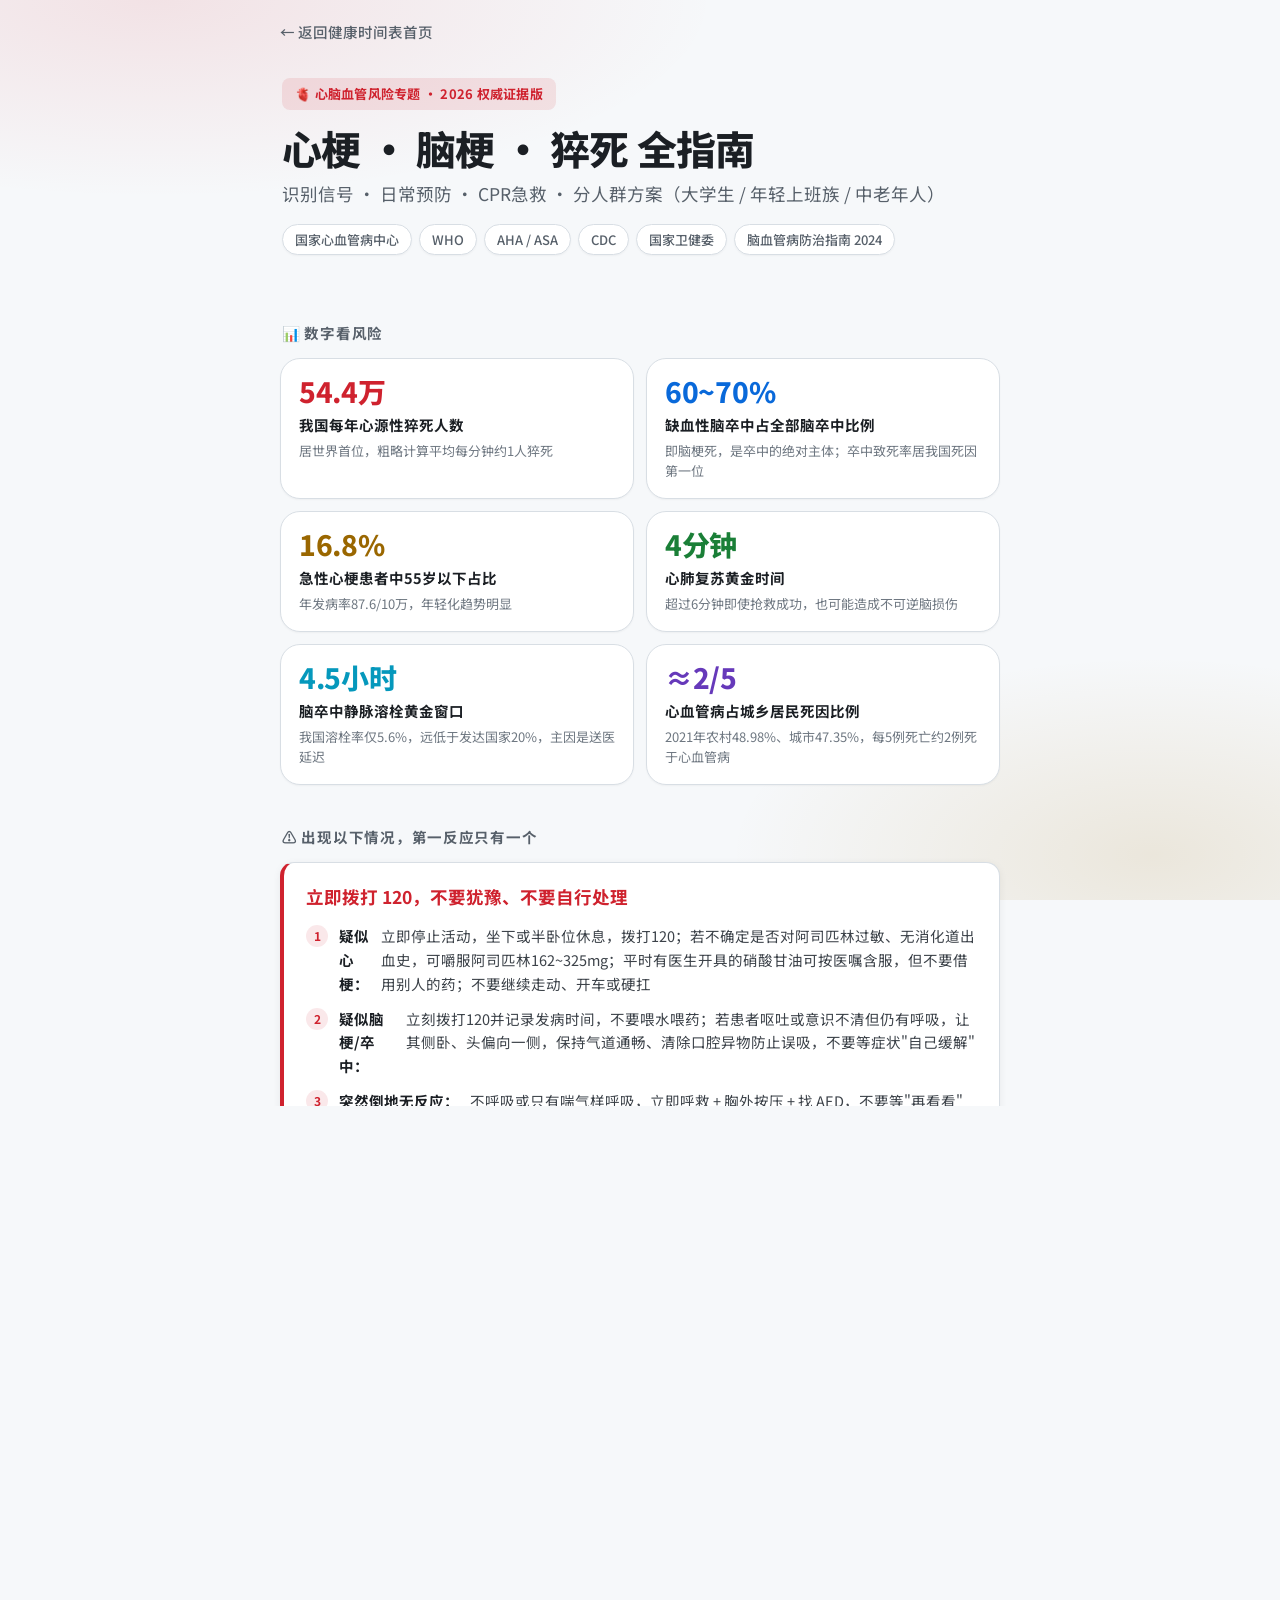
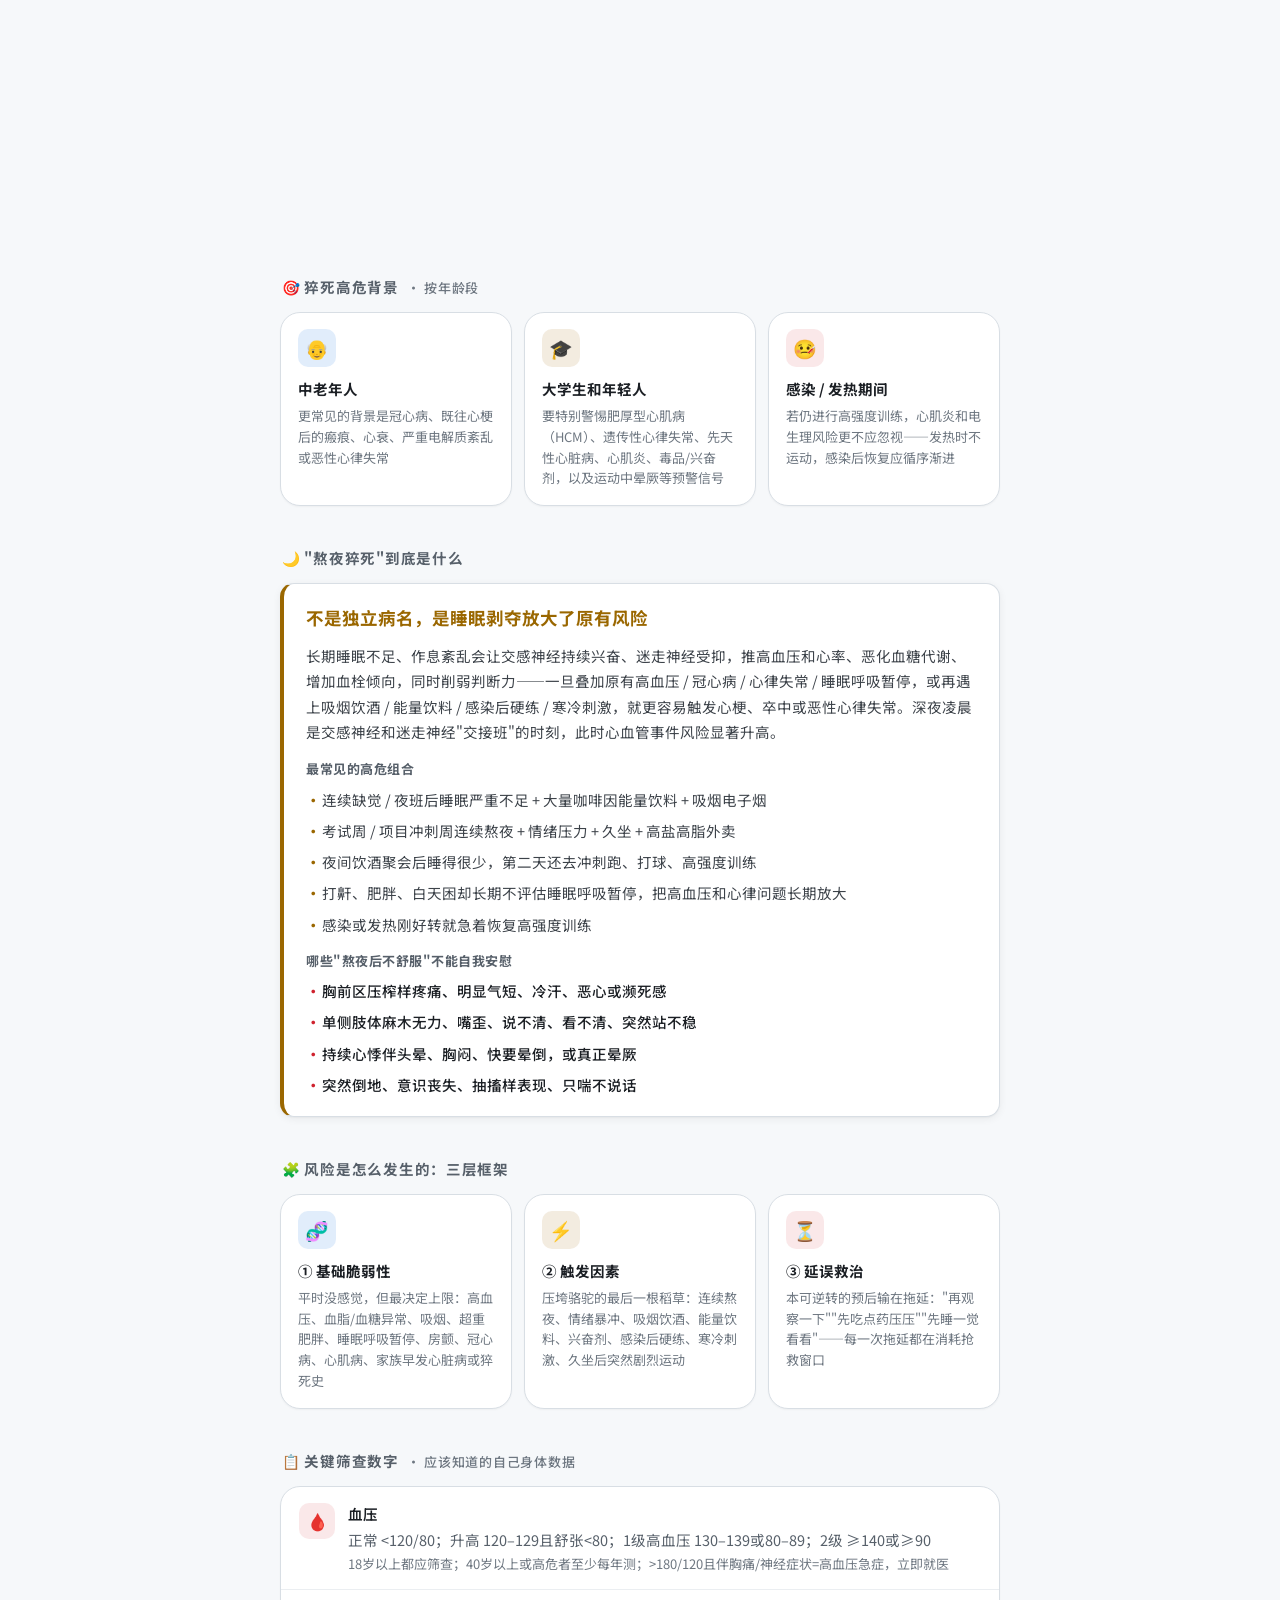
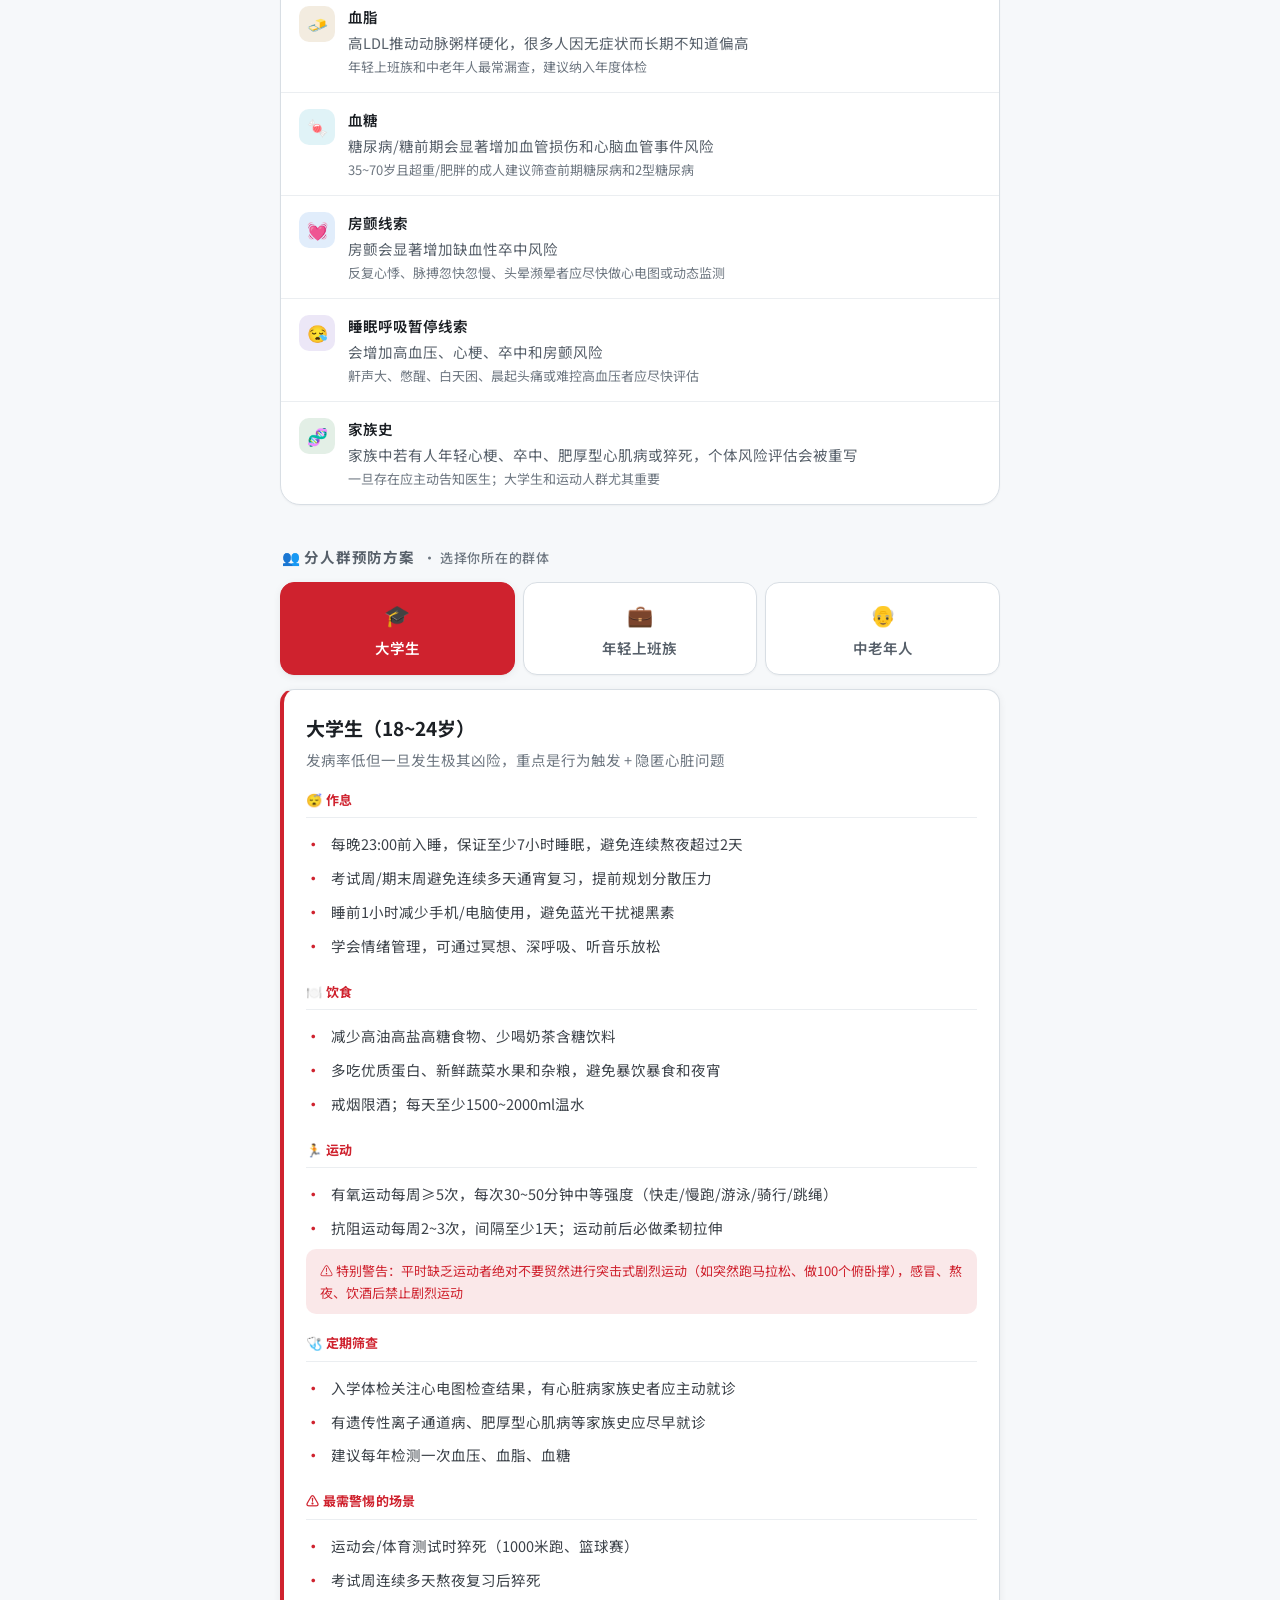
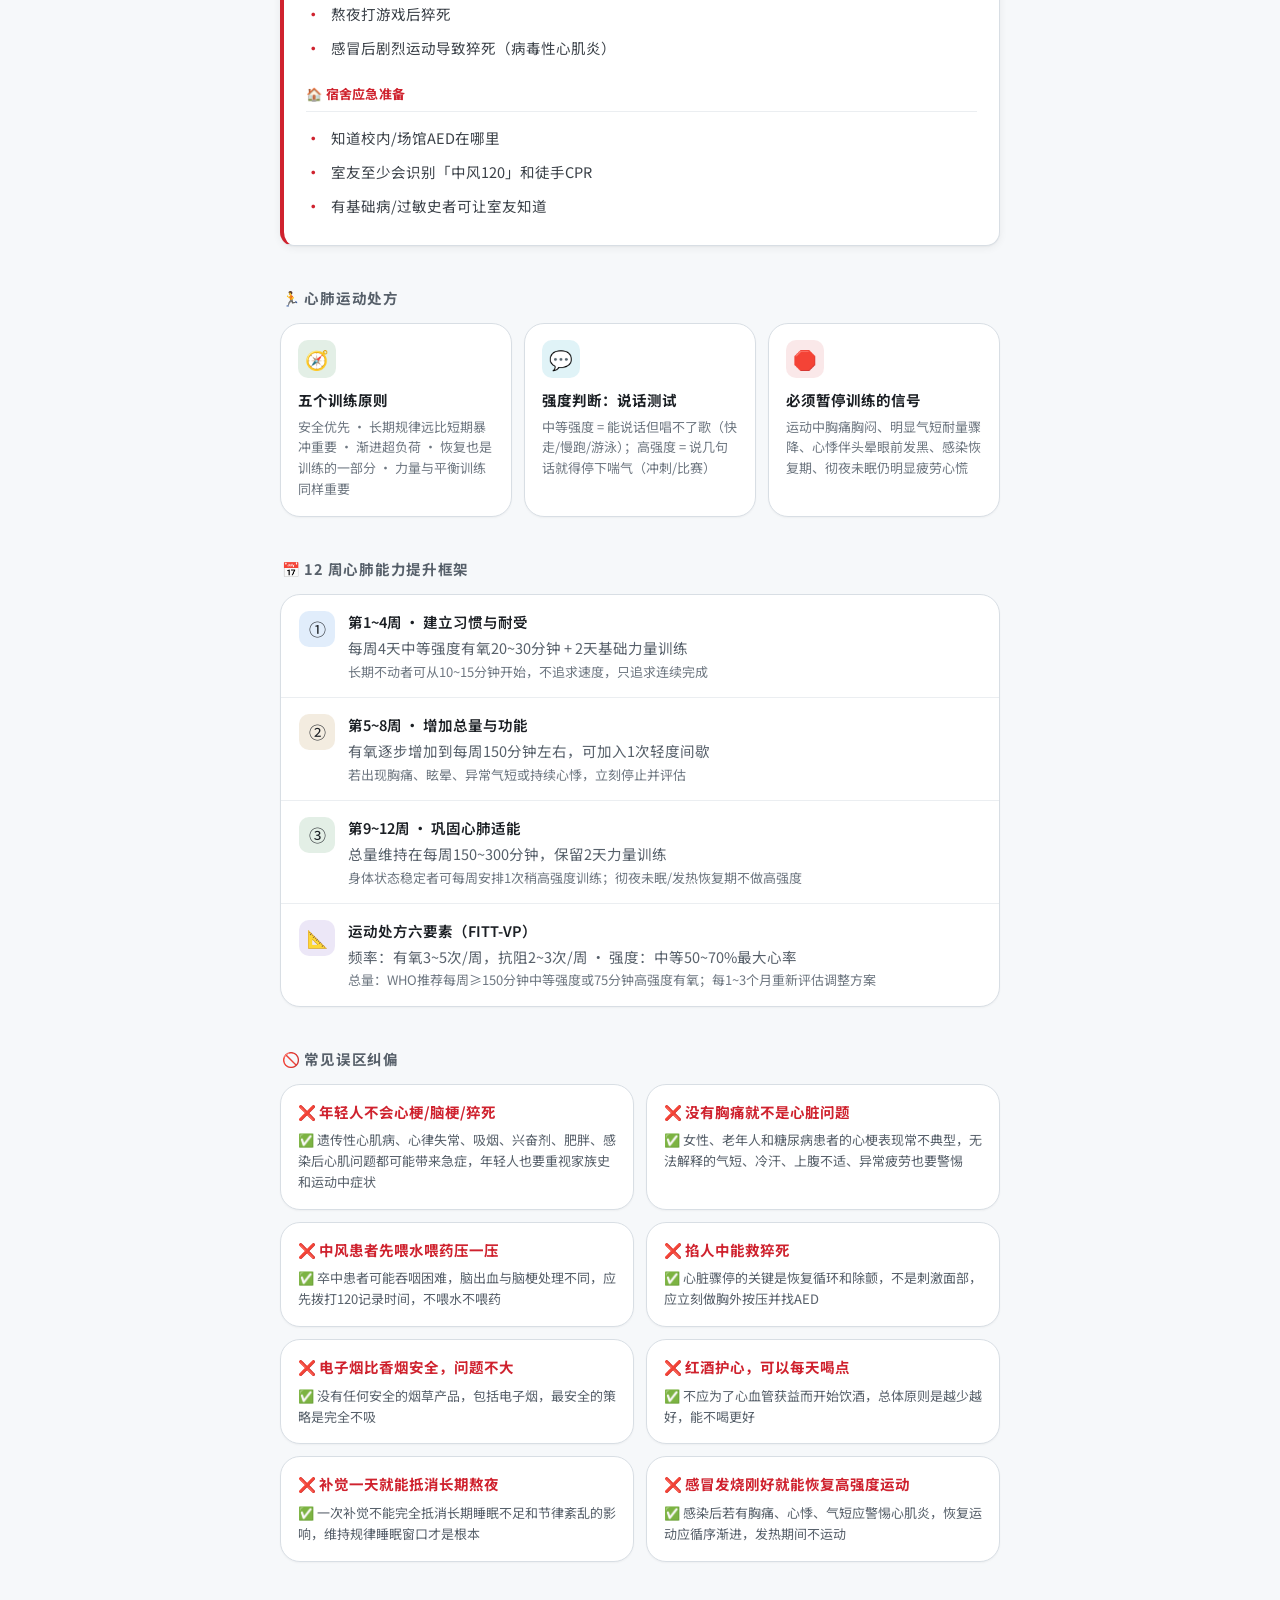
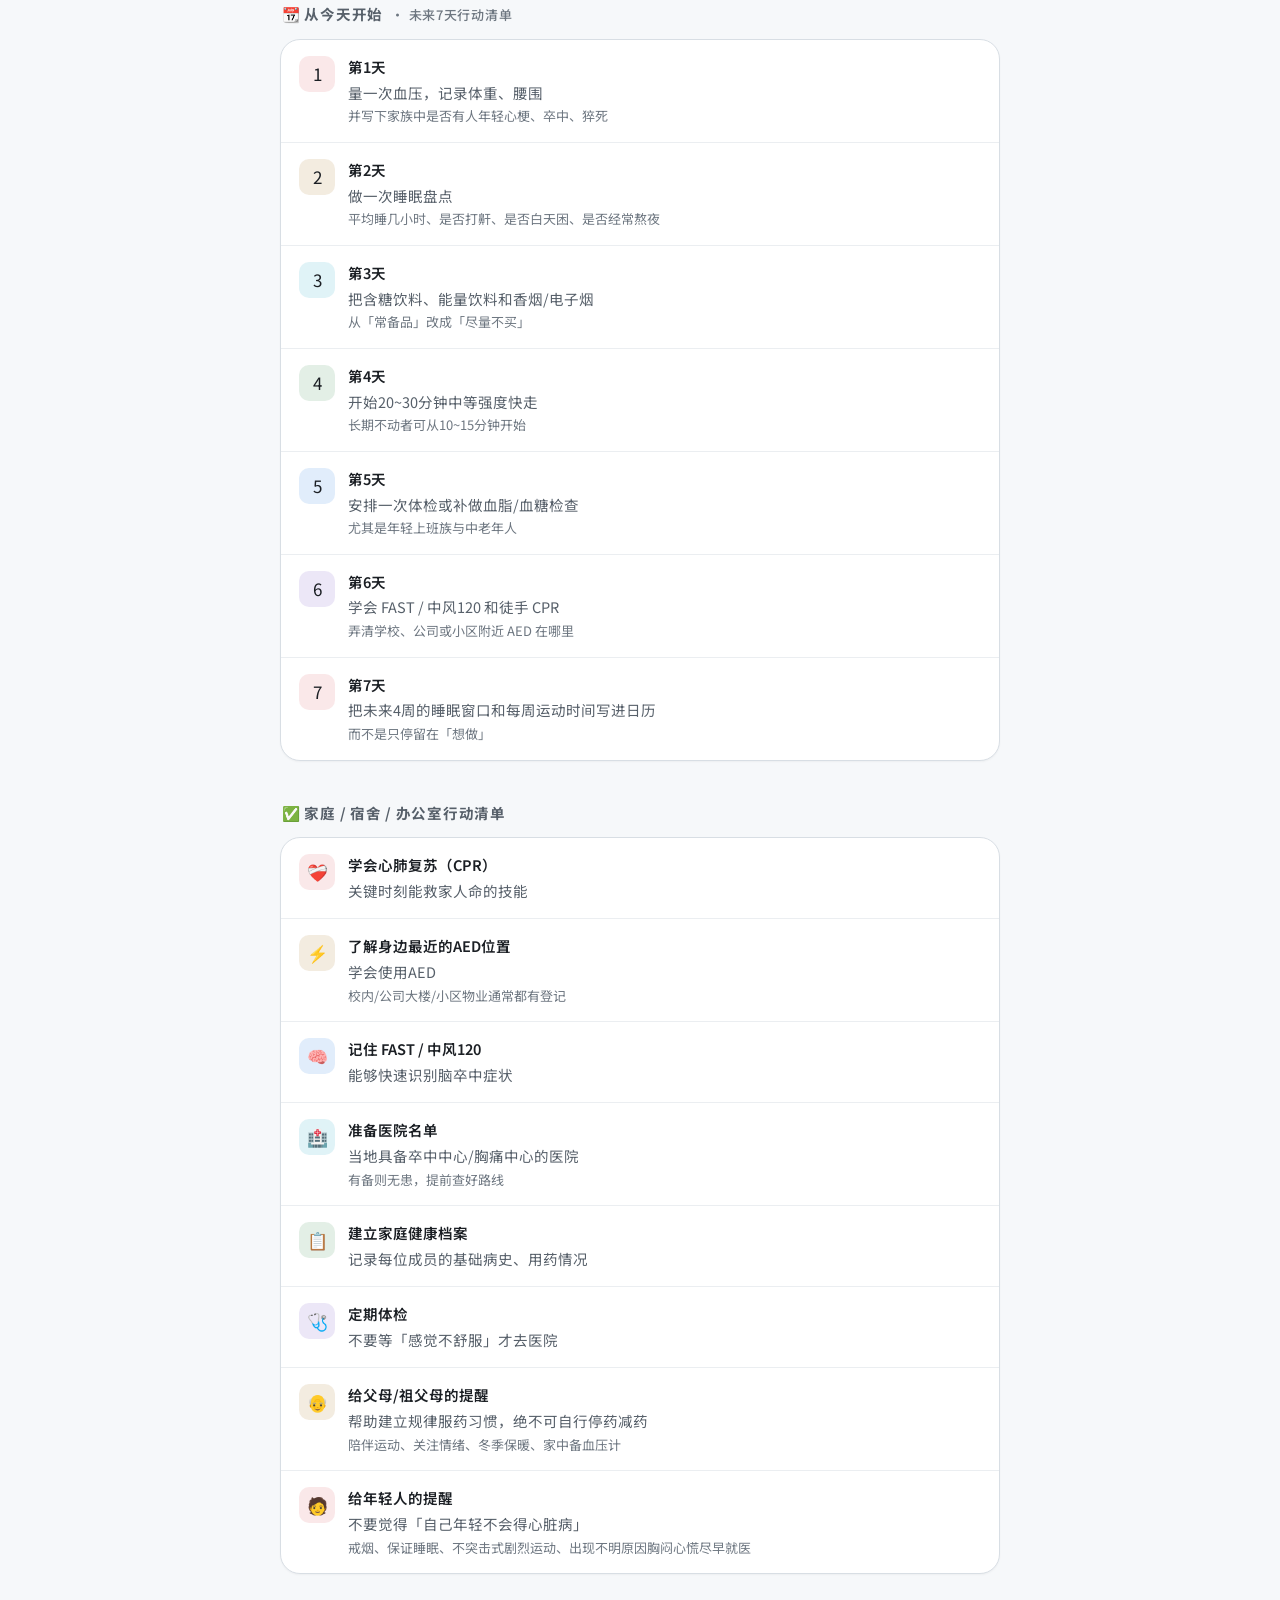
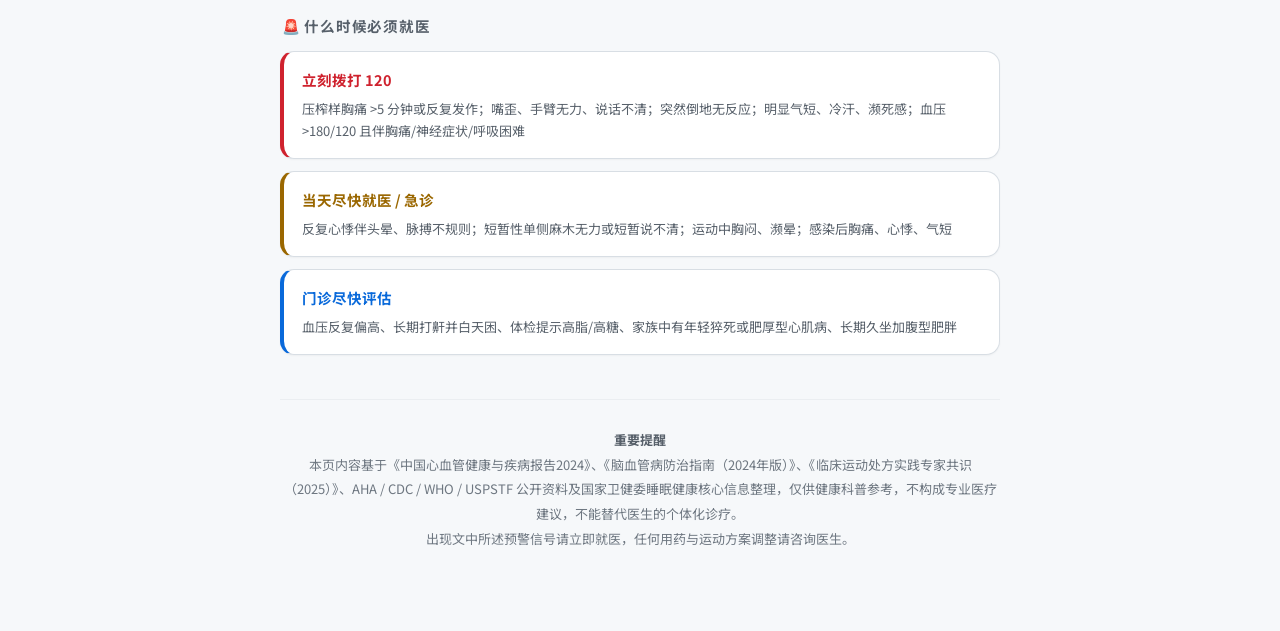
==== cardio.html @ b278c3c7 "新增心梗·脑梗·猝死急救专题页面 整合心血管急救调研报告内容：数字看风险、黄金法则卡（含用药操作细节）、 通用预警信号、FAST+BE卒中识别、CPR+AED流程、四类问题对照、熬夜猝死 专项解读、猝" ====
<!DOCTYPE html>
<html lang="zh-CN">
<head>
<meta charset="UTF-8">
<meta name="viewport" content="width=device-width, initial-scale=1.0, viewport-fit=cover">
<meta name="theme-color" content="#f6f8fa" media="(prefers-color-scheme: light)">
<meta name="theme-color" content="#0d1117" media="(prefers-color-scheme: dark)">
<title>心梗 · 脑梗 · 猝死急救 · 健康档案</title>
<link href="https://fonts.googleapis.com/css2?family=Noto+Sans+SC:wght@300;400;500;600;700;800&display=swap" rel="stylesheet">
<link rel="stylesheet" href="assets/style.css">
<style>
:root {
  --accent:      #cf222e;
  --accent-soft: rgba(207,34,46,.1);

  --blue:      #0969da; --blue-soft:   rgba(9,105,218,.12);
  --green:     #1a7f37; --green-soft:  rgba(26,127,55,.12);
  --orange:    #9a6700; --orange-soft: rgba(154,103,0,.12);
  --red:       #cf222e; --red-soft:    rgba(207,34,46,.1);
  --teal:      #0598bc; --teal-soft:   rgba(5,152,188,.12);
  --indigo:    #6639ba; --indigo-soft: rgba(102,57,186,.12);
}
@media (prefers-color-scheme: dark) {
  :root {
    --accent:      #f85149;
    --accent-soft: rgba(248,81,73,.13);

    --blue:      #4493f8; --blue-soft:   rgba(68,147,248,.15);
    --green:     #3fb950; --green-soft:  rgba(63,185,80,.15);
    --orange:    #d29922; --orange-soft: rgba(210,153,34,.15);
    --red:       #f85149; --red-soft:    rgba(248,81,73,.13);
    --teal:      #39c5cf; --teal-soft:   rgba(57,197,207,.15);
    --indigo:    #a371f7; --indigo-soft: rgba(163,113,247,.15);
  }
}

body::before {
  content: '';
  position: fixed; inset: 0; z-index: -1;
  background:
    radial-gradient(ellipse 80% 40% at 12% 0%, var(--accent-soft) 0%, transparent 55%),
    radial-gradient(ellipse 60% 40% at 90% 95%, var(--orange-soft) 0%, transparent 55%),
    var(--bg);
}

.pills { display: flex; flex-wrap: wrap; gap: 7px; margin-top: 16px; }
.pill {
  background: var(--card); border: 1px solid var(--border);
  border-radius: 20px; padding: 4px 12px;
  font-size: var(--text-xs); color: var(--text-3); font-weight: 500;
  box-shadow: var(--shadow-1);
}

/* STAT GRID */
.statgrid { display: grid; grid-template-columns: 1fr 1fr; gap: 12px; }
@media (max-width: 480px) { .statgrid { grid-template-columns: 1fr; } }
.statcard {
  background: var(--card); border: 1px solid var(--border);
  border-radius: var(--radius-lg); box-shadow: var(--shadow-1); padding: 17px 18px;
  transition: box-shadow .18s ease, transform .18s ease;
}
@media (hover: hover) and (pointer: fine) {
  .statcard:hover { box-shadow: var(--shadow-2); transform: translateY(-1px); }
}
.stat-num { font-size: var(--text-2xl); font-weight: 800; letter-spacing: -0.01em; line-height: 1.1; }
.stat-label { font-size: var(--text-sm); font-weight: 700; color: var(--text-1); margin-top: 6px; }
.stat-note { font-size: var(--text-xs); color: var(--text-4); margin-top: 4px; line-height: 1.55; }

/* RULES (emergency, always visible) */
.rulecard {
  background: var(--card); border: 1px solid var(--border); border-left: 4px solid var(--red);
  border-radius: var(--radius-md); box-shadow: var(--shadow-2); padding: 20px 22px;
}
.rulecard-h { font-size: var(--text-md); font-weight: 700; color: var(--red); margin-bottom: 12px; }
.rulelist { display: flex; flex-direction: column; gap: 11px; }
.ruleitem { display: flex; gap: 11px; font-size: var(--text-sm); color: var(--text-2); line-height: 1.65; }
.ruleitem .num {
  flex-shrink: 0; width: 22px; height: 22px; border-radius: 50%;
  background: var(--red-soft); color: var(--red); font-weight: 700; font-size: 12px;
  display: flex; align-items: center; justify-content: center; margin-top: 1px;
}
.ruleitem strong { color: var(--text-1); }

/* FAST GRID */
.fastgrid { display: grid; grid-template-columns: 1fr 1fr; gap: 12px; }
@media (max-width: 480px) { .fastgrid { grid-template-columns: 1fr; } }
.fastcard {
  background: var(--card); border: 1px solid var(--border);
  border-radius: var(--radius-lg); box-shadow: var(--shadow-1); padding: 16px 17px;
  display: flex; gap: 13px; align-items: flex-start;
  transition: box-shadow .18s ease, transform .18s ease;
}
@media (hover: hover) and (pointer: fine) {
  .fastcard:hover { box-shadow: var(--shadow-2); transform: translateY(-1px); }
}
.fast-letter {
  flex-shrink: 0; width: 42px; height: 42px; border-radius: var(--radius-sm);
  display: flex; align-items: center; justify-content: center;
  font-size: 20px; font-weight: 800; color: #fff;
}
.fast-t { font-size: var(--text-sm); font-weight: 700; color: var(--text-1); margin-bottom: 3px; }
.fast-b { font-size: var(--text-xs); color: var(--text-4); line-height: 1.55; }
.fast-ext {
  margin-top: 10px; background: var(--blue-soft); border-radius: var(--radius-sm);
  padding: 11px 14px; font-size: var(--text-xs); color: var(--text-3); line-height: 1.7;
}
.fast-ext strong { color: var(--blue); }

/* TIMELINE-STYLE ACCORDION (reused for CPR steps) */
.tl { display: flex; flex-direction: column; gap: 10px; }
.tcard {
  background: var(--card); border: 1px solid var(--border);
  border-radius: var(--radius-lg); box-shadow: var(--shadow-1);
  overflow: hidden;
  transition: box-shadow .2s ease;
}
.tcard.open { box-shadow: var(--shadow-2); }
.thead {
  display: flex; align-items: center; gap: 13px;
  padding: 16px 18px; cursor: pointer; user-select: none;
  transition: background .15s ease;
  touch-action: manipulation;
}
@media (hover: hover) and (pointer: fine) {
  .thead:hover { background: var(--border-soft); }
}
.thead:active { background: var(--border-soft); }
.ticon {
  width: 44px; height: 44px; border-radius: var(--radius-sm); flex-shrink: 0;
  display: flex; align-items: center; justify-content: center; font-size: 22px;
}
.tmid { flex: 1; min-width: 0; }
.ttime { font-size: var(--text-xs); color: var(--text-4); font-weight: 600; margin-bottom: 2px; }
.tlabel { font-size: var(--text-md); font-weight: 700; line-height: 1.3; color: var(--text-1); }
.tchev {
  color: var(--text-4); font-size: 12px; flex-shrink: 0;
  transition: transform .25s cubic-bezier(.4,0,.2,1);
}
.tcard.open .tchev { transform: rotate(180deg); }
.tbody { display: none; border-top: 1px solid var(--border-soft); }
.tcard.open .tbody { display: block; }
.trows { padding: 14px 18px; }
.trow-line { display: flex; gap: 10px; font-size: var(--text-sm); color: var(--text-2); line-height: 1.65; padding: 6px 0; }
.trow-line::before { content: "•"; color: var(--accent); font-weight: 700; flex-shrink: 0; }
.ebox {
  margin: 4px 18px 16px;
  background: var(--red-soft); border: 1px solid var(--red-soft);
  border-radius: var(--radius-sm); padding: 12px 15px;
  font-size: var(--text-xs); color: var(--text-3); line-height: 1.7;
}
.ebox strong { color: var(--red); font-weight: 700; }

/* COMPARE GRID (4 conditions) */
.pgrid { display: grid; grid-template-columns: 1fr 1fr; gap: 12px; }
@media (max-width: 480px) { .pgrid { grid-template-columns: 1fr; } }
.ppcrd {
  background: var(--card); border: 1px solid var(--border);
  border-radius: var(--radius-lg); box-shadow: var(--shadow-1); padding: 16px 17px;
  transition: box-shadow .18s ease, transform .18s ease;
}
@media (hover: hover) and (pointer: fine) {
  .ppcrd:hover { box-shadow: var(--shadow-2); transform: translateY(-1px); }
}
.ppcrd-ico { font-size: 24px; margin-bottom: 6px; }
.ppcrd-t { font-size: var(--text-sm); font-weight: 700; margin-bottom: 8px; color: var(--text-1); }
.ppcrd-row { font-size: var(--text-xs); color: var(--text-3); line-height: 1.6; margin-bottom: 6px; }
.ppcrd-row:last-child { margin-bottom: 0; }
.ppcrd-row b { color: var(--text-2); font-weight: 700; }

/* HIGHLIGHT BOX (熬夜猝死) */
.hlbox {
  background: var(--card); border: 1px solid var(--border); border-left: 4px solid var(--orange);
  border-radius: var(--radius-md); box-shadow: var(--shadow-2); padding: 20px 22px;
}
.hlbox-h { font-size: var(--text-md); font-weight: 700; color: var(--orange); margin-bottom: 10px; }
.hlbox-b { font-size: var(--text-sm); color: var(--text-2); line-height: 1.75; margin-bottom: 14px; }
.hlsub { font-size: var(--text-xs); font-weight: 700; color: var(--text-3); text-transform: uppercase; letter-spacing: .04em; margin: 14px 0 8px; }
.hllist { display: flex; flex-direction: column; gap: 8px; }
.hlitem { font-size: var(--text-sm); color: var(--text-2); line-height: 1.6; padding-left: 16px; position: relative; }
.hlitem::before { content: "•"; position: absolute; left: 0; color: var(--orange); font-weight: 700; }
.hlitem.warn::before { color: var(--red); }
.hlitem.warn { color: var(--text-1); font-weight: 500; }

/* RISK LAYERS (3 cards) */
.grid3 { display: grid; grid-template-columns: 1fr 1fr 1fr; gap: 12px; }
@media (max-width: 760px) { .grid3 { grid-template-columns: 1fr; } }
.pcard {
  background: var(--card); border: 1px solid var(--border);
  border-radius: var(--radius-lg); box-shadow: var(--shadow-1);
  padding: 16px 17px;
  transition: box-shadow .18s ease, transform .18s ease;
}
@media (hover: hover) and (pointer: fine) {
  .pcard:hover { box-shadow: var(--shadow-2); transform: translateY(-1px); }
}
.picon {
  width: 38px; height: 38px; border-radius: var(--radius-sm); flex-shrink: 0;
  display: flex; align-items: center; justify-content: center; font-size: 19px; margin-bottom: 10px;
}
.ptitle { font-size: var(--text-sm); font-weight: 700; margin-bottom: 5px; color: var(--text-1); }
.pdesc  { font-size: var(--text-xs); color: var(--text-4); line-height: 1.6; }

/* IOS LIST (checklist / screening rows) */
.ioslist {
  background: var(--card); border: 1px solid var(--border);
  border-radius: var(--radius-lg); box-shadow: var(--shadow-1); overflow: hidden;
}
.iosrow {
  display: flex; align-items: flex-start; gap: 13px;
  padding: 15px 18px; border-bottom: 1px solid var(--border-soft);
  transition: background .15s ease;
}
@media (hover: hover) and (pointer: fine) {
  .iosrow:hover { background: var(--border-soft); }
}
.iosrow:last-child { border-bottom: none; }
.iosrow-icon {
  width: 36px; height: 36px; border-radius: var(--radius-sm); flex-shrink: 0;
  display: flex; align-items: center; justify-content: center; font-size: 17px; margin-top: 1px;
}
.iosrow-t { font-size: var(--text-sm); font-weight: 600; margin-bottom: 2px; color: var(--text-1); }
.iosrow-v { font-size: var(--text-sm); color: var(--text-3); }
.iosrow-n { font-size: var(--text-xs); color: var(--text-4); margin-top: 2px; line-height: 1.55; }

/* POPULATION TABS */
.ptabs { display: grid; grid-template-columns: 1fr 1fr 1fr; gap: 8px; }
@media (max-width: 480px) { .ptabs { grid-template-columns: 1fr; } }
.ptab {
  text-align: center; padding: 14px 6px; border-radius: var(--radius-md);
  font-size: var(--text-sm); font-weight: 600; background: var(--card);
  border: 1px solid var(--border); color: var(--text-3);
  cursor: pointer; user-select: none; transition: all .18s cubic-bezier(.16,1,.3,1);
  box-shadow: var(--shadow-1); touch-action: manipulation; min-height: 44px;
}
@media (hover: hover) and (pointer: fine) {
  .ptab:hover { border-color: var(--accent); transform: translateY(-1px); box-shadow: var(--shadow-2); }
  .ptab.on:hover { transform: none; }
}
.ptab:active { transform: scale(.96); }
.ptab .pico { display: block; font-size: 21px; margin-bottom: 5px; }
.ptab.on { background: var(--accent); color: #fff; border-color: var(--accent); box-shadow: var(--shadow-2); }

.pcontent {
  background: var(--card); border: 1px solid var(--border); border-left: 4px solid var(--accent);
  border-radius: var(--radius-md); box-shadow: var(--shadow-2); padding: 22px 22px; margin-top: 14px;
}
.pc-title { font-size: var(--text-lg); font-weight: 700; color: var(--text-1); margin-bottom: 4px; }
.pc-sub { font-size: var(--text-sm); color: var(--text-4); margin-bottom: 18px; line-height: 1.6; }
.pc-block { margin-bottom: 18px; }
.pc-block:last-child { margin-bottom: 0; }
.pc-block-h {
  font-size: var(--text-xs); font-weight: 700; color: var(--accent);
  margin-bottom: 9px; padding-bottom: 7px; border-bottom: 1px solid var(--border-soft);
  letter-spacing: .02em; display: flex; align-items: center; gap: 6px;
}
.pc-row { display: flex; gap: 10px; font-size: var(--text-sm); color: var(--text-2); line-height: 1.65; padding: 5px 0; }
.pc-row::before { content: "•"; color: var(--accent); font-weight: 700; flex-shrink: 0; }
.pc-warn {
  margin-top: 4px; background: var(--red-soft); border-radius: var(--radius-sm); padding: 11px 14px;
  font-size: var(--text-xs); color: var(--red); line-height: 1.65;
}

/* MYTH GRID */
.tgrid { display: grid; grid-template-columns: 1fr 1fr; gap: 12px; }
@media (max-width: 480px) { .tgrid { grid-template-columns: 1fr; } }
.mythcard {
  background: var(--card); border: 1px solid var(--border);
  border-radius: var(--radius-lg); box-shadow: var(--shadow-1);
  padding: 16px 17px;
  transition: box-shadow .18s ease, transform .18s ease;
}
@media (hover: hover) and (pointer: fine) {
  .mythcard:hover { box-shadow: var(--shadow-2); transform: translateY(-1px); }
}
.myth-x { display: flex; gap: 8px; font-size: var(--text-sm); font-weight: 700; color: var(--red); line-height: 1.5; margin-bottom: 8px; }
.myth-o { display: flex; gap: 8px; font-size: var(--text-xs); color: var(--text-3); line-height: 1.6; }

/* RED FLAG (通用预警信号) */
.rfcard {
  background: var(--card); border: 1px solid var(--border); border-left: 4px solid var(--red);
  border-radius: var(--radius-md); box-shadow: var(--shadow-2); padding: 20px 22px;
}
.rflist { display: flex; flex-direction: column; gap: 9px; margin-bottom: 14px; }
.rfitem { font-size: var(--text-sm); color: var(--text-2); line-height: 1.6; padding-left: 18px; position: relative; }
.rfitem::before { content: "•"; position: absolute; left: 0; color: var(--red); font-weight: 700; font-size: 18px; line-height: 1.2; }
.rfcta { font-size: var(--text-sm); font-weight: 700; color: var(--red); }

/* URGENCY LEVELS */
.urgstack { display: flex; flex-direction: column; gap: 12px; }
.urgcard {
  background: var(--card); border: 1px solid var(--border); border-left: 4px solid var(--u-color, var(--red));
  border-radius: var(--radius-md); box-shadow: var(--shadow-1); padding: 16px 18px;
}
.urg-h { font-size: var(--text-sm); font-weight: 700; color: var(--u-color, var(--red)); margin-bottom: 6px; }
.urg-b { font-size: var(--text-xs); color: var(--text-3); line-height: 1.7; }
</style>
</head>
<body>
<div class="wrap">

  <a class="backnav" href="index.html">← 返回健康时间表首页</a>

  <header class="fadeup" style="animation-delay:.02s">
    <div class="eyebrow">🫀 心脑血管风险专题 · 2026 权威证据版</div>
    <h1>心梗 · 脑梗 · 猝死 全指南</h1>
    <p class="header-sub">识别信号 · 日常预防 · CPR急救 · 分人群方案（大学生 / 年轻上班族 / 中老年人）</p>
    <div class="pills">
      <span class="pill">国家心血管病中心</span>
      <span class="pill">WHO</span>
      <span class="pill">AHA / ASA</span>
      <span class="pill">CDC</span>
      <span class="pill">国家卫健委</span>
      <span class="pill">脑血管病防治指南 2024</span>
    </div>
  </header>

  <div class="slabel fadeup" style="animation-delay:.04s">📊 数字看风险</div>
  <div class="statgrid fadeup" id="stats" style="animation-delay:.06s"></div>

  <div class="slabel fadeup" style="animation-delay:.08s">⚠️ 出现以下情况，第一反应只有一个</div>
  <div class="rulecard fadeup" style="animation-delay:.10s">
    <div class="rulecard-h">立即拨打 120，不要犹豫、不要自行处理</div>
    <div class="rulelist">
      <div class="ruleitem"><span class="num">1</span><strong>疑似心梗：</strong>立即停止活动，坐下或半卧位休息，拨打120；若不确定是否对阿司匹林过敏、无消化道出血史，可嚼服阿司匹林162~325mg；平时有医生开具的硝酸甘油可按医嘱含服，但不要借用别人的药；不要继续走动、开车或硬扛</div>
      <div class="ruleitem"><span class="num">2</span><strong>疑似脑梗/卒中：</strong>立刻拨打120并记录发病时间，不要喂水喂药；若患者呕吐或意识不清但仍有呼吸，让其侧卧、头偏向一侧，保持气道通畅、清除口腔异物防止误吸，不要等症状"自己缓解"</div>
      <div class="ruleitem"><span class="num">3</span><strong>突然倒地无反应：</strong>不呼吸或只有喘气样呼吸，立即呼救 + 胸外按压 + 找 AED，不要等"再看看"</div>
      <div class="ruleitem"><span class="num">4</span><strong>黄金时间：</strong>心肺复苏黄金 4 分钟；脑卒中静脉溶栓黄金 4.5 小时——每延误 1 分钟，抢救成功率和预后都在下降</div>
      <div class="ruleitem"><span class="num">5</span><strong>绝对别做：</strong>掐人中、硬灌水喂药、拍打患者、找硬币刮痧放血、自己开车硬扛去医院</div>
    </div>
  </div>

  <div class="slabel fadeup" style="animation-delay:.11s">🚩 身体发出的预警信号 <em>· 不限于熬夜后</em></div>
  <div class="rfcard fadeup" style="animation-delay:.115s">
    <div class="rflist">
      <div class="rfitem">曾有不明原因的晕厥，尤其在活动中或应激时出现</div>
      <div class="rfitem">胸痛、胸闷、胸部不适，尤其是活动、劳累、用力时出现</div>
      <div class="rfitem">呼吸急促或窒息感，尤其与活动相关</div>
      <div class="rfitem">心悸，可能伴随出汗、头晕、恶心</div>
      <div class="rfitem">不典型的心绞痛：腹痛、牙痛、左肩部痛等</div>
      <div class="rfitem">不明原因的恶心呕吐</div>
    </div>
    <div class="rfcta">→ 出现上述任何一种症状，请立即就医，不要抱有侥幸心理</div>
  </div>

  <div class="slabel fadeup" style="animation-delay:.12s">🧠 FAST + BE 原则 <em>· 快速识别脑卒中</em></div>
  <div class="fastgrid fadeup" style="animation-delay:.14s" id="fastgrid"></div>

  <div class="slabel fadeup" style="animation-delay:.16s">❤️‍🩹 心肺复苏（CPR）+ AED 标准流程 <em>· 点击展开</em></div>
  <div class="tl fadeup" id="cprSteps" style="animation-delay:.18s"></div>

  <div class="slabel fadeup" style="animation-delay:.20s">🔍 心梗 · 脑梗 · 猝死 · 熬夜猝死 一页对照</div>
  <div class="pgrid fadeup" id="compareGrid" style="animation-delay:.22s"></div>

  <div class="slabel fadeup" style="animation-delay:.23s">🎯 猝死高危背景 <em>· 按年龄段</em></div>
  <div class="grid3 fadeup" style="animation-delay:.235s">
    <div class="pcard">
      <div class="picon" style="background:var(--blue-soft)">👴</div>
      <div class="ptitle">中老年人</div>
      <div class="pdesc">更常见的背景是冠心病、既往心梗后的瘢痕、心衰、严重电解质紊乱或恶性心律失常</div>
    </div>
    <div class="pcard">
      <div class="picon" style="background:var(--orange-soft)">🎓</div>
      <div class="ptitle">大学生和年轻人</div>
      <div class="pdesc">要特别警惕肥厚型心肌病（HCM）、遗传性心律失常、先天性心脏病、心肌炎、毒品/兴奋剂，以及运动中晕厥等预警信号</div>
    </div>
    <div class="pcard">
      <div class="picon" style="background:var(--red-soft)">🤒</div>
      <div class="ptitle">感染 / 发热期间</div>
      <div class="pdesc">若仍进行高强度训练，心肌炎和电生理风险更不应忽视——发热时不运动，感染后恢复应循序渐进</div>
    </div>
  </div>

  <div class="slabel fadeup" style="animation-delay:.24s">🌙 "熬夜猝死"到底是什么</div>
  <div class="hlbox fadeup" style="animation-delay:.26s">
    <div class="hlbox-h">不是独立病名，是睡眠剥夺放大了原有风险</div>
    <div class="hlbox-b">长期睡眠不足、作息紊乱会让交感神经持续兴奋、迷走神经受抑，推高血压和心率、恶化血糖代谢、增加血栓倾向，同时削弱判断力——一旦叠加原有高血压 / 冠心病 / 心律失常 / 睡眠呼吸暂停，或再遇上吸烟饮酒 / 能量饮料 / 感染后硬练 / 寒冷刺激，就更容易触发心梗、卒中或恶性心律失常。深夜凌晨是交感神经和迷走神经"交接班"的时刻，此时心血管事件风险显著升高。</div>
    <div class="hlsub">最常见的高危组合</div>
    <div class="hllist">
      <div class="hlitem">连续缺觉 / 夜班后睡眠严重不足 + 大量咖啡因能量饮料 + 吸烟电子烟</div>
      <div class="hlitem">考试周 / 项目冲刺周连续熬夜 + 情绪压力 + 久坐 + 高盐高脂外卖</div>
      <div class="hlitem">夜间饮酒聚会后睡得很少，第二天还去冲刺跑、打球、高强度训练</div>
      <div class="hlitem">打鼾、肥胖、白天困却长期不评估睡眠呼吸暂停，把高血压和心律问题长期放大</div>
      <div class="hlitem">感染或发热刚好转就急着恢复高强度训练</div>
    </div>
    <div class="hlsub">哪些"熬夜后不舒服"不能自我安慰</div>
    <div class="hllist">
      <div class="hlitem warn">胸前区压榨样疼痛、明显气短、冷汗、恶心或濒死感</div>
      <div class="hlitem warn">单侧肢体麻木无力、嘴歪、说不清、看不清、突然站不稳</div>
      <div class="hlitem warn">持续心悸伴头晕、胸闷、快要晕倒，或真正晕厥</div>
      <div class="hlitem warn">突然倒地、意识丧失、抽搐样表现、只喘不说话</div>
    </div>
  </div>

  <div class="slabel fadeup" style="animation-delay:.28s">🧩 风险是怎么发生的：三层框架</div>
  <div class="grid3 fadeup" style="animation-delay:.30s">
    <div class="pcard">
      <div class="picon" style="background:var(--blue-soft)">🧬</div>
      <div class="ptitle">① 基础脆弱性</div>
      <div class="pdesc">平时没感觉，但最决定上限：高血压、血脂/血糖异常、吸烟、超重肥胖、睡眠呼吸暂停、房颤、冠心病、心肌病、家族早发心脏病或猝死史</div>
    </div>
    <div class="pcard">
      <div class="picon" style="background:var(--orange-soft)">⚡</div>
      <div class="ptitle">② 触发因素</div>
      <div class="pdesc">压垮骆驼的最后一根稻草：连续熬夜、情绪暴冲、吸烟饮酒、能量饮料、兴奋剂、感染后硬练、寒冷刺激、久坐后突然剧烈运动</div>
    </div>
    <div class="pcard">
      <div class="picon" style="background:var(--red-soft)">⏳</div>
      <div class="ptitle">③ 延误救治</div>
      <div class="pdesc">本可逆转的预后输在拖延："再观察一下""先吃点药压压""先睡一觉看看"——每一次拖延都在消耗抢救窗口</div>
    </div>
  </div>

  <div class="slabel fadeup" style="animation-delay:.32s">📋 关键筛查数字 <em>· 应该知道的自己身体数据</em></div>
  <div class="ioslist fadeup" id="screenList" style="animation-delay:.34s"></div>

  <div class="slabel fadeup" style="animation-delay:.36s">👥 分人群预防方案 <em>· 选择你所在的群体</em></div>
  <div class="ptabs fadeup" id="ptabs" style="animation-delay:.38s"></div>
  <div class="pcontent fadeup" id="pcontent" style="animation-delay:.40s"></div>

  <div class="slabel fadeup" style="animation-delay:.42s">🏃 心肺运动处方</div>
  <div class="grid3 fadeup" style="animation-delay:.44s">
    <div class="pcard">
      <div class="picon" style="background:var(--green-soft)">🧭</div>
      <div class="ptitle">五个训练原则</div>
      <div class="pdesc">安全优先 · 长期规律远比短期暴冲重要 · 渐进超负荷 · 恢复也是训练的一部分 · 力量与平衡训练同样重要</div>
    </div>
    <div class="pcard">
      <div class="picon" style="background:var(--teal-soft)">💬</div>
      <div class="ptitle">强度判断：说话测试</div>
      <div class="pdesc">中等强度 = 能说话但唱不了歌（快走/慢跑/游泳）；高强度 = 说几句话就得停下喘气（冲刺/比赛）</div>
    </div>
    <div class="pcard">
      <div class="picon" style="background:var(--red-soft)">🛑</div>
      <div class="ptitle">必须暂停训练的信号</div>
      <div class="pdesc">运动中胸痛胸闷、明显气短耐量骤降、心悸伴头晕眼前发黑、感染恢复期、彻夜未眠仍明显疲劳心慌</div>
    </div>
  </div>

  <div class="slabel fadeup" style="animation-delay:.46s">📅 12 周心肺能力提升框架</div>
  <div class="ioslist fadeup" id="weekPlan" style="animation-delay:.48s"></div>

  <div class="slabel fadeup" style="animation-delay:.50s">🚫 常见误区纠偏</div>
  <div class="tgrid fadeup" id="mythGrid" style="animation-delay:.52s"></div>

  <div class="slabel fadeup" style="animation-delay:.53s">📆 从今天开始 <em>· 未来7天行动清单</em></div>
  <div class="ioslist fadeup" id="week7" style="animation-delay:.535s"></div>

  <div class="slabel fadeup" style="animation-delay:.54s">✅ 家庭 / 宿舍 / 办公室行动清单</div>
  <div class="ioslist fadeup" id="actionList" style="animation-delay:.56s"></div>

  <div class="slabel fadeup" style="animation-delay:.58s">🚨 什么时候必须就医</div>
  <div class="urgstack fadeup" style="animation-delay:.60s">
    <div class="urgcard" style="--u-color:var(--red)">
      <div class="urg-h">立刻拨打 120</div>
      <div class="urg-b">压榨样胸痛 &gt;5 分钟或反复发作；嘴歪、手臂无力、说话不清；突然倒地无反应；明显气短、冷汗、濒死感；血压 &gt;180/120 且伴胸痛/神经症状/呼吸困难</div>
    </div>
    <div class="urgcard" style="--u-color:var(--orange)">
      <div class="urg-h">当天尽快就医 / 急诊</div>
      <div class="urg-b">反复心悸伴头晕、脉搏不规则；短暂性单侧麻木无力或短暂说不清；运动中胸闷、濒晕；感染后胸痛、心悸、气短</div>
    </div>
    <div class="urgcard" style="--u-color:var(--blue)">
      <div class="urg-h">门诊尽快评估</div>
      <div class="urg-b">血压反复偏高、长期打鼾并白天困、体检提示高脂/高糖、家族中有年轻猝死或肥厚型心肌病、长期久坐加腹型肥胖</div>
    </div>
  </div>

  <footer class="fadeup" style="animation-delay:.62s">
    <strong>重要提醒</strong><br>
    本页内容基于《中国心血管健康与疾病报告2024》、《脑血管病防治指南（2024年版）》、《临床运动处方实践专家共识（2025）》、AHA / CDC / WHO / USPSTF 公开资料及国家卫健委睡眠健康核心信息整理，仅供健康科普参考，不构成专业医疗建议，不能替代医生的个体化诊疗。<br>
    出现文中所述预警信号请立即就医，任何用药与运动方案调整请咨询医生。
  </footer>

</div>
<script src="assets/cardio.js"></script>
</body>
</html>
---- assets/style.css ----
/* ============================================================
   共享设计系统基础
   参考 GitHub Primer 的色彩可访问性规范 + Linear/Vercel 的排版节奏
   两个页面（index.html / ulcer.html）共用这份 token + 基础组件，
   各页面自己的 <style> 只覆盖 accent 色和独有的组件。
   ============================================================ */

*, *::before, *::after { box-sizing: border-box; margin: 0; padding: 0; -webkit-tap-highlight-color: transparent; }
html { -webkit-text-size-adjust: 100%; scroll-behavior: smooth; }
img, svg { display: block; max-width: 100%; }
a { color: inherit; }

:root {
  /* 间距阶梯（4px 基准） */
  --sp-1: 4px;  --sp-2: 8px;  --sp-3: 12px; --sp-4: 16px;
  --sp-5: 20px; --sp-6: 24px; --sp-7: 32px; --sp-8: 40px;

  /* 圆角阶梯 */
  --radius-sm: 10px; --radius-md: 14px; --radius-lg: 20px; --radius-xl: 26px;

  /* 字号阶梯 */
  --text-xs:  13px;
  --text-sm:  14.5px;
  --text-base: 16px;
  --text-md:  17.5px;
  --text-lg:  19px;
  --text-xl:  23px;
  --text-2xl: 28px;
  --text-3xl: clamp(30px, 7vw, 40px);

  --font: 'Noto Sans SC', -apple-system, 'PingFang SC', 'Segoe UI', sans-serif;

  /* 阴影（浅色） */
  --shadow-1: 0 1px 2px rgba(0,0,0,.04);
  --shadow-2: 0 2px 8px rgba(0,0,0,.06), 0 1px 2px rgba(0,0,0,.04);
  --shadow-3: 0 12px 28px rgba(0,0,0,.09), 0 2px 6px rgba(0,0,0,.05);

  /* 中性色（浅色，对比度参照 WCAG AA） */
  --bg:          #f6f8fa;
  --card:        #ffffff;
  --border:      #d8dee4;
  --border-soft: #ebeef1;
  --text-1: #1b1f24;   /* 标题，对比度 ~15:1 */
  --text-2: #3c4249;   /* 正文，对比度 ~10:1 */
  --text-3: #57606a;   /* 次要文本，对比度 ~6:1 */
  --text-4: #6e7781;   /* 辅助/说明文字，对比度 ~4.6:1，仅用于非关键信息 */
}

@media (prefers-color-scheme: dark) {
  :root {
    --bg:          #0d1117;
    --card:        #161b22;
    --border:      #30363d;
    --border-soft: #21262d;
    --text-1: #e6edf3;
    --text-2: #c9d1d9;
    --text-3: #9198a1;
    --text-4: #6e7681;

    --shadow-1: 0 1px 2px rgba(0,0,0,.35);
    --shadow-2: 0 2px 8px rgba(0,0,0,.45), 0 1px 2px rgba(0,0,0,.3);
    --shadow-3: 0 16px 32px rgba(0,0,0,.55), 0 2px 8px rgba(0,0,0,.4);
  }
}

body {
  font-family: var(--font);
  background: var(--bg);
  color: var(--text-1);
  min-height: 100vh;
  font-size: var(--text-base);
  line-height: 1.65;
  -webkit-font-smoothing: antialiased;
  transition: background .2s ease, color .2s ease;
}

.wrap {
  max-width: 720px; margin: 0 auto;
  padding: 0 max(20px, env(safe-area-inset-right)) calc(72px + env(safe-area-inset-bottom)) max(20px, env(safe-area-inset-left));
}
@media (min-width: 860px) { .wrap { max-width: 760px; } }

.backnav {
  display: inline-flex; align-items: center; gap: 6px;
  padding: 10px 4px; margin: 12px -4px 0;
  font-size: var(--text-sm); line-height: 1.4; color: var(--text-3); font-weight: 500;
  text-decoration: none; transition: color .15s ease, transform .15s ease;
  touch-action: manipulation;
}
@media (hover: hover) and (pointer: fine) {
  .backnav:hover { color: var(--accent); transform: translateX(-2px); }
}
.backnav:active { color: var(--accent); opacity: .7; }

header { padding: 26px 2px 26px; }
.eyebrow {
  display: inline-flex; align-items: center; gap: 7px;
  background: var(--accent-soft); border-radius: 8px;
  padding: 5px 13px; margin-bottom: 15px;
  font-size: var(--text-xs); font-weight: 700; color: var(--accent);
  letter-spacing: .02em;
}
h1 {
  font-size: var(--text-3xl); font-weight: 800;
  color: var(--text-1); letter-spacing: -0.02em; line-height: 1.15;
  margin-bottom: 9px;
}
.header-sub { font-size: var(--text-md); color: var(--text-3); line-height: 1.6; }

.slabel {
  font-size: var(--text-sm); font-weight: 700; color: var(--text-3);
  text-transform: uppercase; letter-spacing: .05em;
  margin: 40px 2px 13px; display: flex; align-items: baseline; gap: 8px;
}
.slabel em { font-style: normal; font-weight: 500; text-transform: none; font-size: var(--text-xs); color: var(--text-4); }

footer {
  border-top: 1px solid var(--border-soft); margin-top: 44px;
  padding: 28px 2px 8px;
  text-align: center; font-size: var(--text-xs); color: var(--text-4); line-height: 1.9;
}
footer strong { color: var(--text-3); }

@keyframes fadeUp { from { opacity: 0; transform: translateY(10px); } to { opacity: 1; transform: translateY(0); } }
.fadeup { animation: fadeUp .45s cubic-bezier(.16,1,.3,1) both; }

@media (prefers-reduced-motion: reduce) {
  html { scroll-behavior: auto; }
  .fadeup { animation: none; }
}
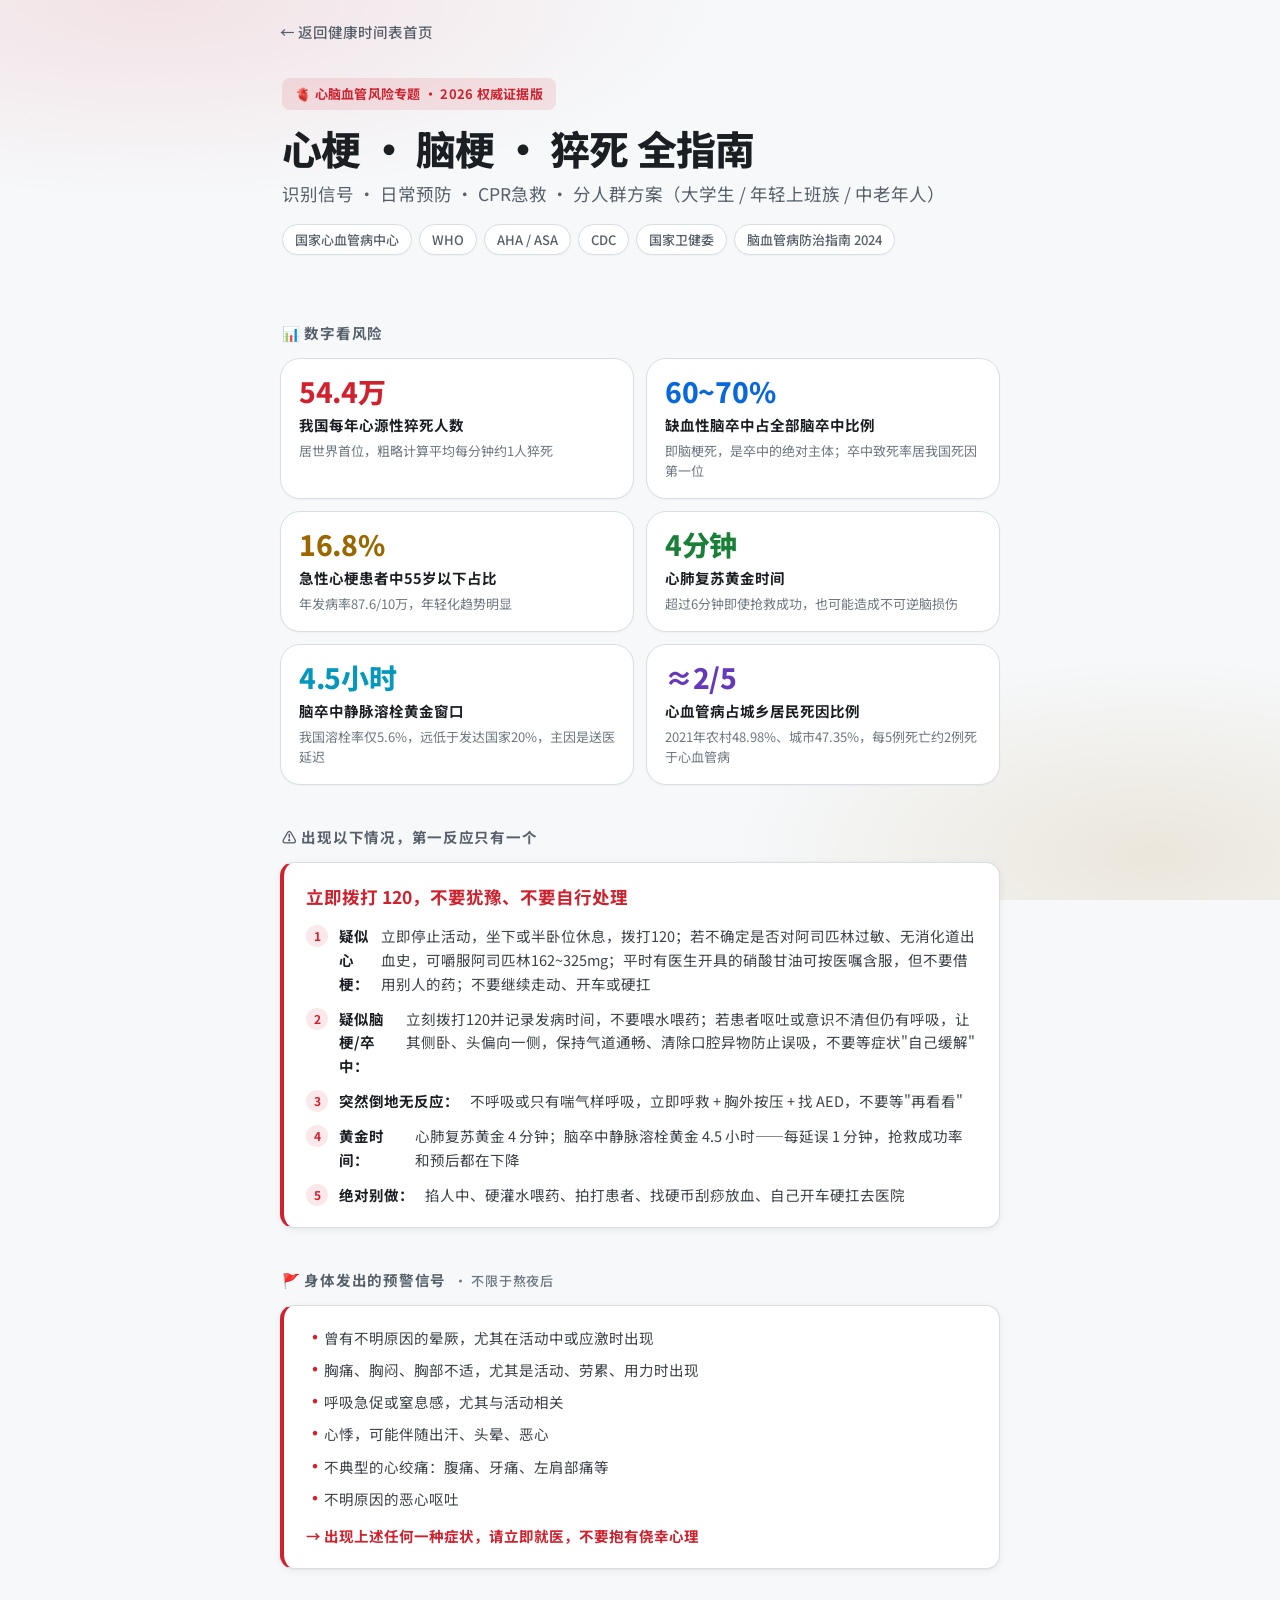
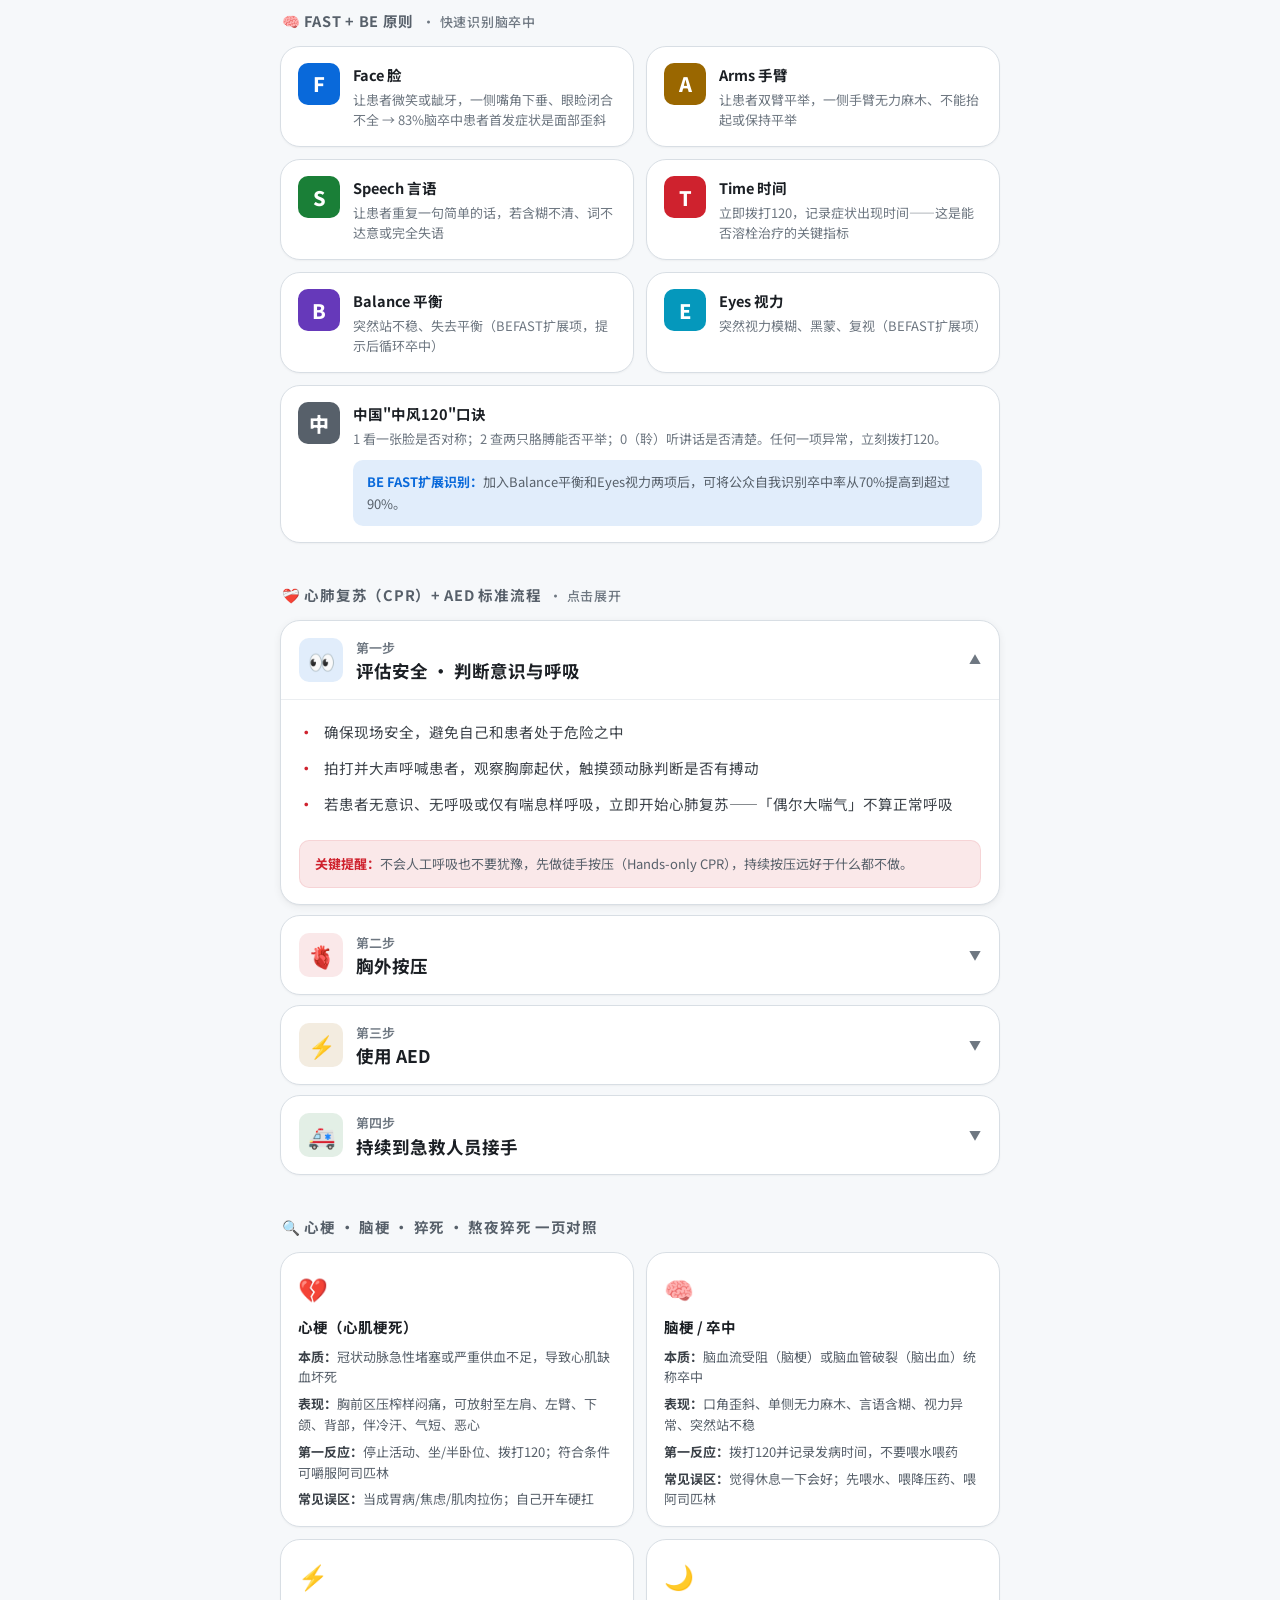
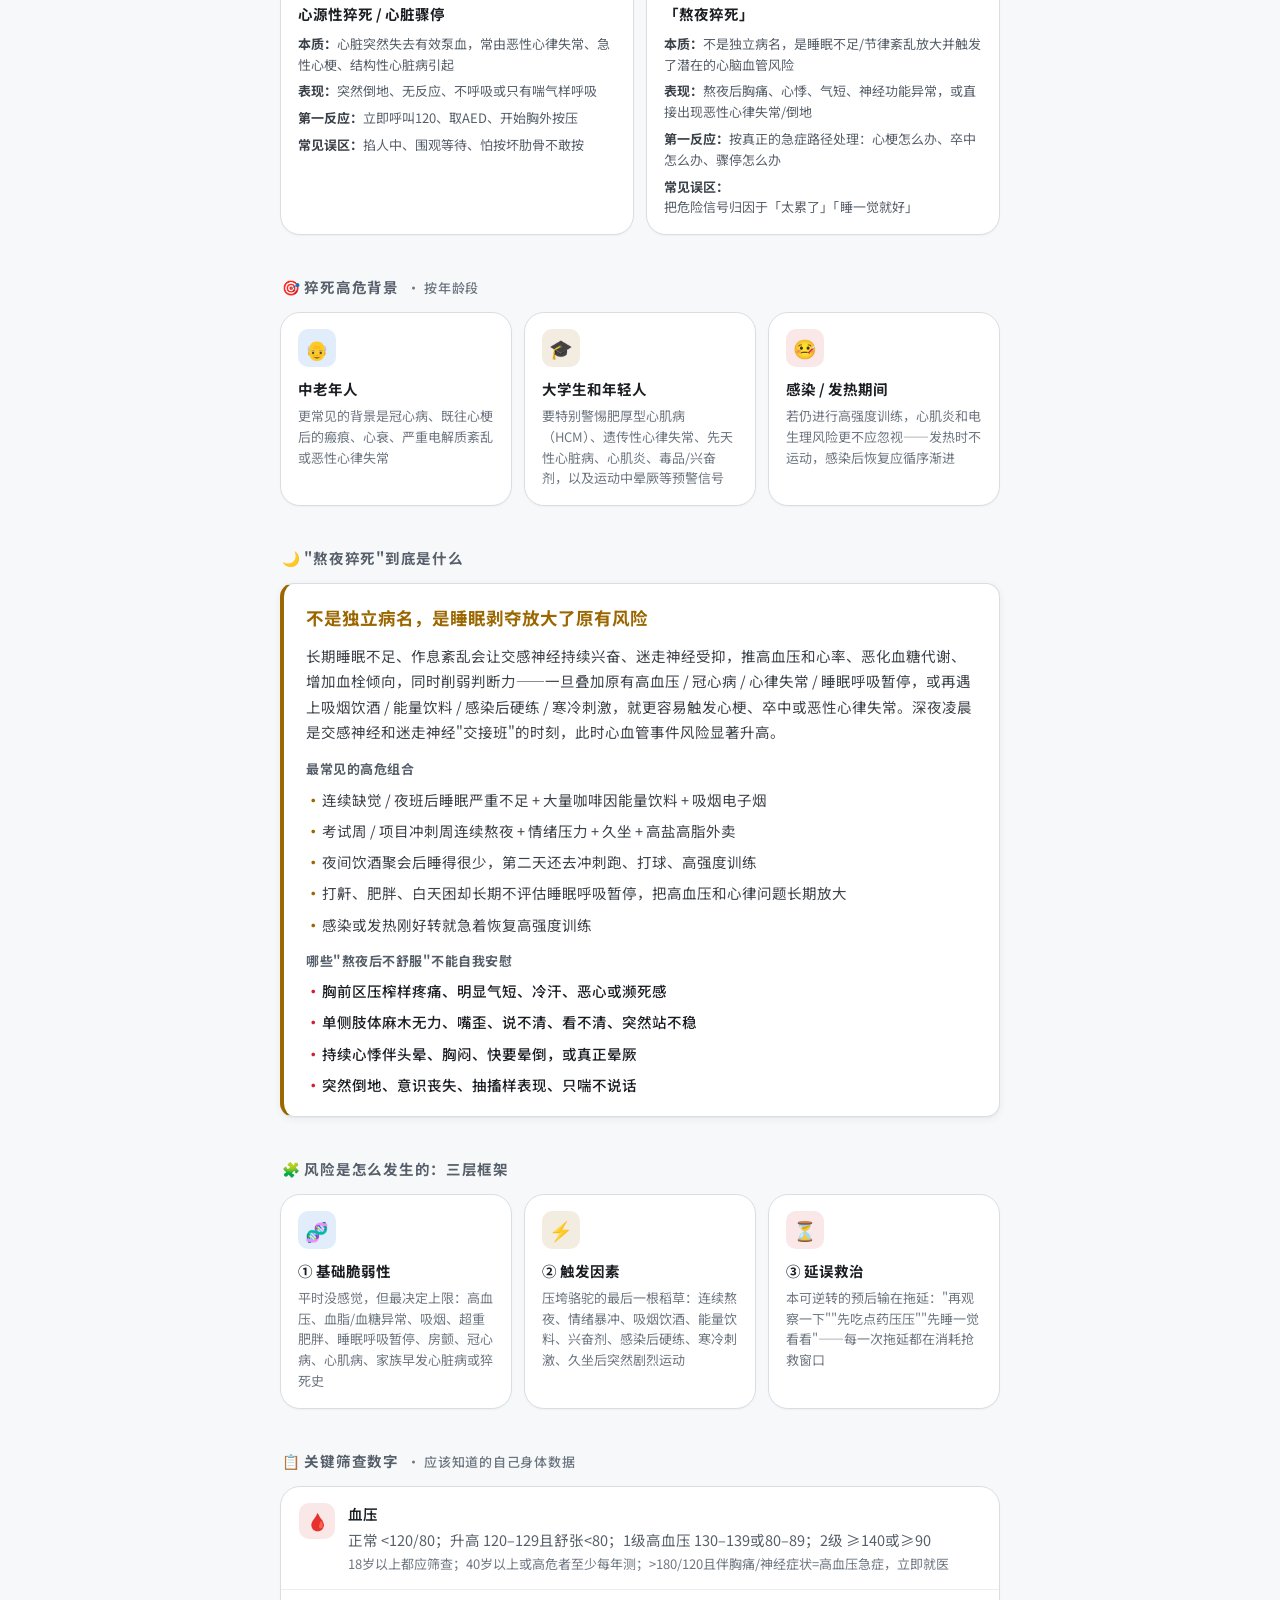
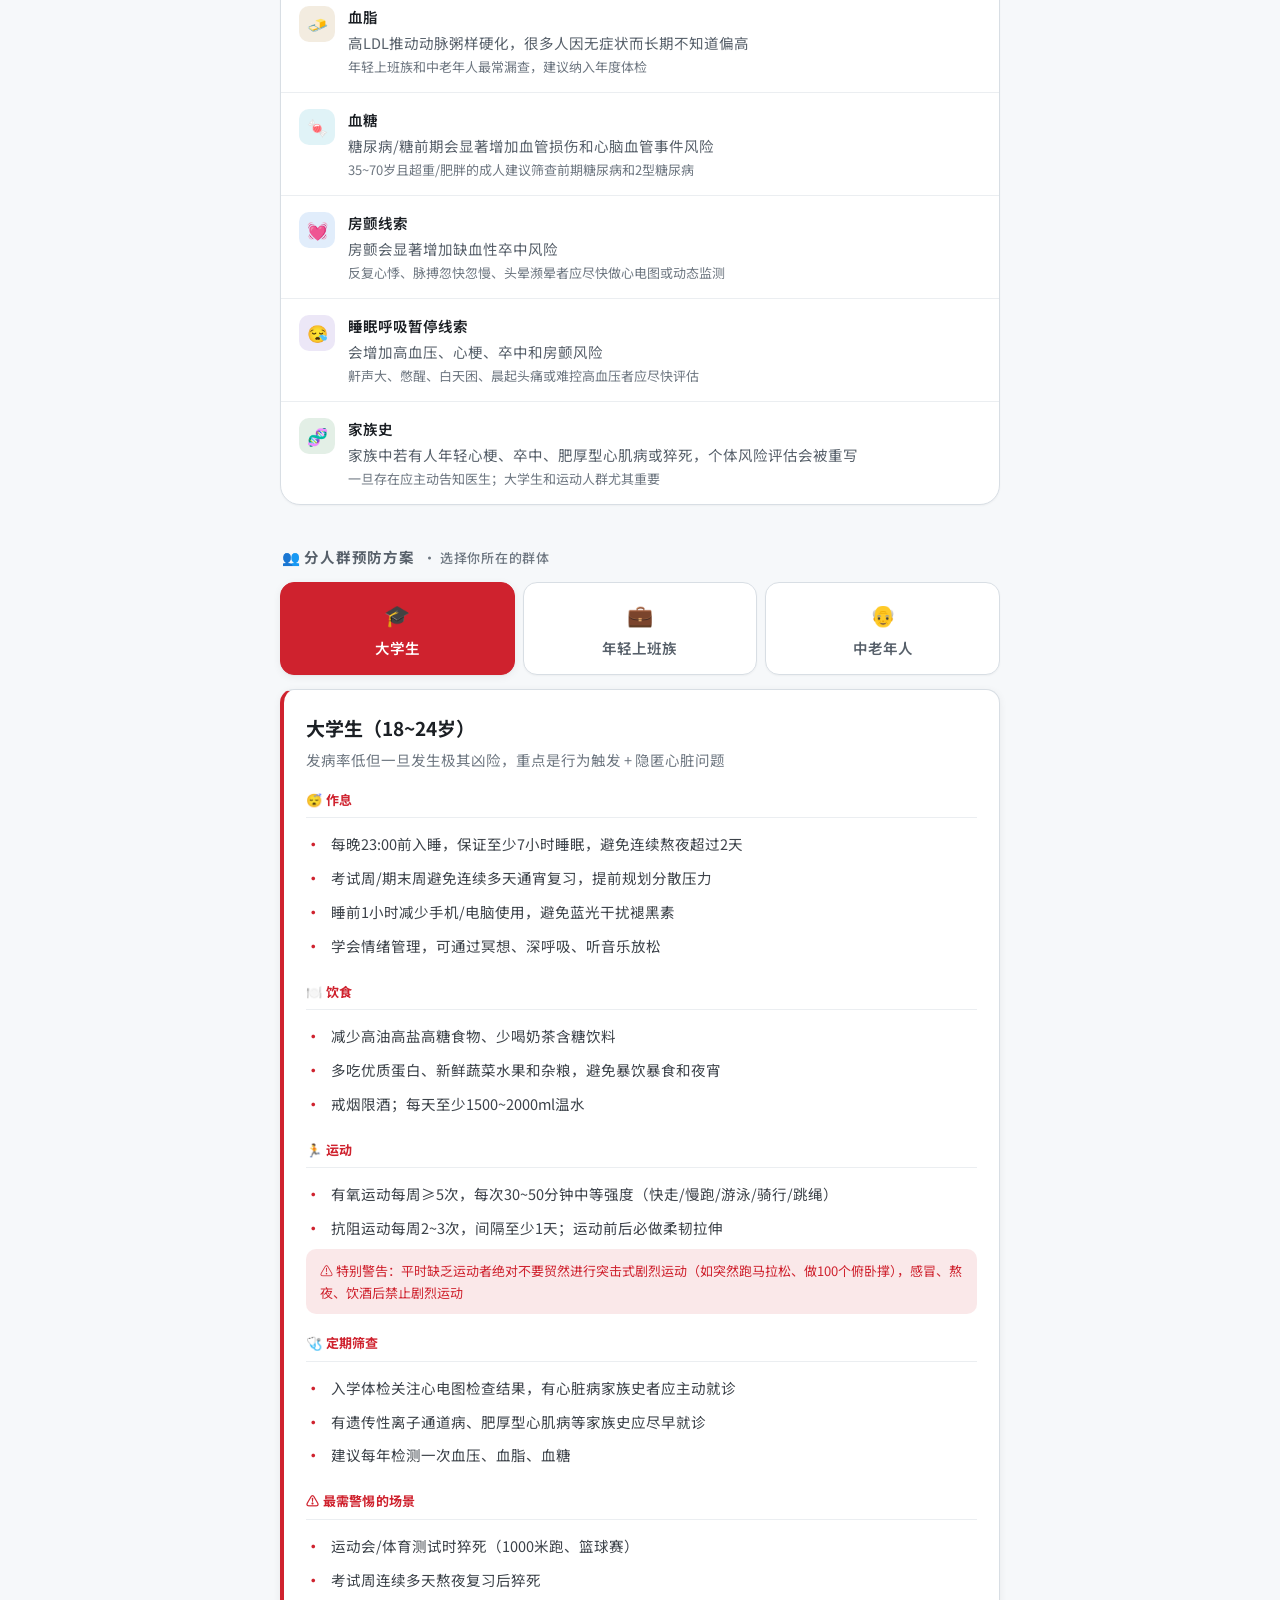
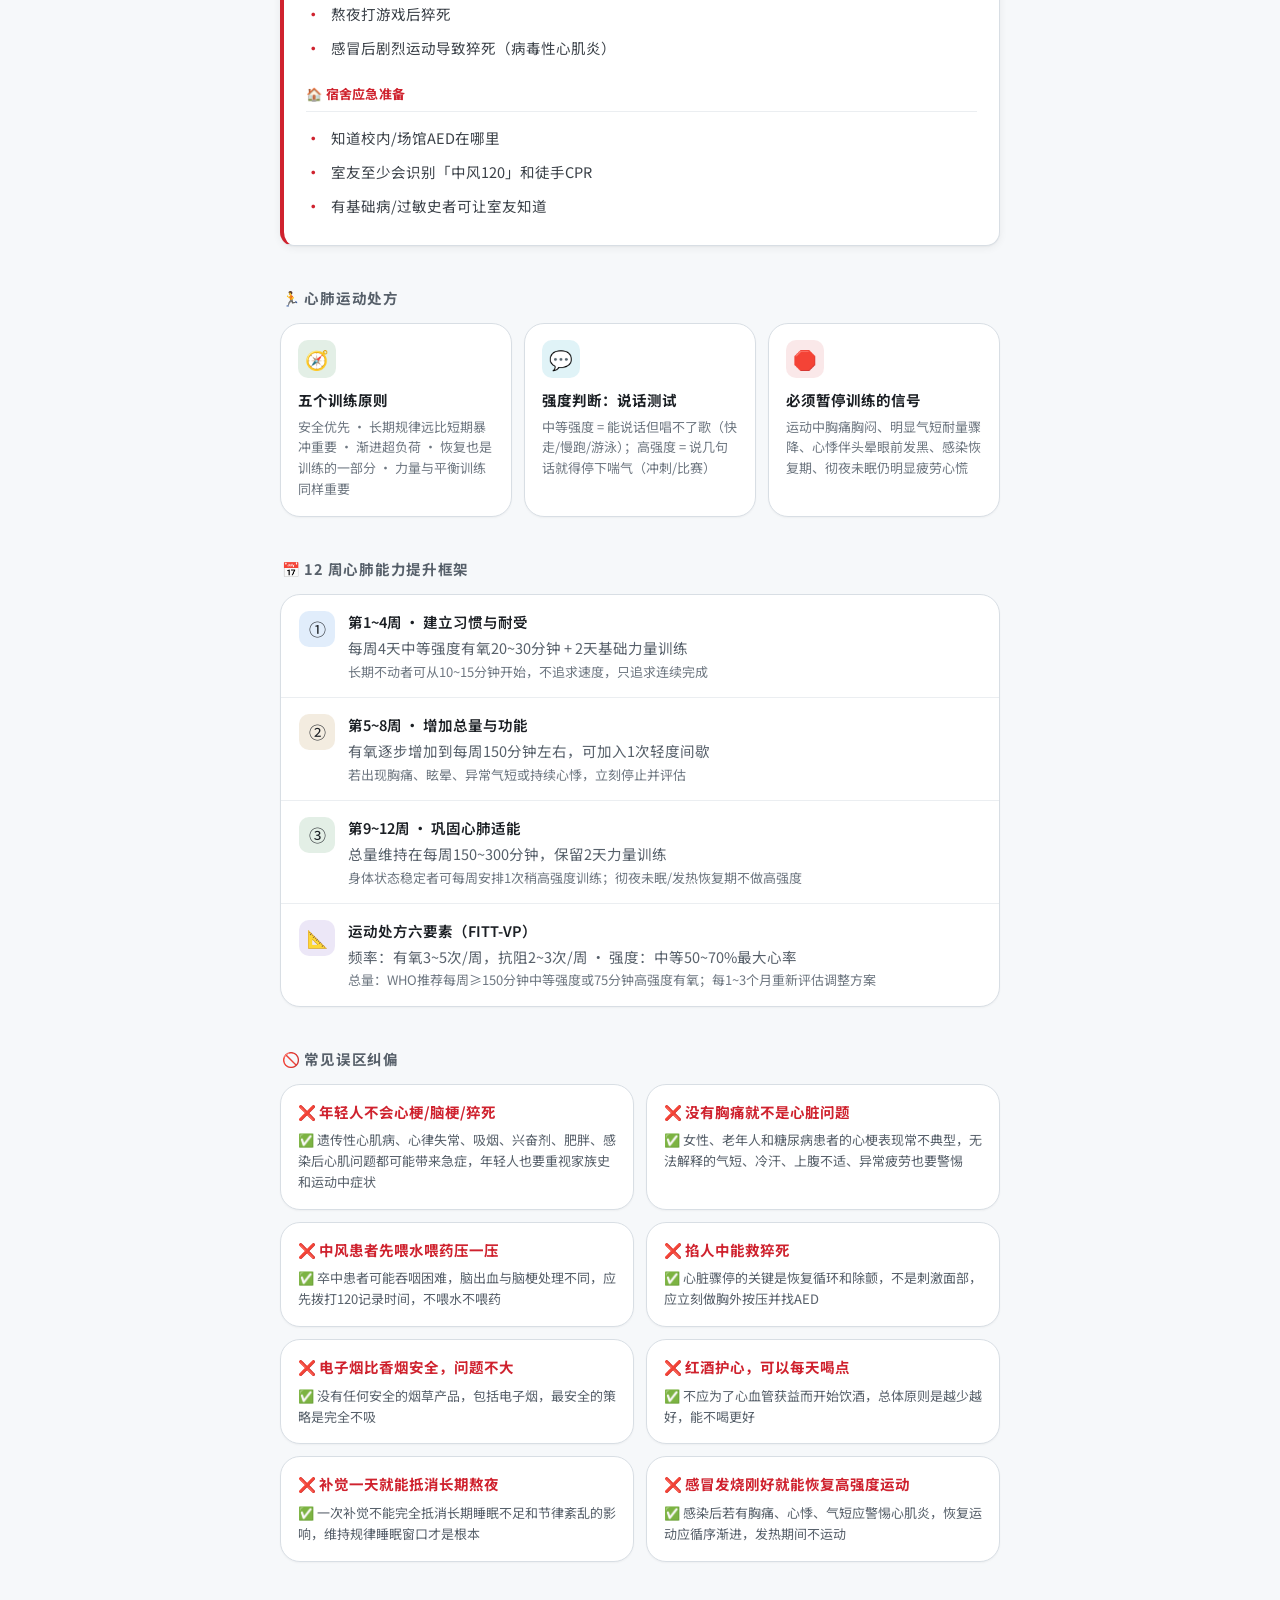
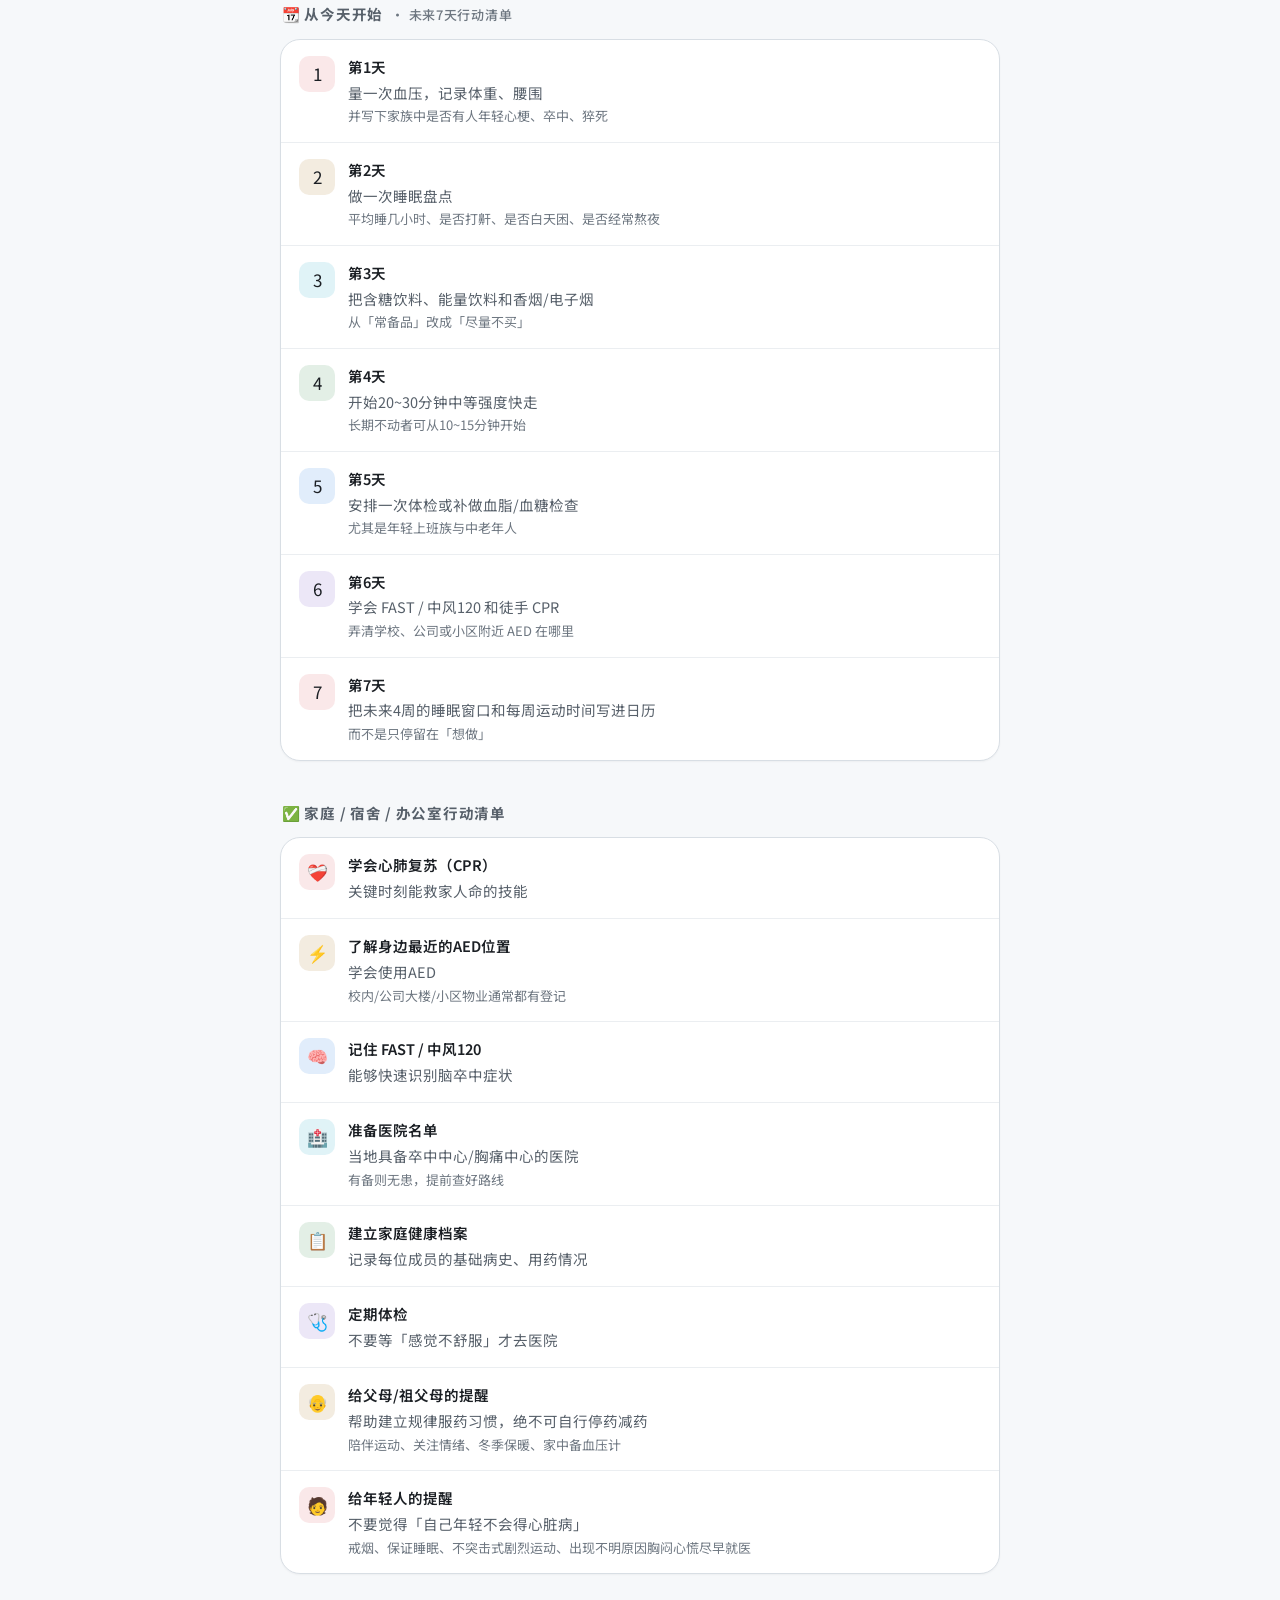
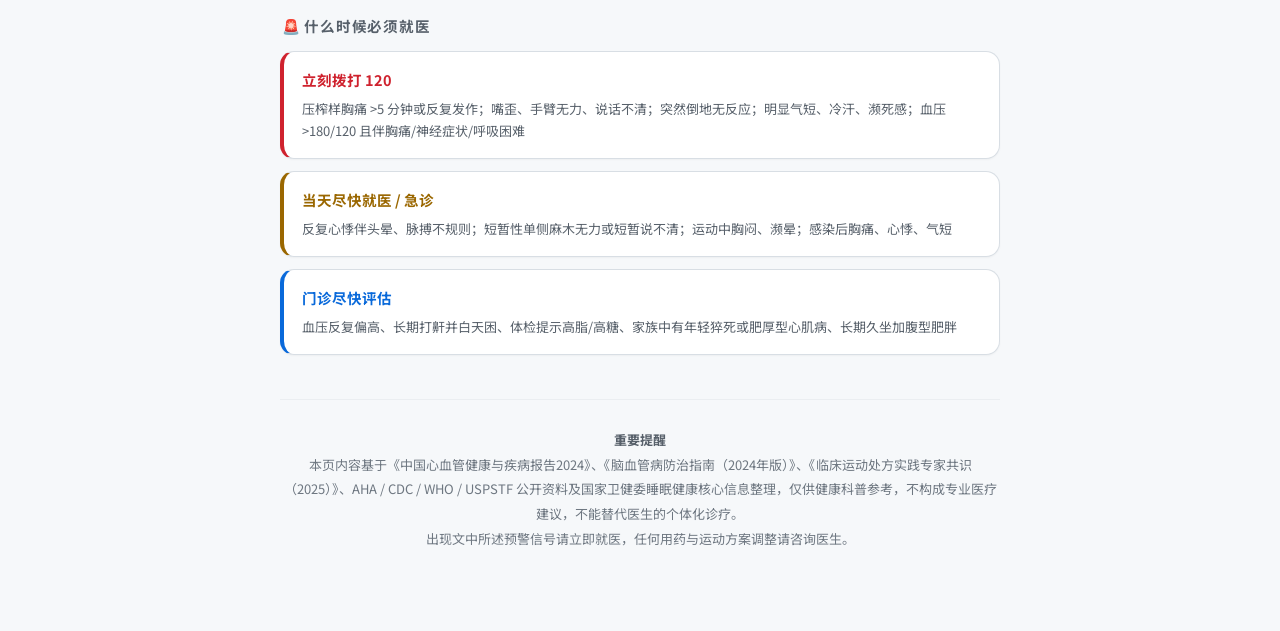
==== commit 748f0322: "三个页面加下拉刷新 - 新增 assets/pull-to-refresh.js：手势内核（纯算术，可脱离浏览器单测）+ DOM 装配，   参数沿用已在多个项目收敛的配方（死区 16 / 阻尼 0." ====
--- a/cardio.html
+++ b/cardio.html
@@ -472,5 +472,6 @@
 
 </div>
 <script src="assets/cardio.js"></script>
+<script src="assets/pull-to-refresh.js"></script>
 </body>
 </html>
--- a/assets/style.css
+++ b/assets/style.css
@@ -7,6 +7,8 @@
 
 *, *::before, *::after { box-sizing: border-box; margin: 0; padding: 0; -webkit-tap-highlight-color: transparent; }
 html { -webkit-text-size-adjust: 100%; scroll-behavior: smooth; }
+/* 关掉浏览器自带的下拉刷新，改由 assets/pull-to-refresh.js 接管，否则两套会同时触发 */
+html, body { overscroll-behavior-y: contain; }
 img, svg { display: block; max-width: 100%; }
 a { color: inherit; }
 
@@ -128,3 +130,40 @@
   html { scroll-behavior: auto; }
   .fadeup { animation: none; }
 }
+
+/* ============================================================
+   下拉刷新（节点由 assets/pull-to-refresh.js 生成）
+   颜色跟随各页的 --accent：首页蓝、溃疡页绿、急救页红
+   ============================================================ */
+#ptr-indicator {
+  position: fixed;
+  top: calc(-44px + env(safe-area-inset-top, 0px));
+  left: 50%; margin-left: -18px;
+  width: 36px; height: 36px; border-radius: 50%;
+  background: var(--card); border: 1px solid var(--border);
+  box-shadow: 0 4px 14px rgba(0,0,0,.18);
+  display: flex; align-items: center; justify-content: center;
+  color: var(--accent); opacity: 0; pointer-events: none; z-index: 350;
+}
+/* 跟手过程中必须关掉过渡，只在松手回弹时开，否则整个手势拖泥带水 */
+#ptr-indicator.ptr-animate { transition: transform .25s ease, opacity .25s ease; }
+#ptr-indicator svg { width: 20px; height: 20px; }
+#ptr-indicator .ptr-arrow { transition: transform .2s ease; }
+#ptr-indicator.ptr-ready .ptr-arrow { transform: rotate(180deg); }
+#ptr-indicator .ptr-spinner { display: none; }
+#ptr-indicator.ptr-loading .ptr-arrow { display: none; }
+#ptr-indicator.ptr-loading .ptr-spinner { display: block; animation: ptr-spin .8s linear infinite; }
+@keyframes ptr-spin { to { transform: rotate(360deg); } }
+
+#ptr-tip {
+  position: fixed; left: 50%; bottom: calc(24px + env(safe-area-inset-bottom, 0px));
+  transform: translateX(-50%) translateY(20px);
+  width: max-content; max-width: min(420px, calc(100vw - 2rem));
+  background: var(--text-1); color: var(--card);
+  border-radius: var(--radius-md); padding: .85rem 1.1rem;
+  font-size: var(--text-sm); line-height: 1.5; box-shadow: var(--shadow-3);
+  z-index: 400; opacity: 0; pointer-events: none;
+  transition: opacity .25s, transform .25s;
+}
+#ptr-tip[hidden] { display: none; }
+#ptr-tip.show { opacity: 1; transform: translateX(-50%) translateY(0); }
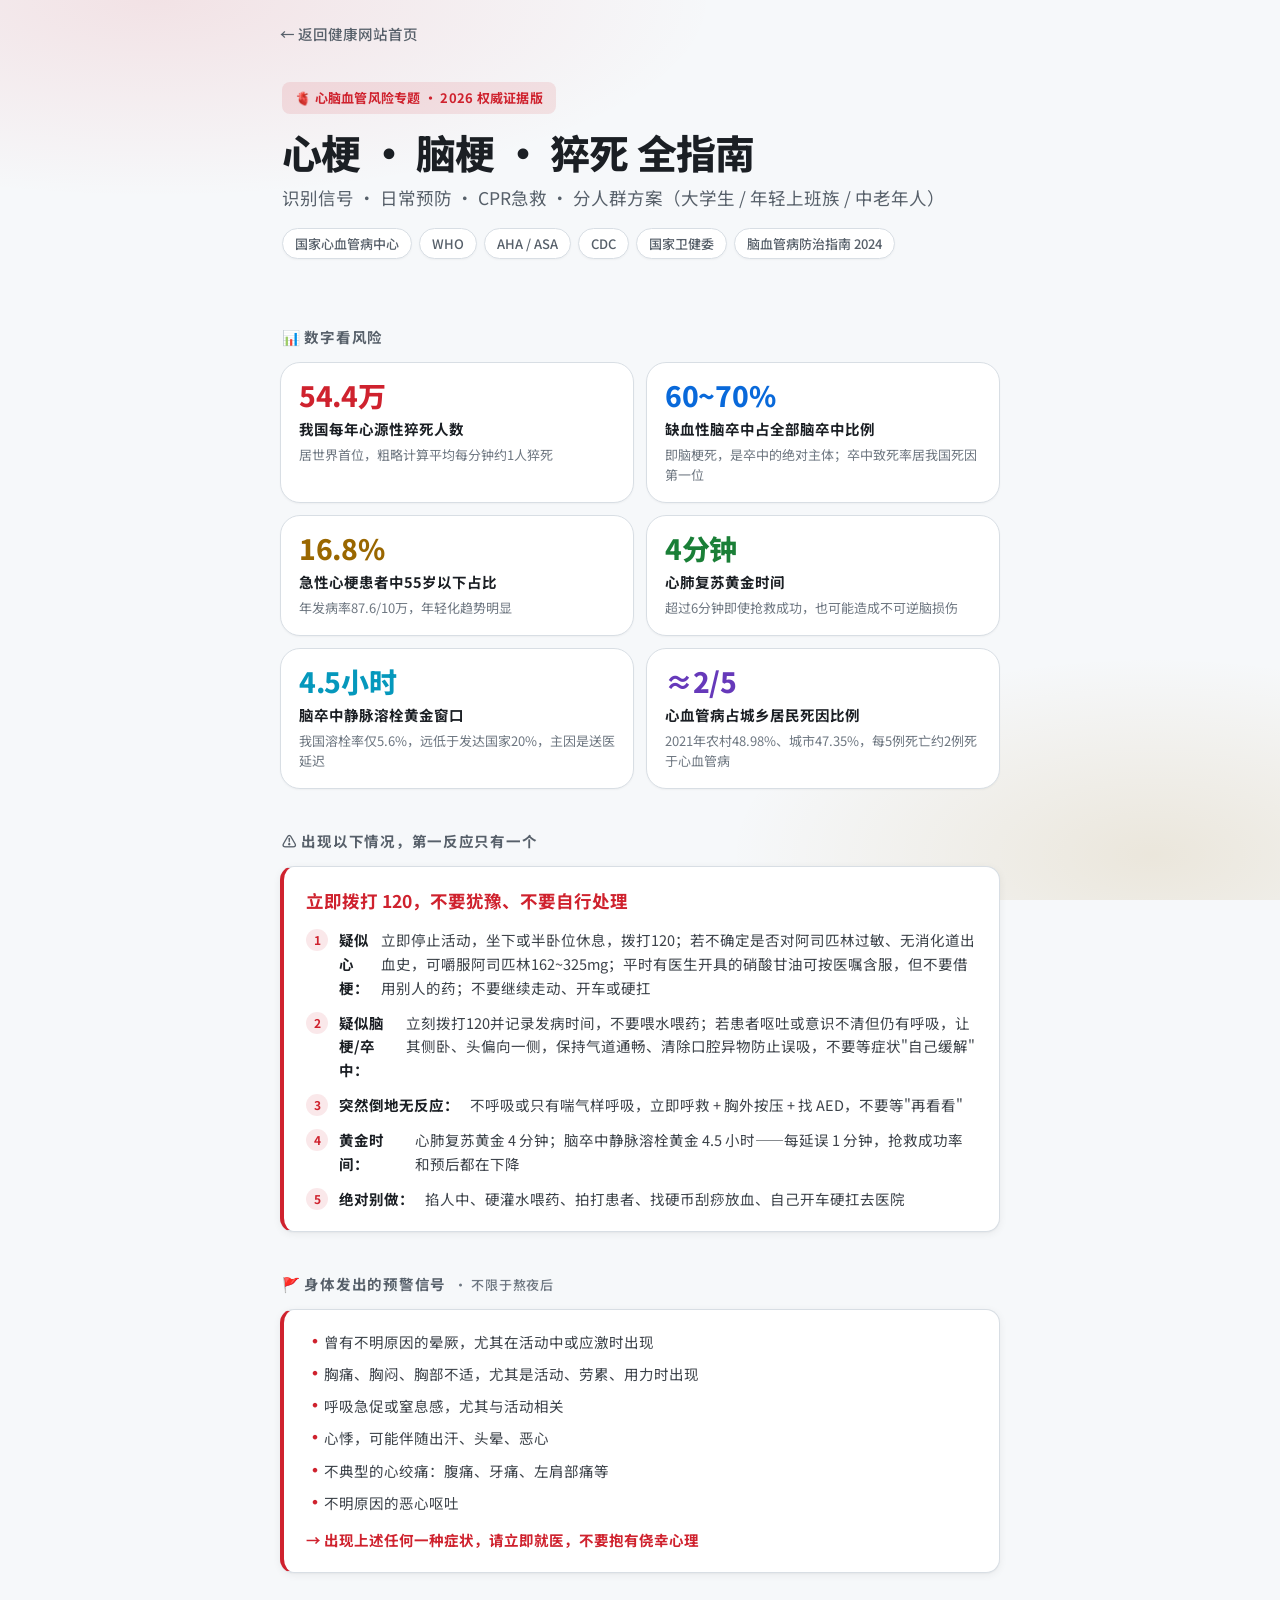
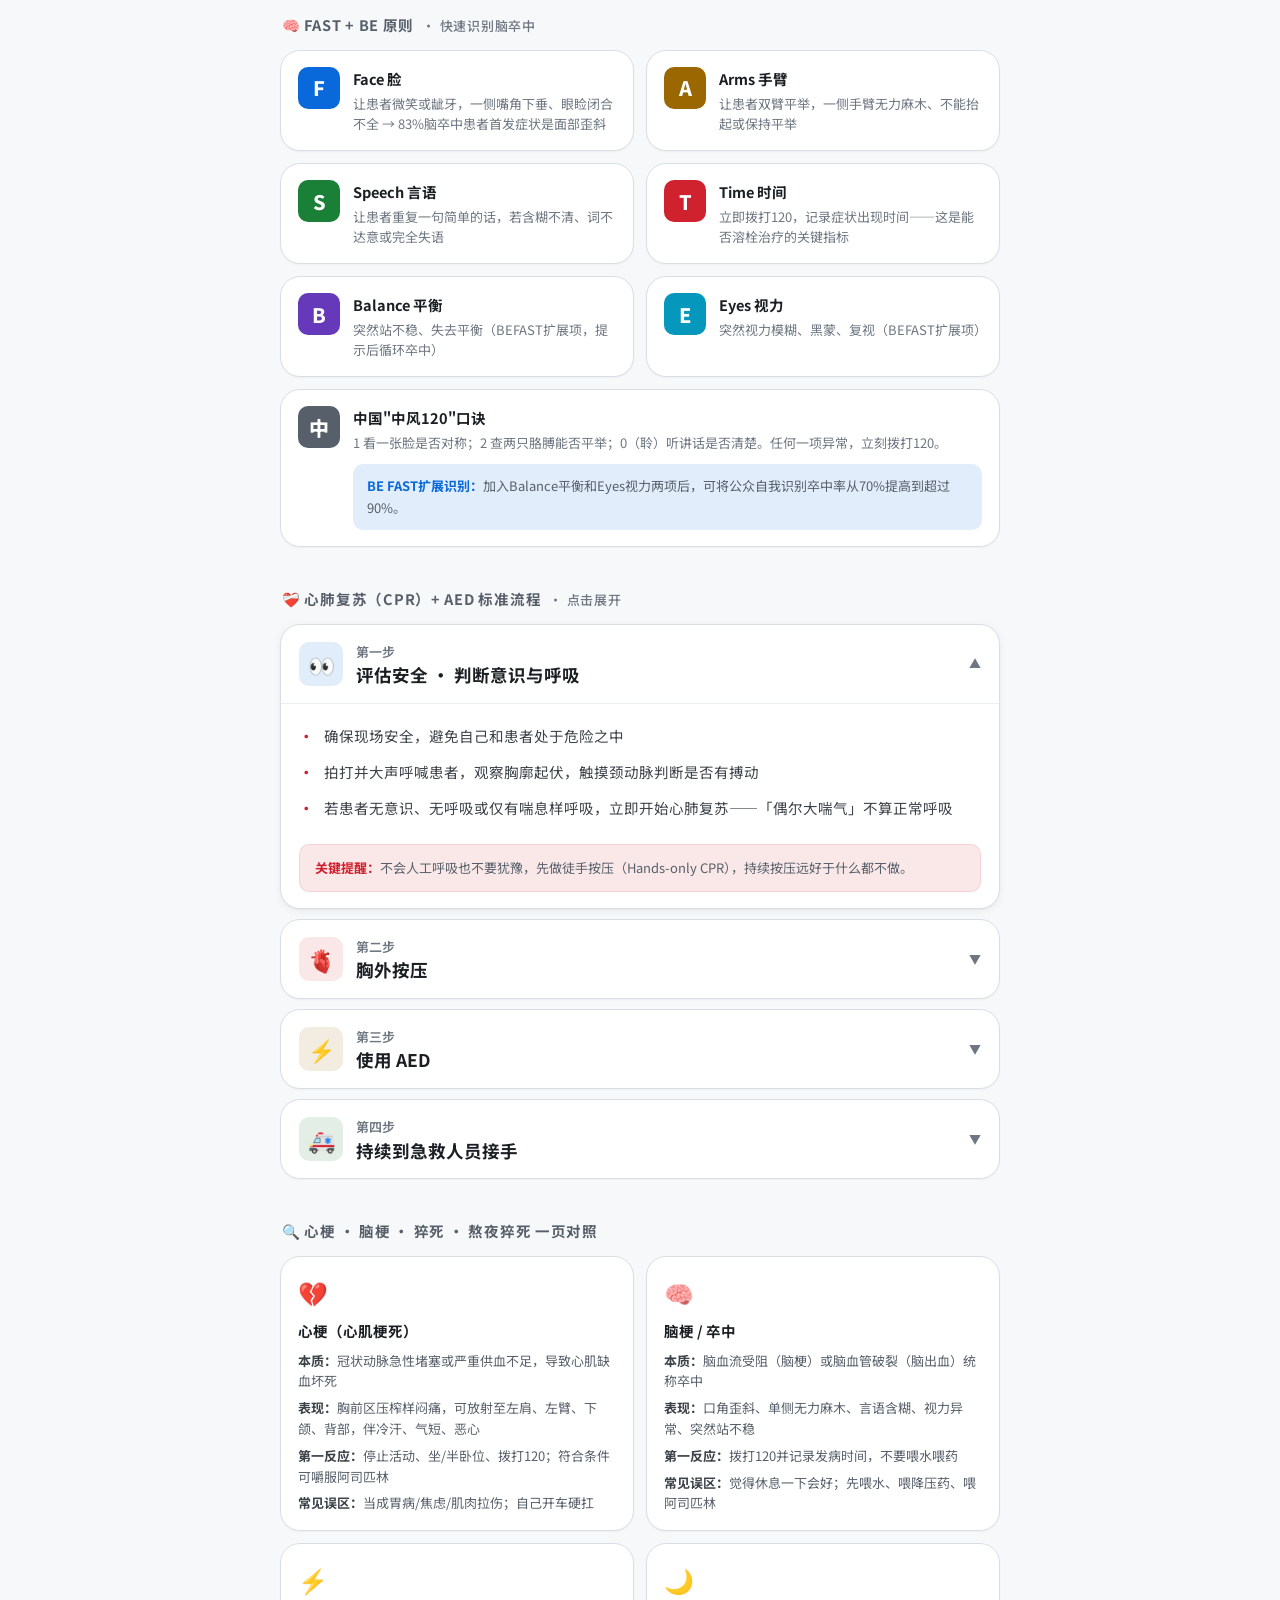
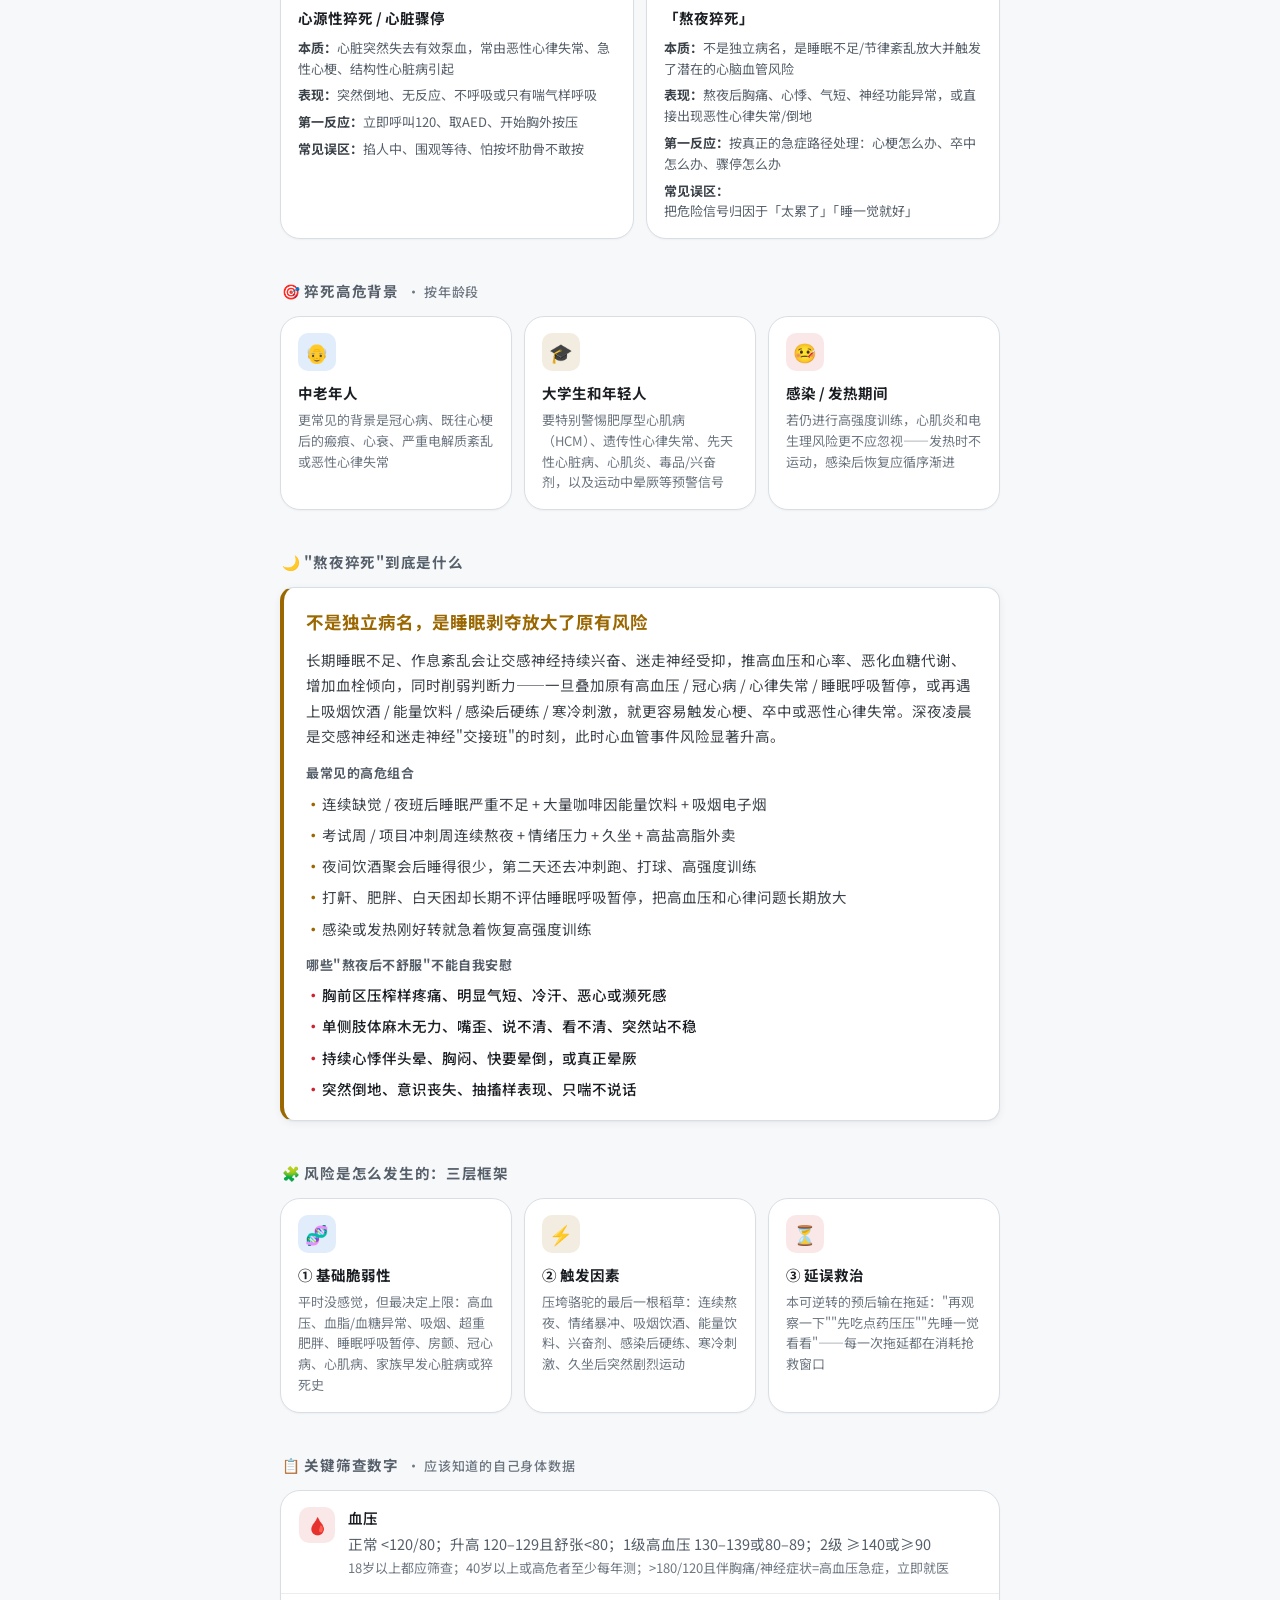
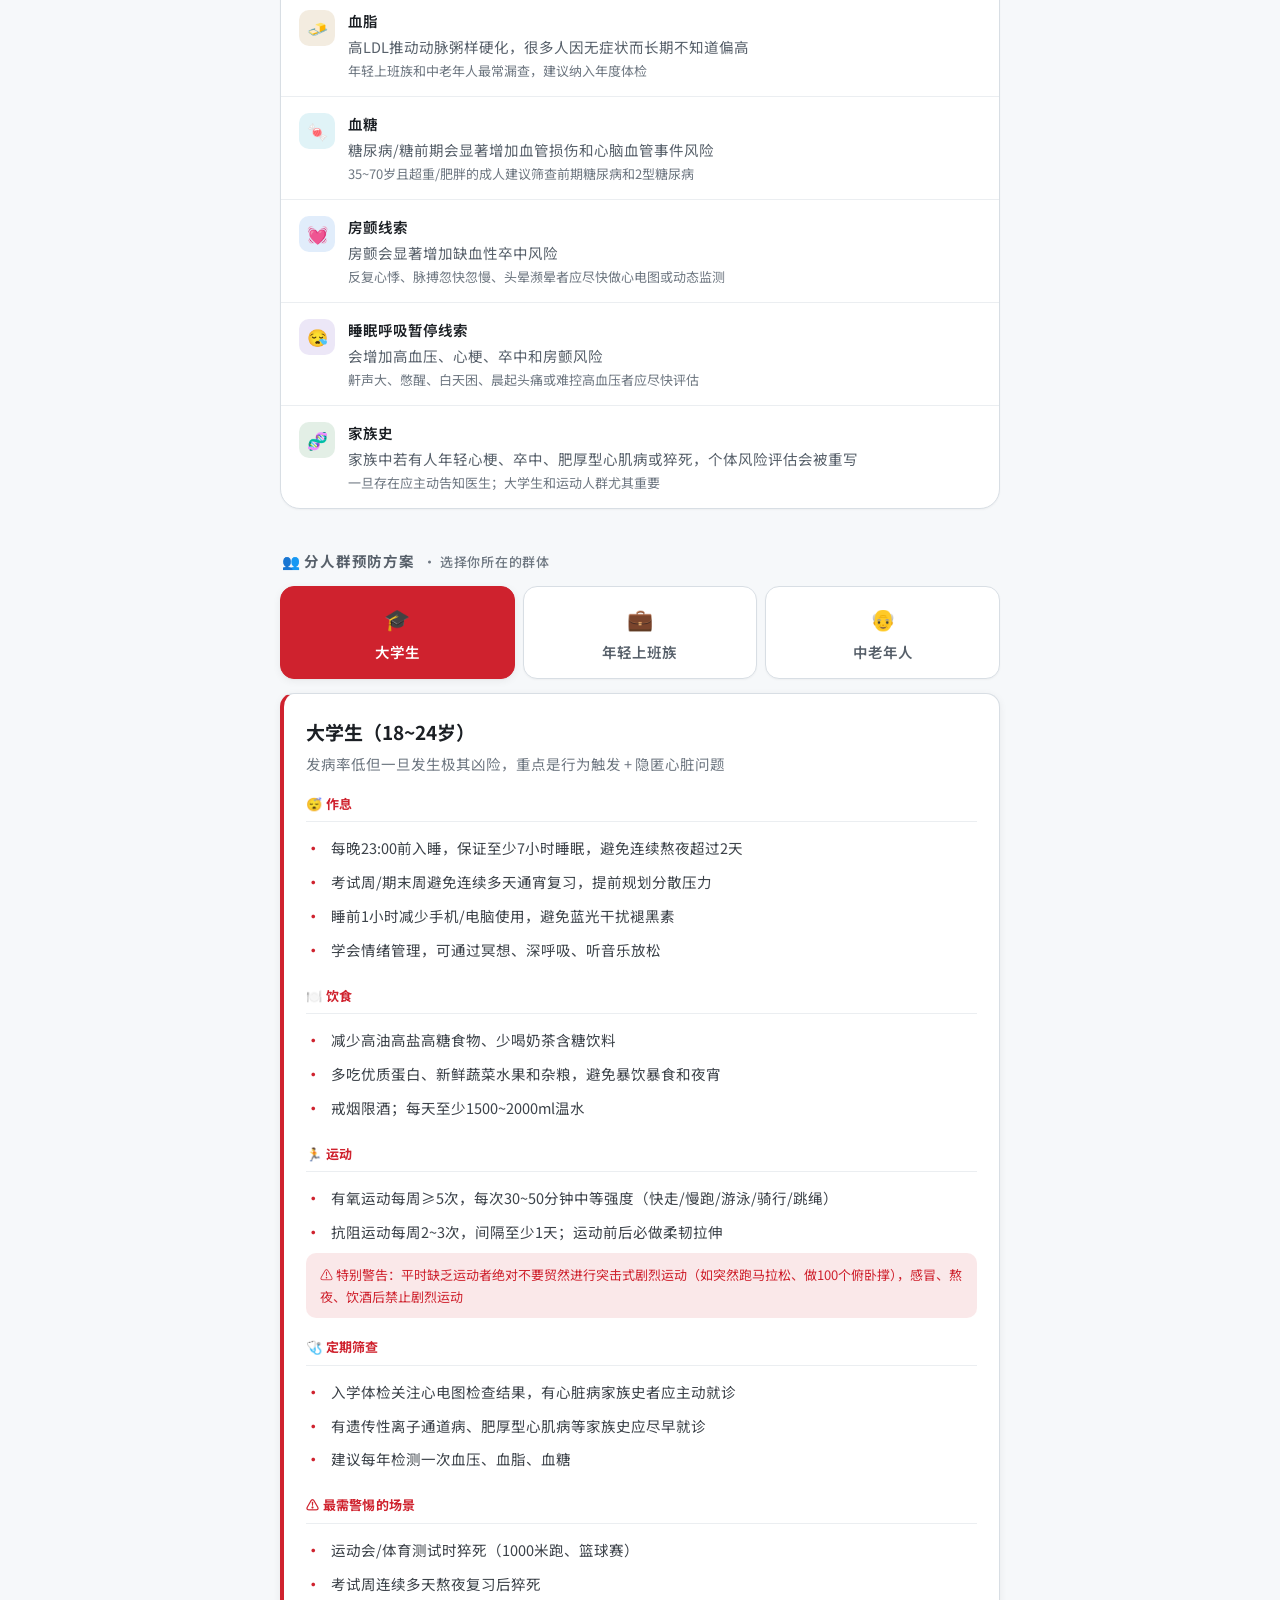
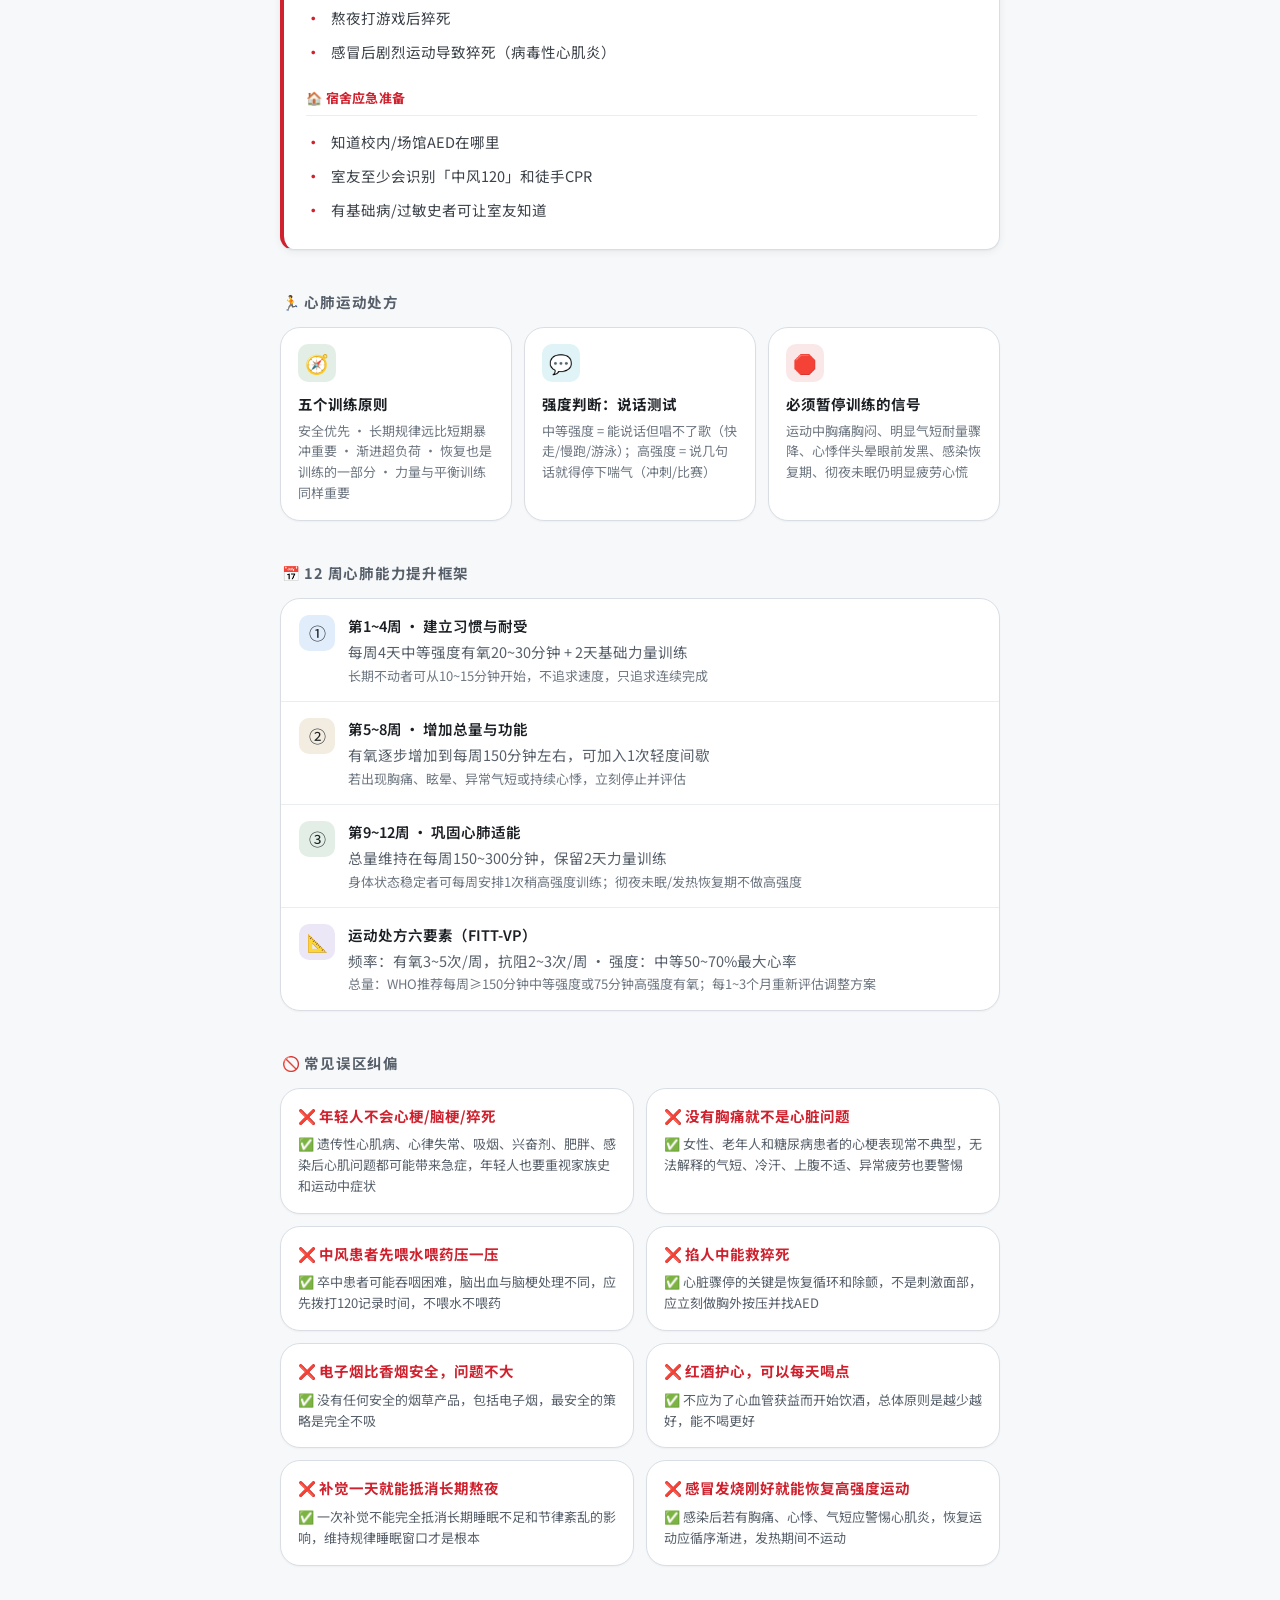
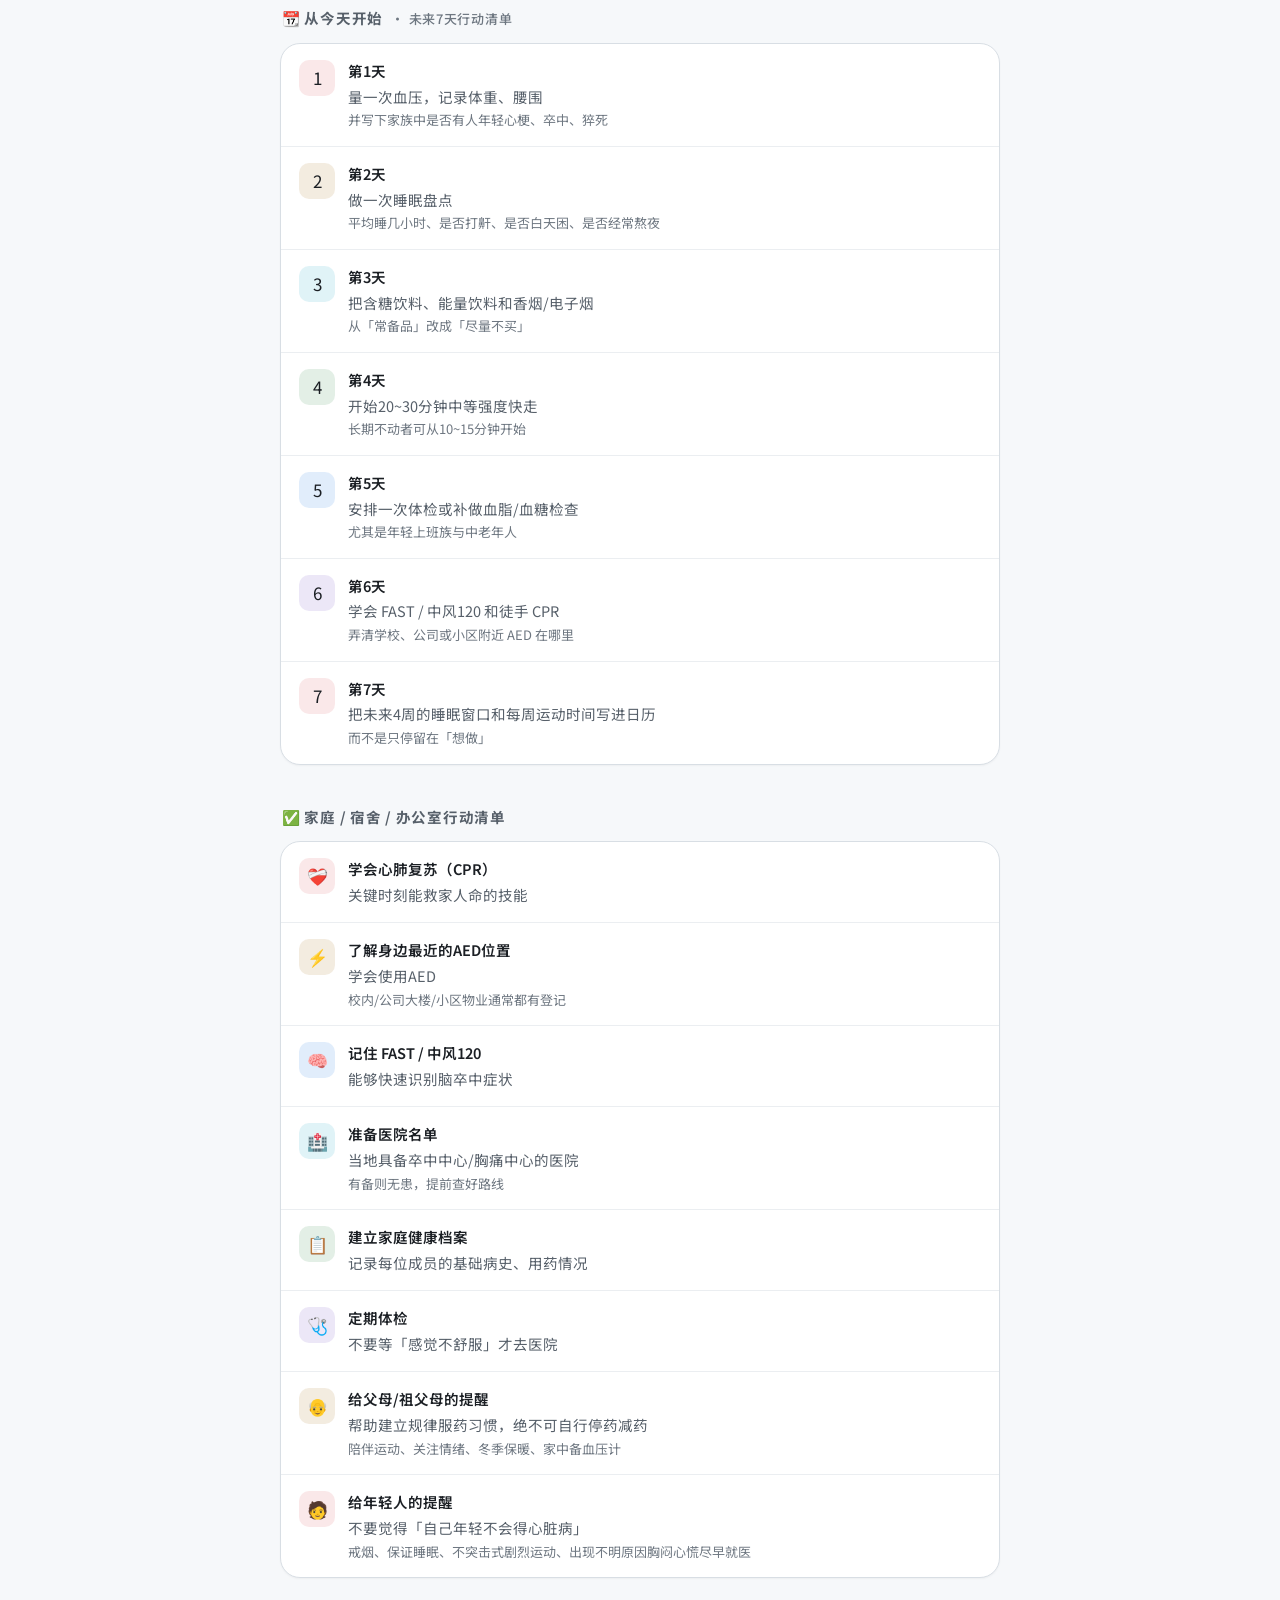
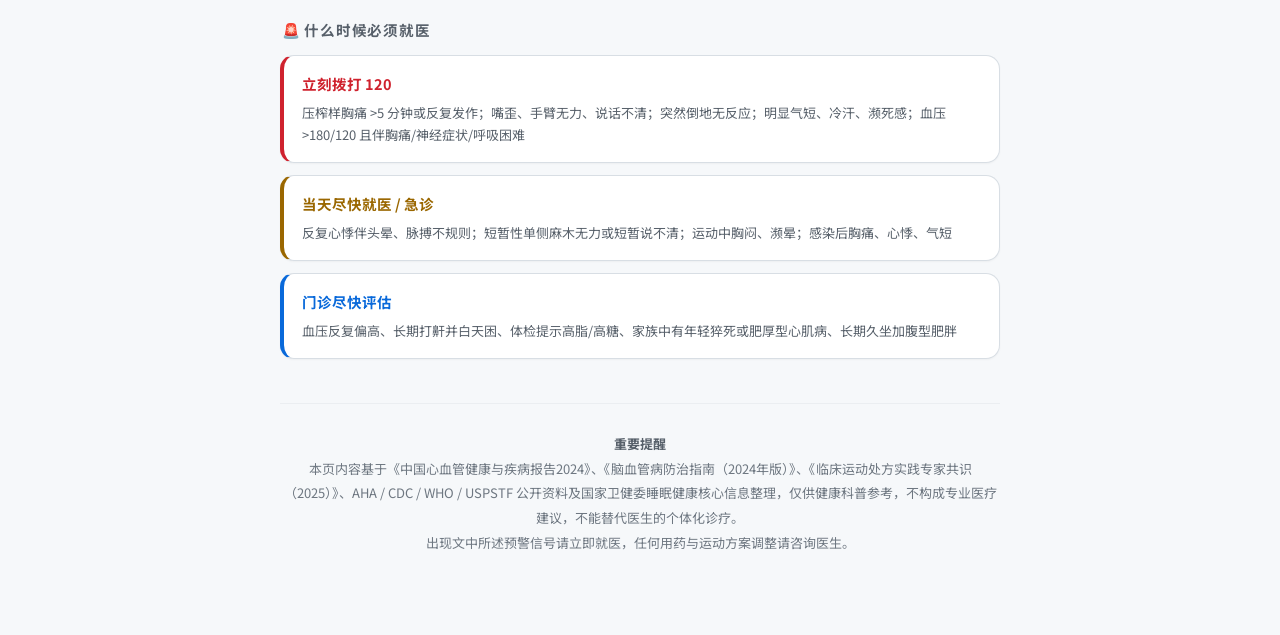
==== commit 2f110137: "新增护肤模块，站点更名为「健康网站」 - 新增 skincare.html：全程铁律 6 条 + 早/晚流程切换（localStorage 记住，   首次进入按当前时间给默认值）+ 产品清单 7 件" ====
--- a/cardio.html
+++ b/cardio.html
@@ -5,7 +5,7 @@
 <meta name="viewport" content="width=device-width, initial-scale=1.0, viewport-fit=cover">
 <meta name="theme-color" content="#f6f8fa" media="(prefers-color-scheme: light)">
 <meta name="theme-color" content="#0d1117" media="(prefers-color-scheme: dark)">
-<title>心梗 · 脑梗 · 猝死急救 · 健康档案</title>
+<title>心梗 · 脑梗 · 猝死急救 · 健康网站</title>
 <link href="https://fonts.googleapis.com/css2?family=Noto+Sans+SC:wght@300;400;500;600;700;800&display=swap" rel="stylesheet">
 <link rel="stylesheet" href="assets/style.css">
 <style>
@@ -298,7 +298,7 @@
 <body>
 <div class="wrap">
 
-  <a class="backnav" href="index.html">← 返回健康时间表首页</a>
+  <a class="backnav" href="index.html">← 返回健康网站首页</a>
 
   <header class="fadeup" style="animation-delay:.02s">
     <div class="eyebrow">🫀 心脑血管风险专题 · 2026 权威证据版</div>
--- a/assets/style.css
+++ b/assets/style.css
@@ -84,7 +84,8 @@
 
 .backnav {
   display: inline-flex; align-items: center; gap: 6px;
-  padding: 10px 4px; margin: 12px -4px 0;
+  /* 上下 12px：20.3px 行高 + 24px = 44.3px，压到 10px 时只有 40.3px，低于 44px 触摸热区下限 */
+  padding: 12px 4px; margin: 12px -4px 0;
   font-size: var(--text-sm); line-height: 1.4; color: var(--text-3); font-weight: 500;
   text-decoration: none; transition: color .15s ease, transform .15s ease;
   touch-action: manipulation;
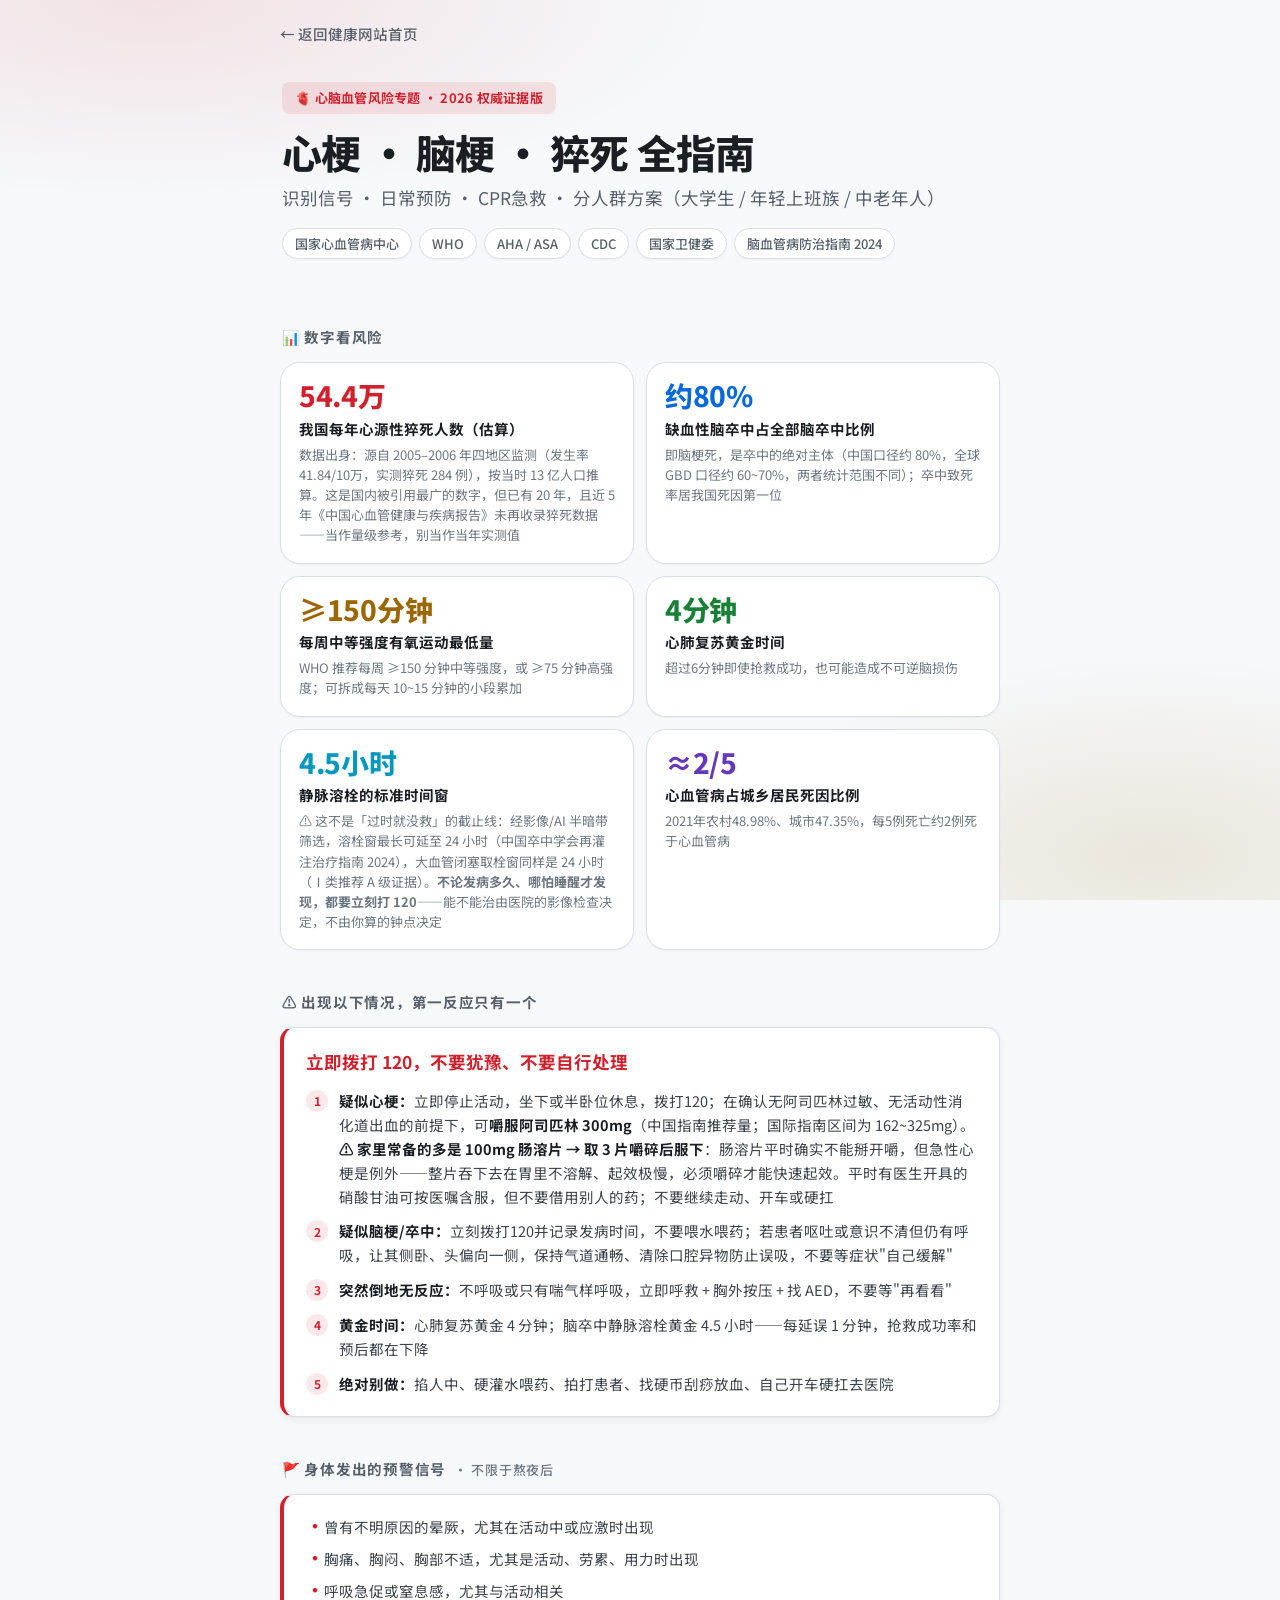
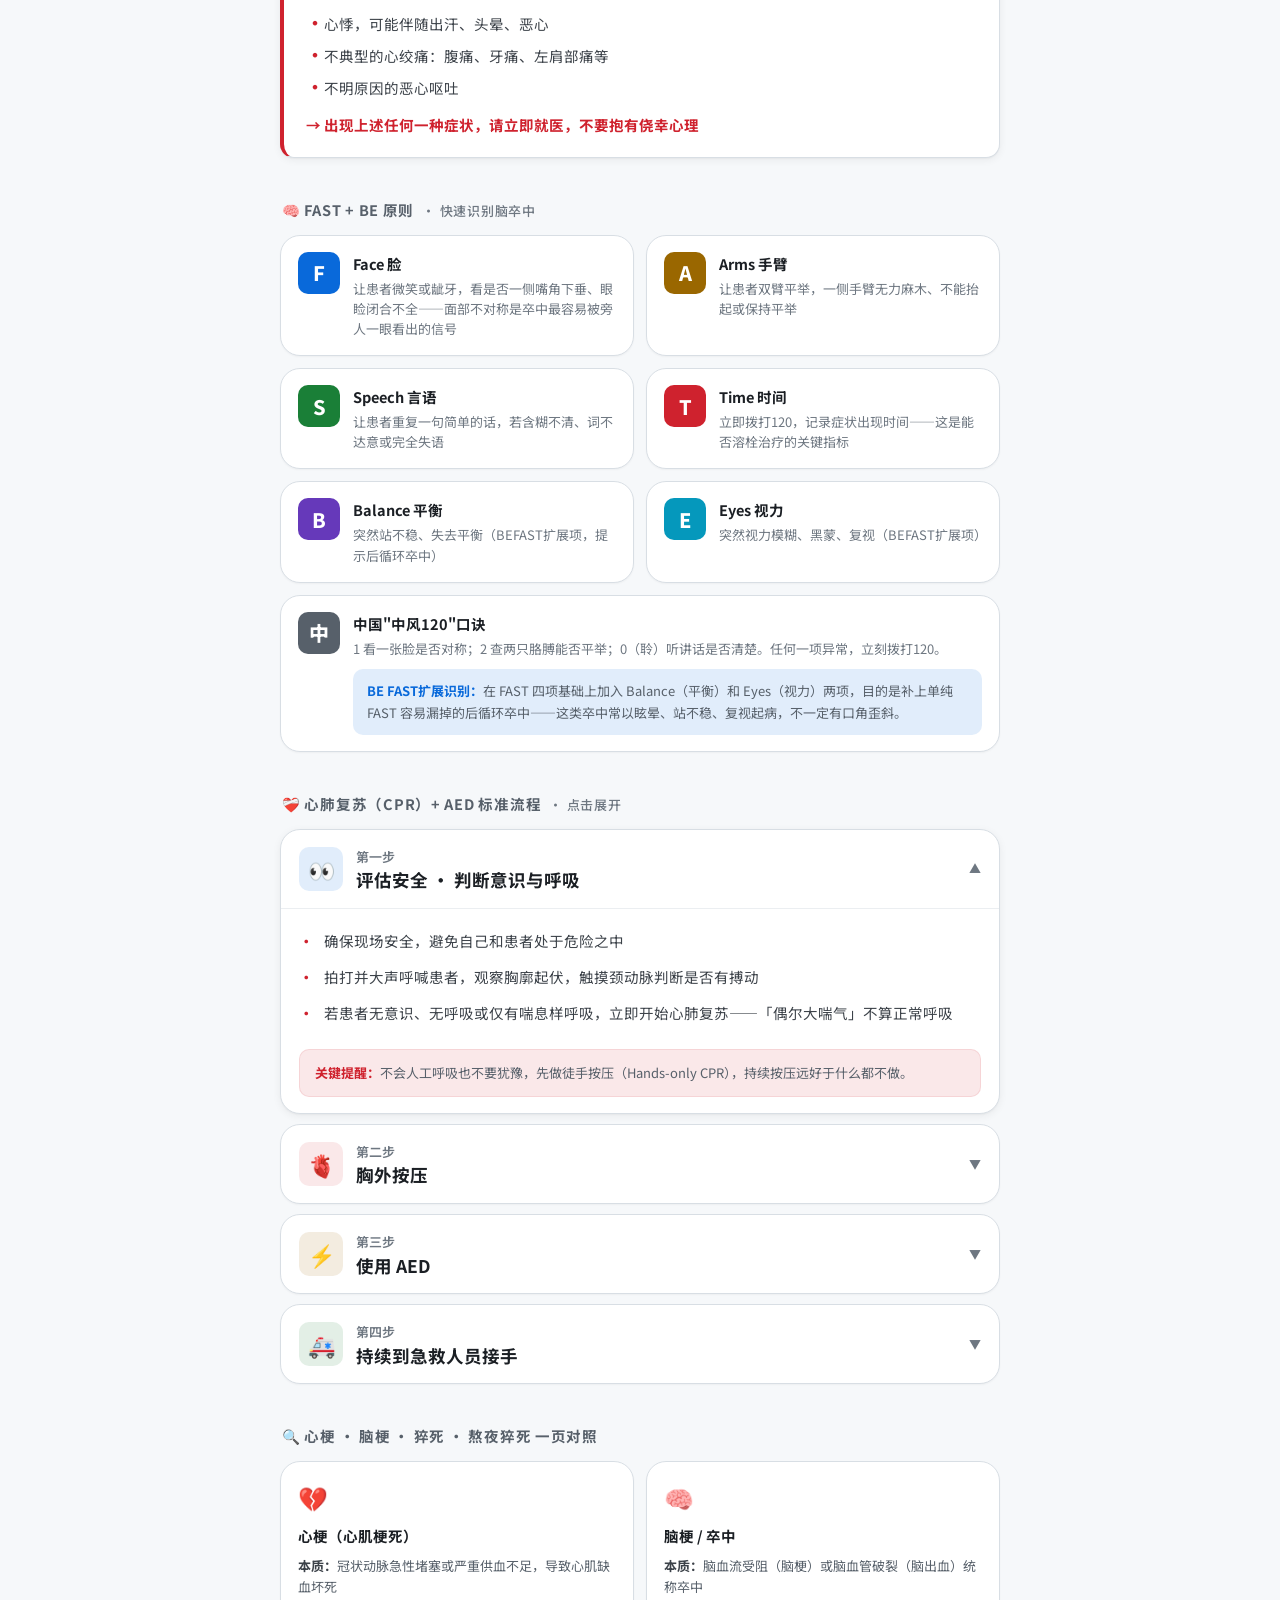
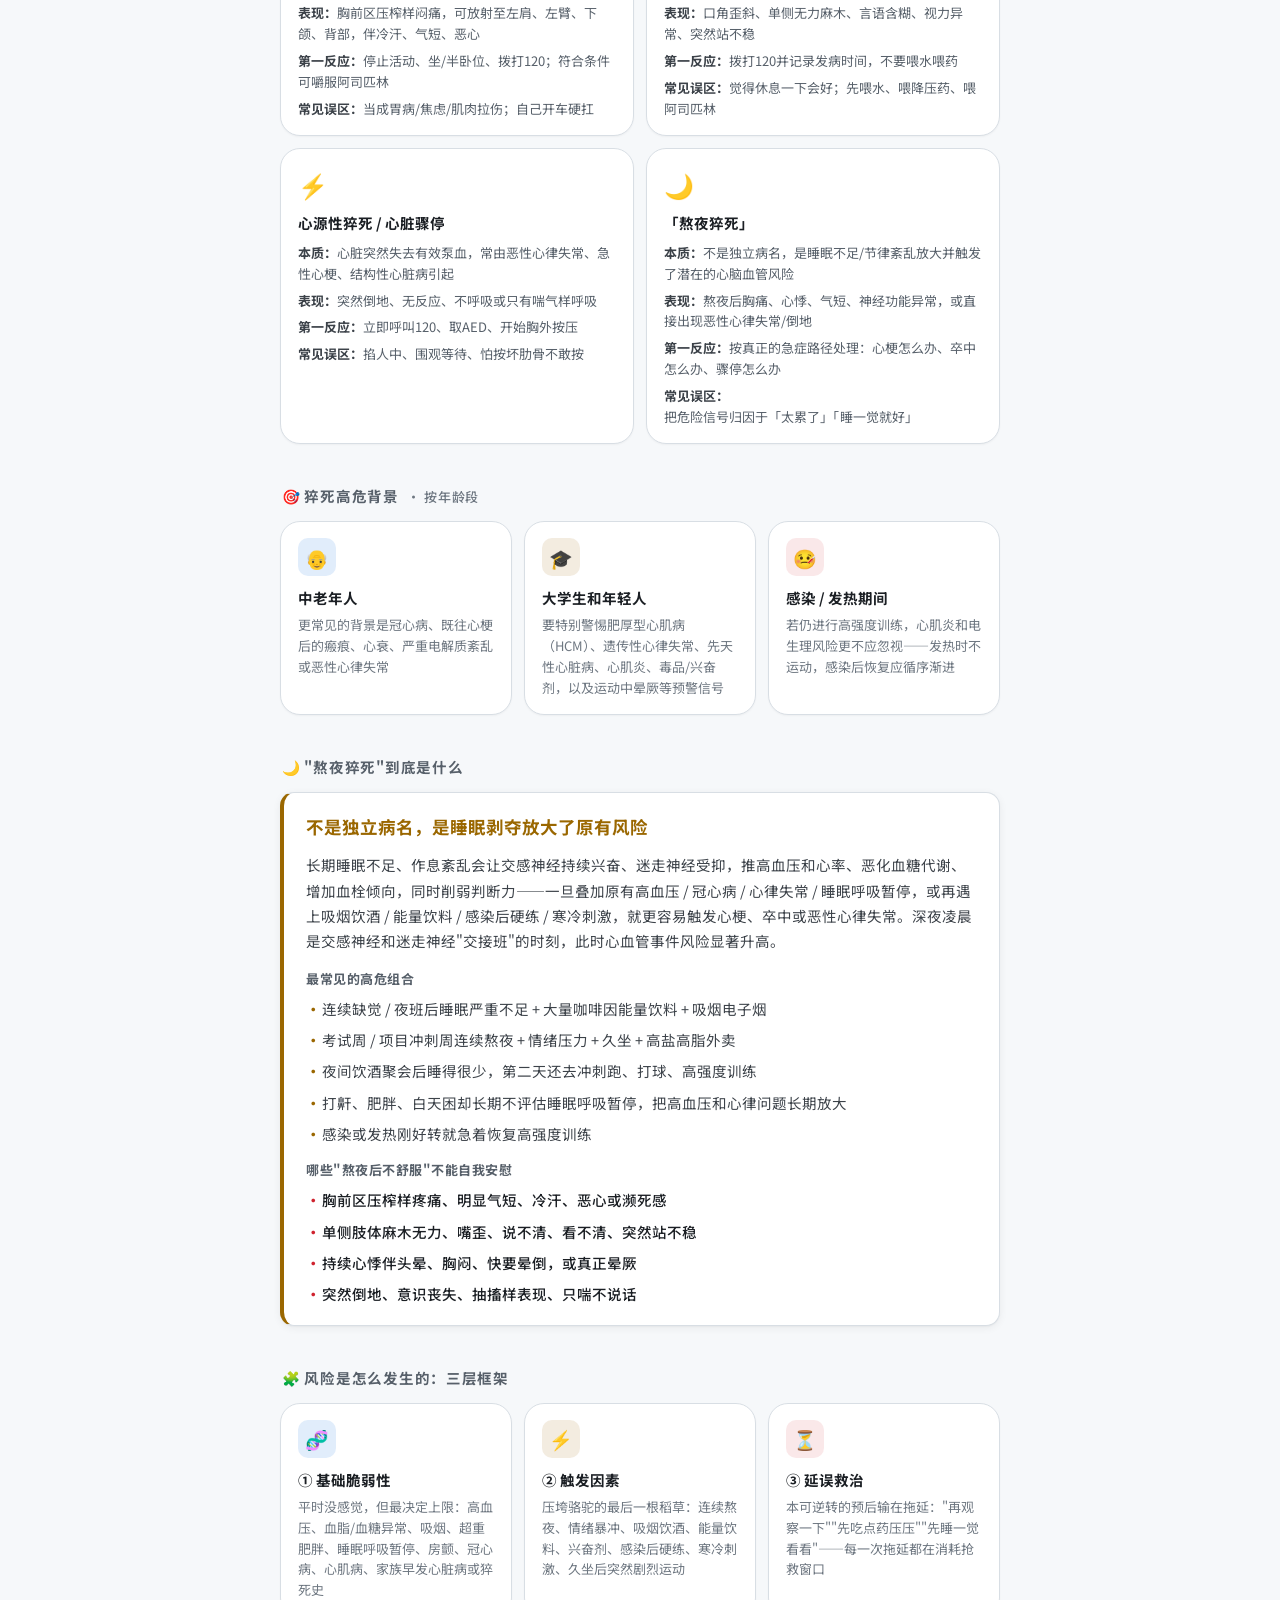
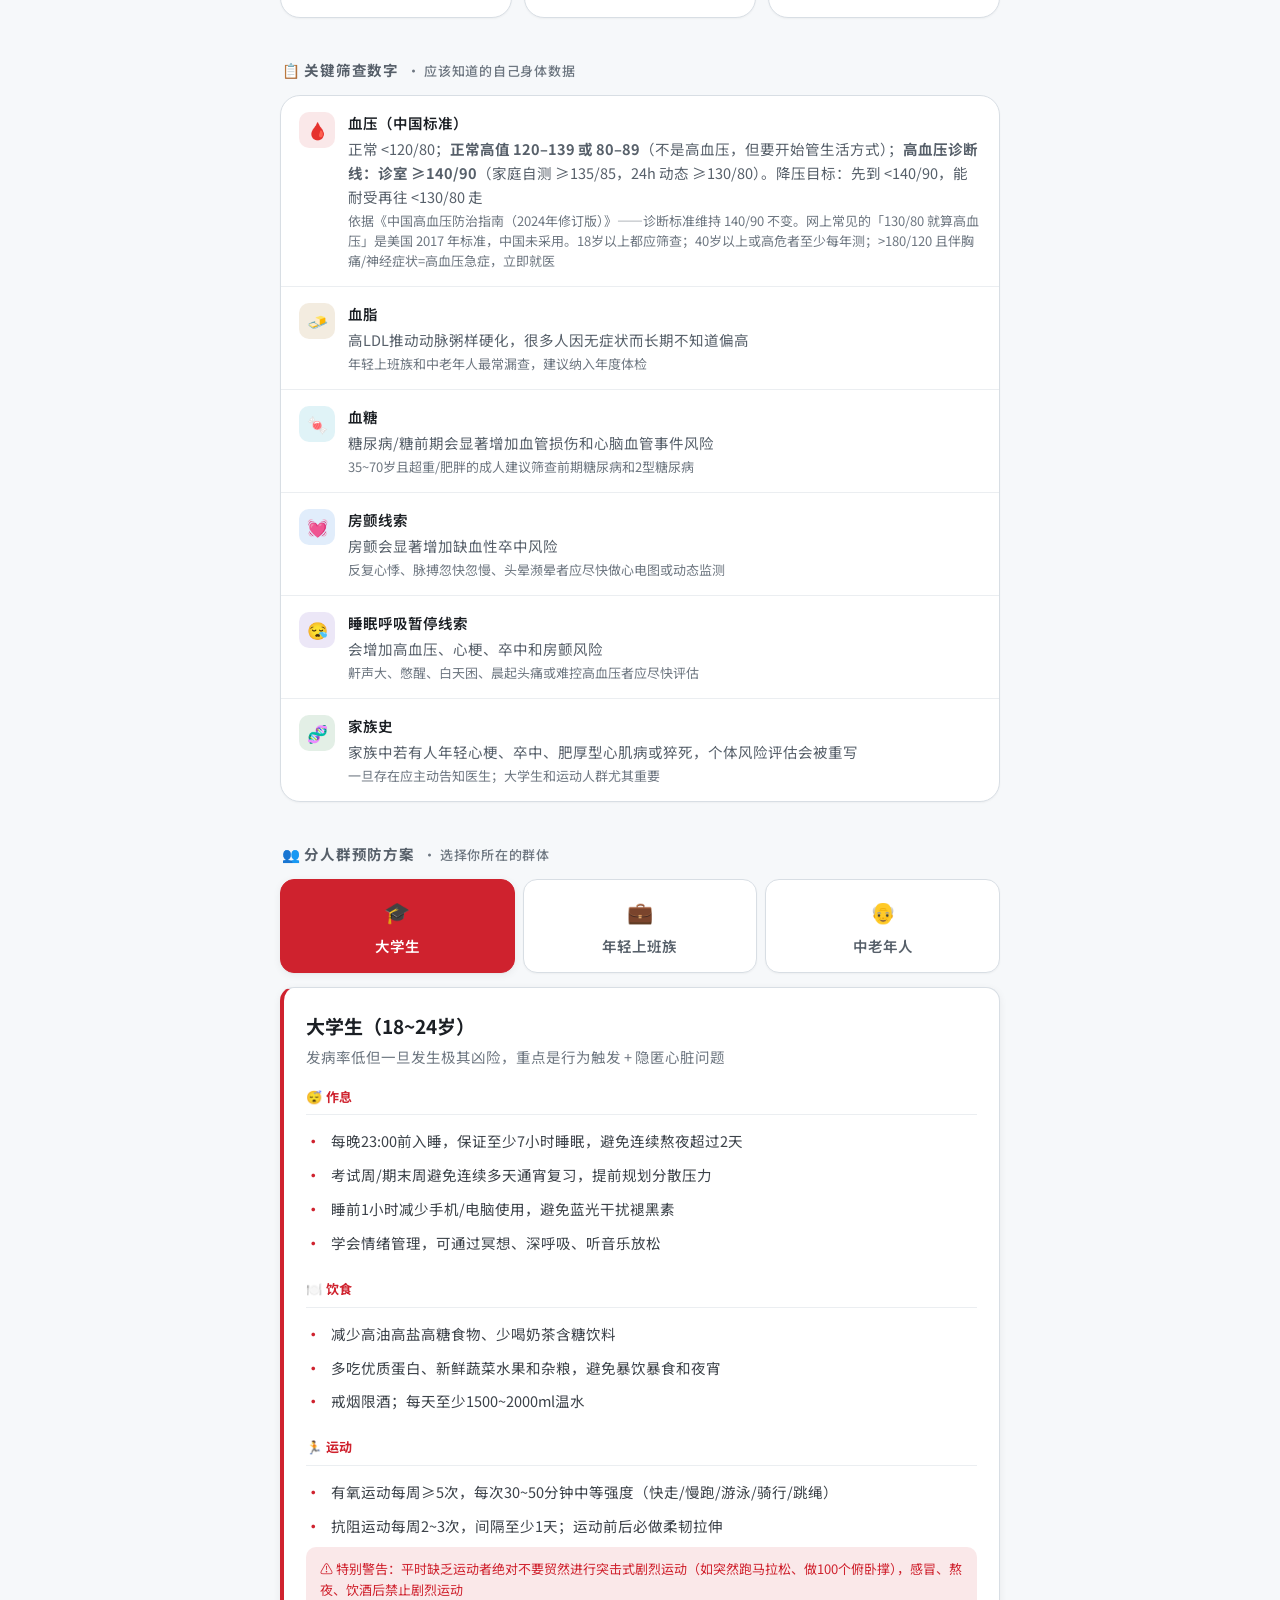
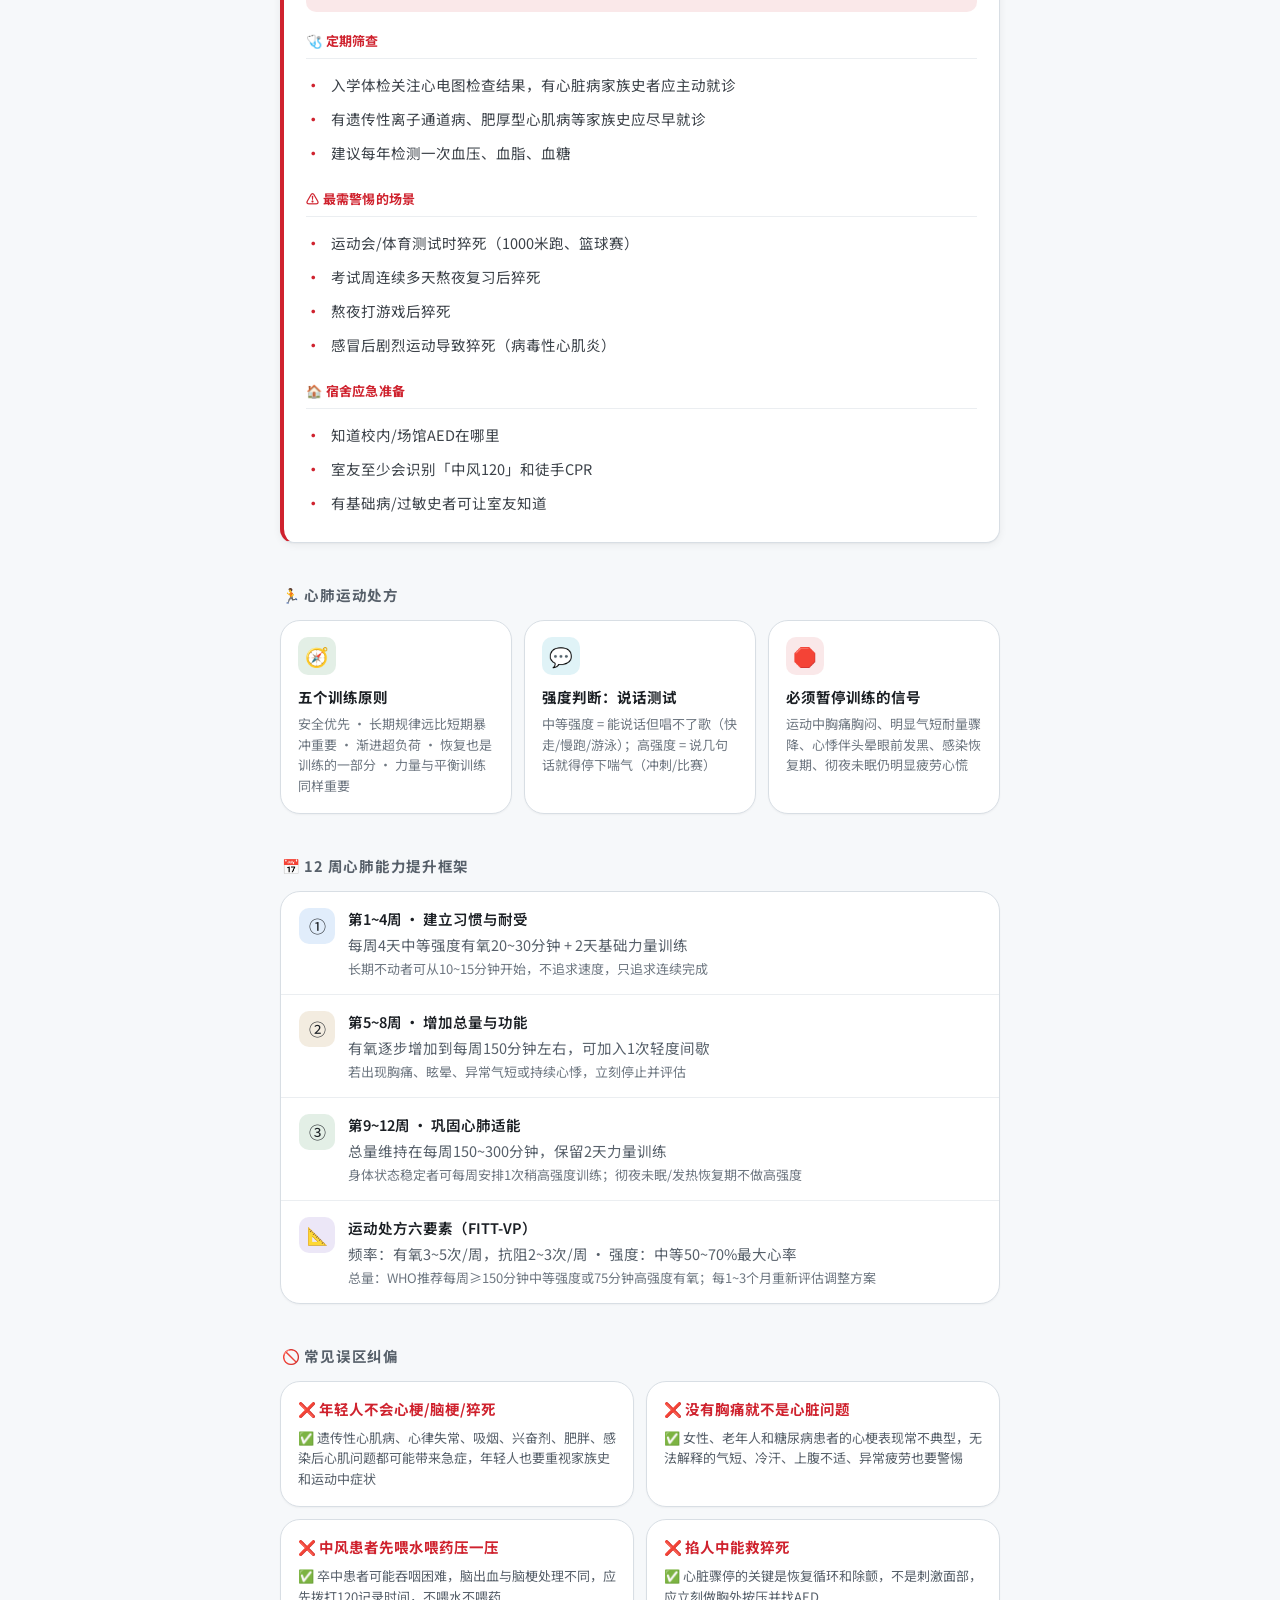
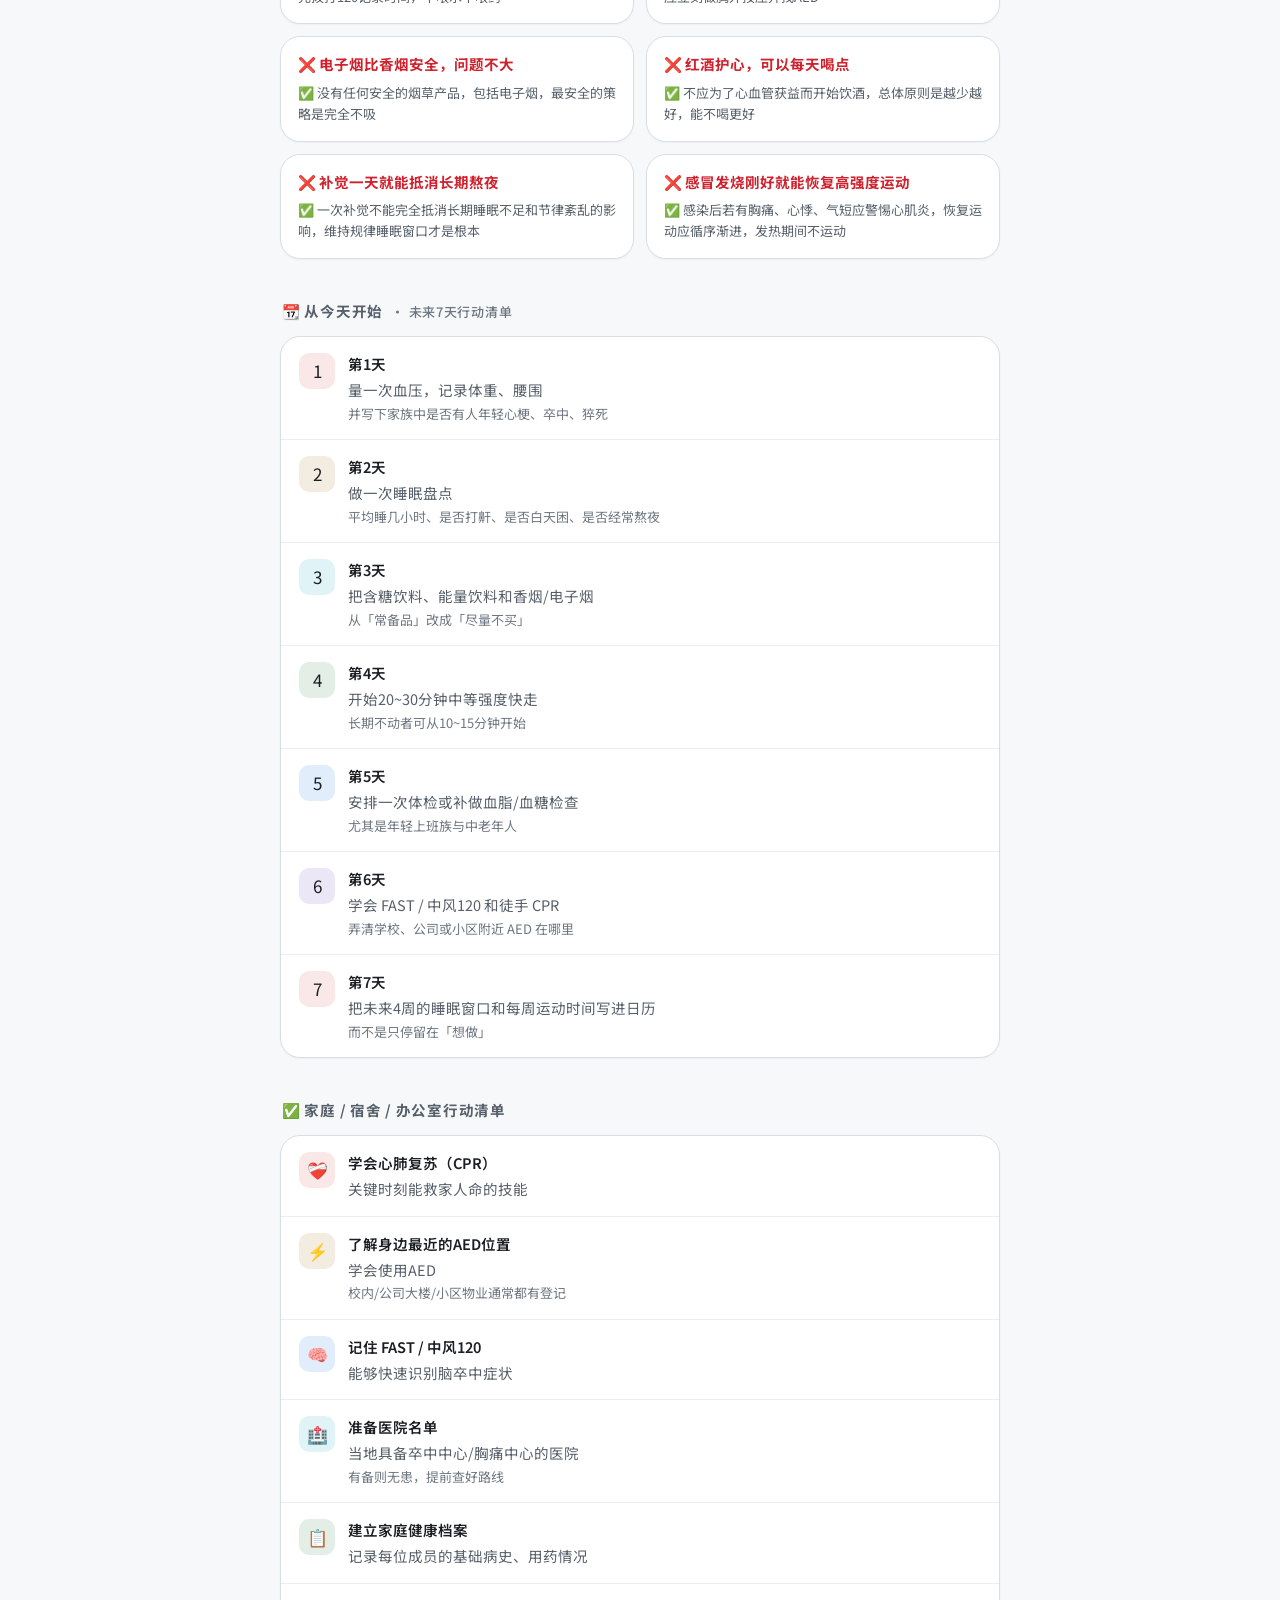
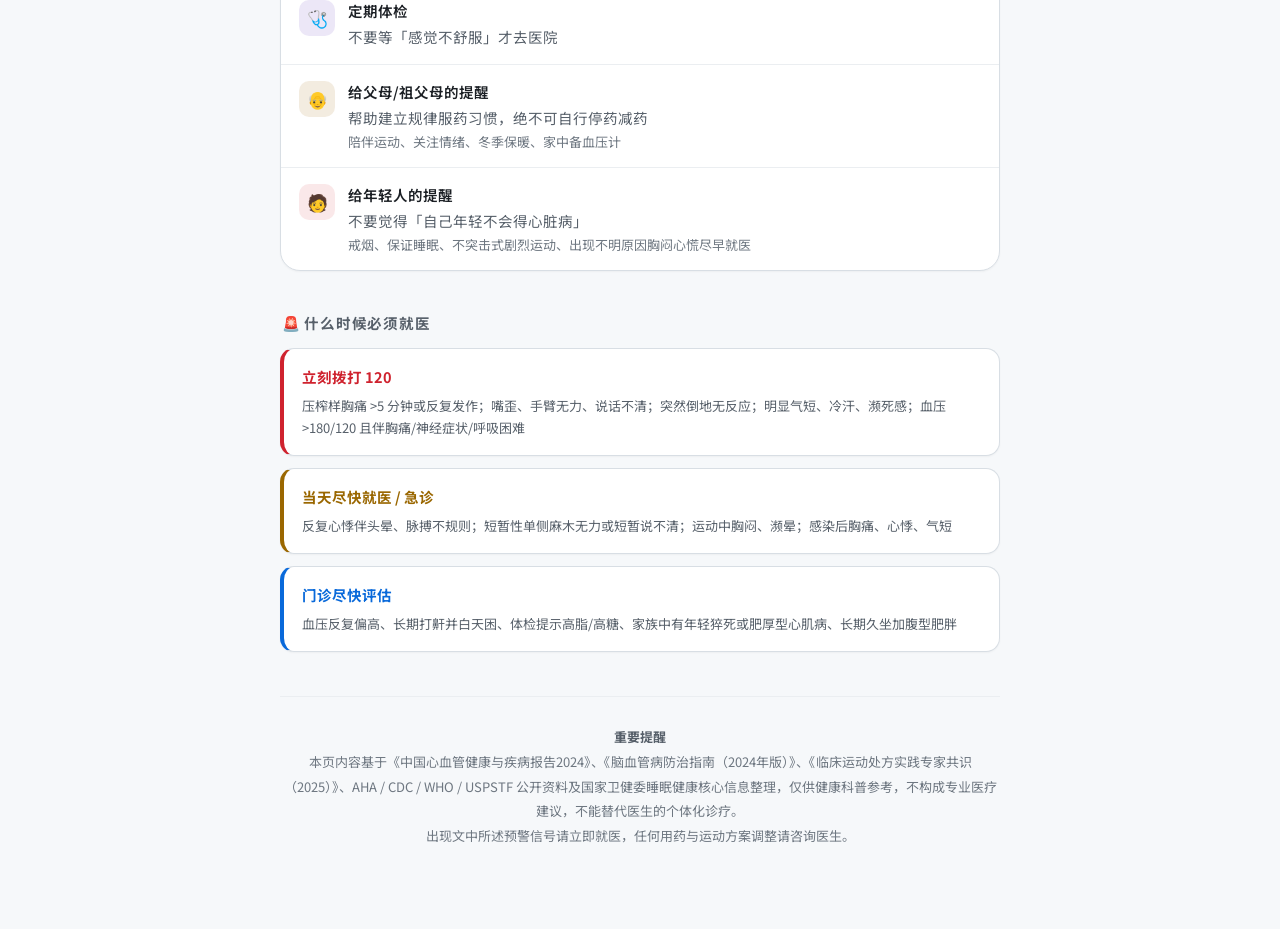
==== commit aa0cdb88: "按核查报告整改全部 16 条数据问题 高危 4 条： - 卒中时间窗：补上「经影像/AI筛选可延至24小时、取栓窗24小时(Ⅰ类A级)」，   并明确「不论发病多久都要立刻打120」——原表述会让人误" ====
--- a/cardio.html
+++ b/cardio.html
@@ -79,6 +79,7 @@
   background: var(--red-soft); color: var(--red); font-weight: 700; font-size: 12px;
   display: flex; align-items: center; justify-content: center; margin-top: 1px;
 }
+.ruleitem .rt { flex: 1; min-width: 0; }
 .ruleitem strong { color: var(--text-1); }
 
 /* FAST GRID */
@@ -321,11 +322,11 @@
   <div class="rulecard fadeup" style="animation-delay:.10s">
     <div class="rulecard-h">立即拨打 120，不要犹豫、不要自行处理</div>
     <div class="rulelist">
-      <div class="ruleitem"><span class="num">1</span><strong>疑似心梗：</strong>立即停止活动，坐下或半卧位休息，拨打120；若不确定是否对阿司匹林过敏、无消化道出血史，可嚼服阿司匹林162~325mg；平时有医生开具的硝酸甘油可按医嘱含服，但不要借用别人的药；不要继续走动、开车或硬扛</div>
-      <div class="ruleitem"><span class="num">2</span><strong>疑似脑梗/卒中：</strong>立刻拨打120并记录发病时间，不要喂水喂药；若患者呕吐或意识不清但仍有呼吸，让其侧卧、头偏向一侧，保持气道通畅、清除口腔异物防止误吸，不要等症状"自己缓解"</div>
-      <div class="ruleitem"><span class="num">3</span><strong>突然倒地无反应：</strong>不呼吸或只有喘气样呼吸，立即呼救 + 胸外按压 + 找 AED，不要等"再看看"</div>
-      <div class="ruleitem"><span class="num">4</span><strong>黄金时间：</strong>心肺复苏黄金 4 分钟；脑卒中静脉溶栓黄金 4.5 小时——每延误 1 分钟，抢救成功率和预后都在下降</div>
-      <div class="ruleitem"><span class="num">5</span><strong>绝对别做：</strong>掐人中、硬灌水喂药、拍打患者、找硬币刮痧放血、自己开车硬扛去医院</div>
+      <div class="ruleitem"><span class="num">1</span><div class="rt"><strong>疑似心梗：</strong>立即停止活动，坐下或半卧位休息，拨打120；在确认无阿司匹林过敏、无活动性消化道出血的前提下，可<strong>嚼服阿司匹林 300mg</strong>（中国指南推荐量；国际指南区间为 162~325mg）。<strong>⚠️ 家里常备的多是 100mg 肠溶片 → 取 3 片嚼碎后服下</strong>：肠溶片平时确实不能掰开嚼，但急性心梗是例外——整片吞下去在胃里不溶解、起效极慢，必须嚼碎才能快速起效。平时有医生开具的硝酸甘油可按医嘱含服，但不要借用别人的药；不要继续走动、开车或硬扛</div></div>
+      <div class="ruleitem"><span class="num">2</span><div class="rt"><strong>疑似脑梗/卒中：</strong>立刻拨打120并记录发病时间，不要喂水喂药；若患者呕吐或意识不清但仍有呼吸，让其侧卧、头偏向一侧，保持气道通畅、清除口腔异物防止误吸，不要等症状"自己缓解"</div></div>
+      <div class="ruleitem"><span class="num">3</span><div class="rt"><strong>突然倒地无反应：</strong>不呼吸或只有喘气样呼吸，立即呼救 + 胸外按压 + 找 AED，不要等"再看看"</div></div>
+      <div class="ruleitem"><span class="num">4</span><div class="rt"><strong>黄金时间：</strong>心肺复苏黄金 4 分钟；脑卒中静脉溶栓黄金 4.5 小时——每延误 1 分钟，抢救成功率和预后都在下降</div></div>
+      <div class="ruleitem"><span class="num">5</span><div class="rt"><strong>绝对别做：</strong>掐人中、硬灌水喂药、拍打患者、找硬币刮痧放血、自己开车硬扛去医院</div></div>
     </div>
   </div>
 
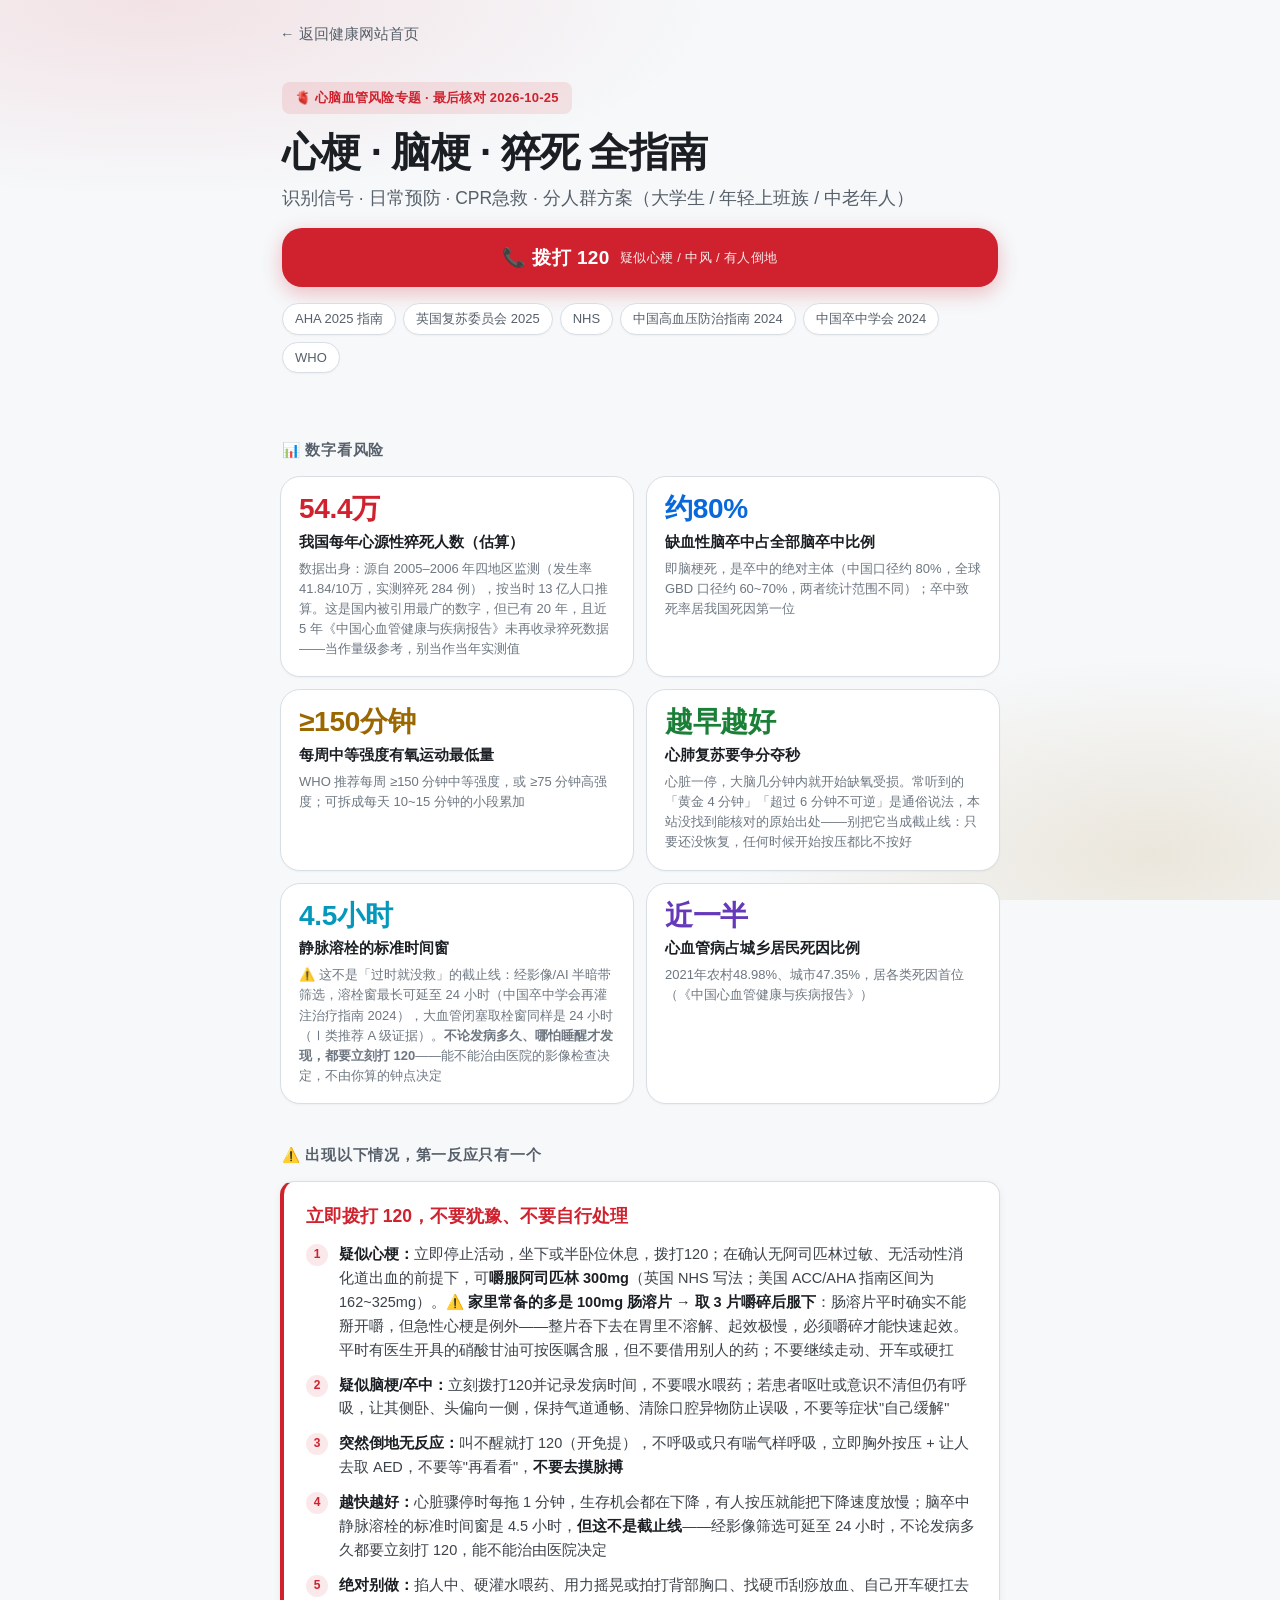
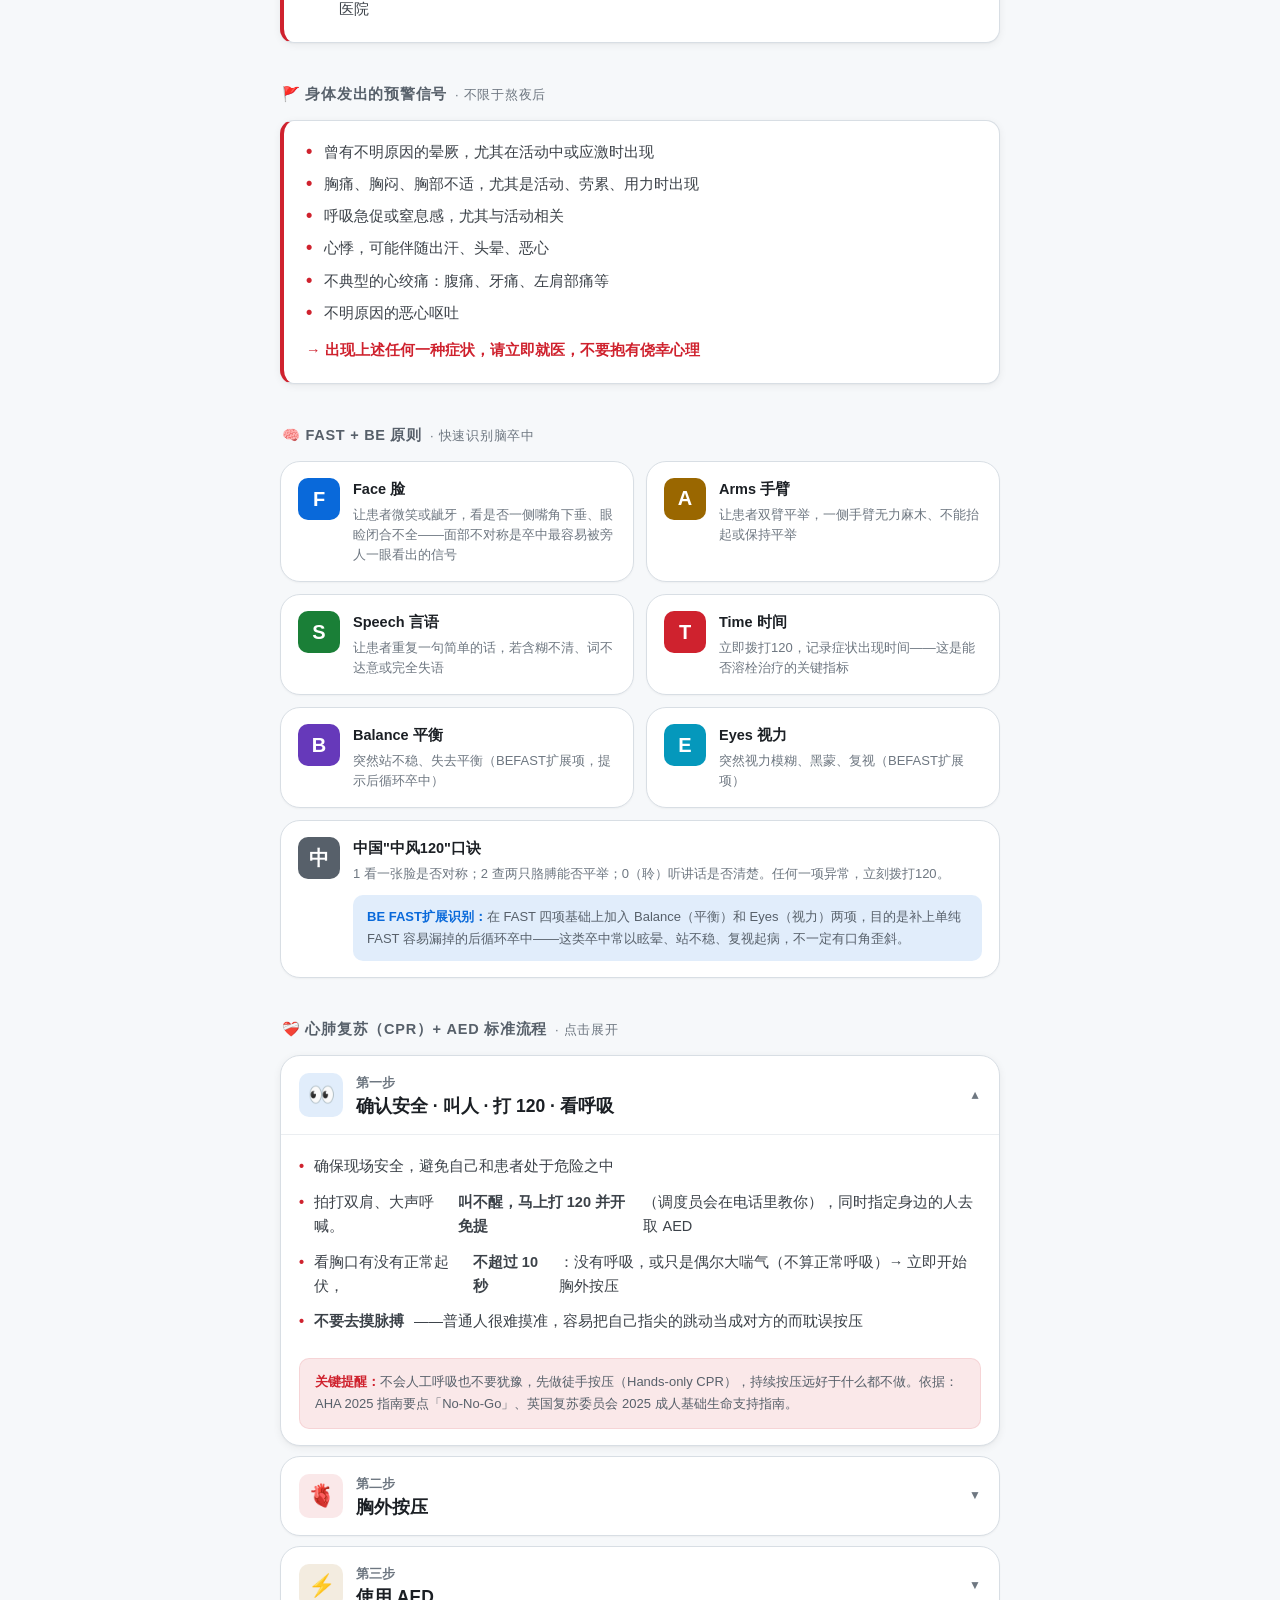
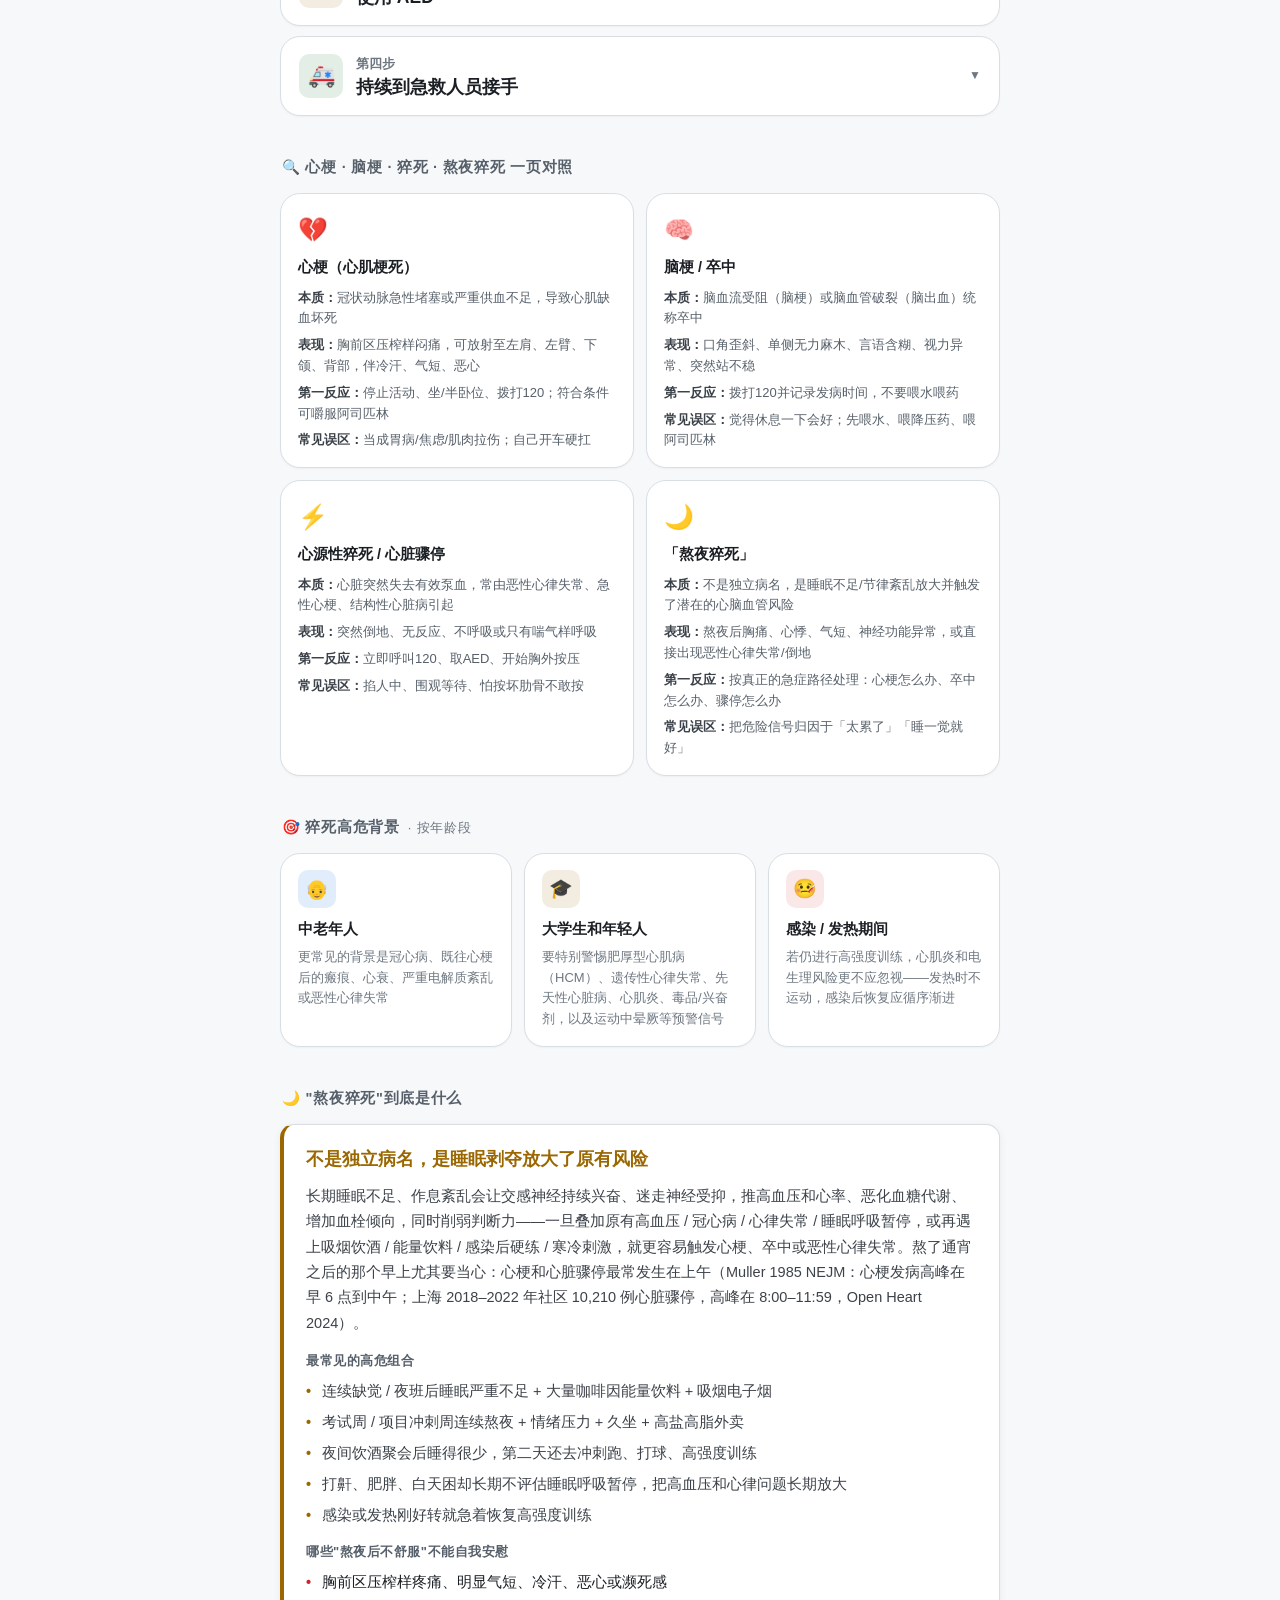
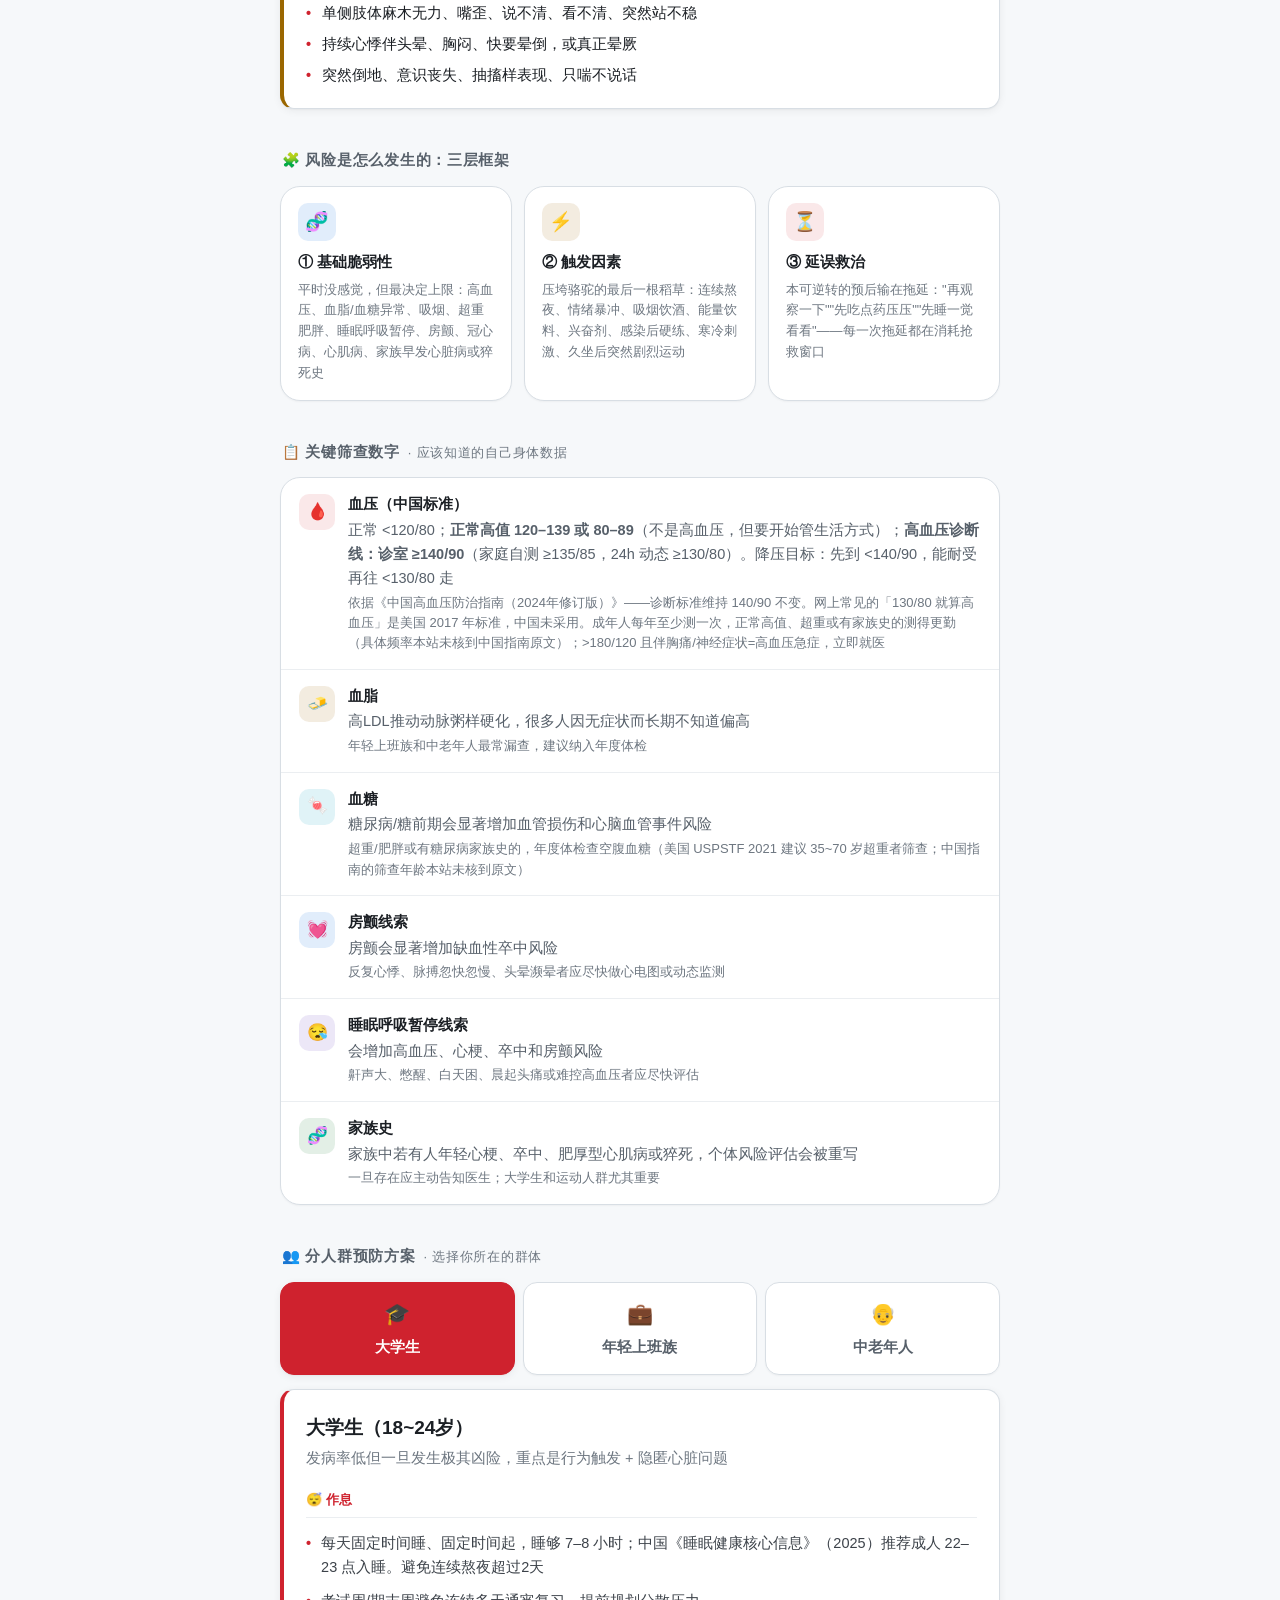
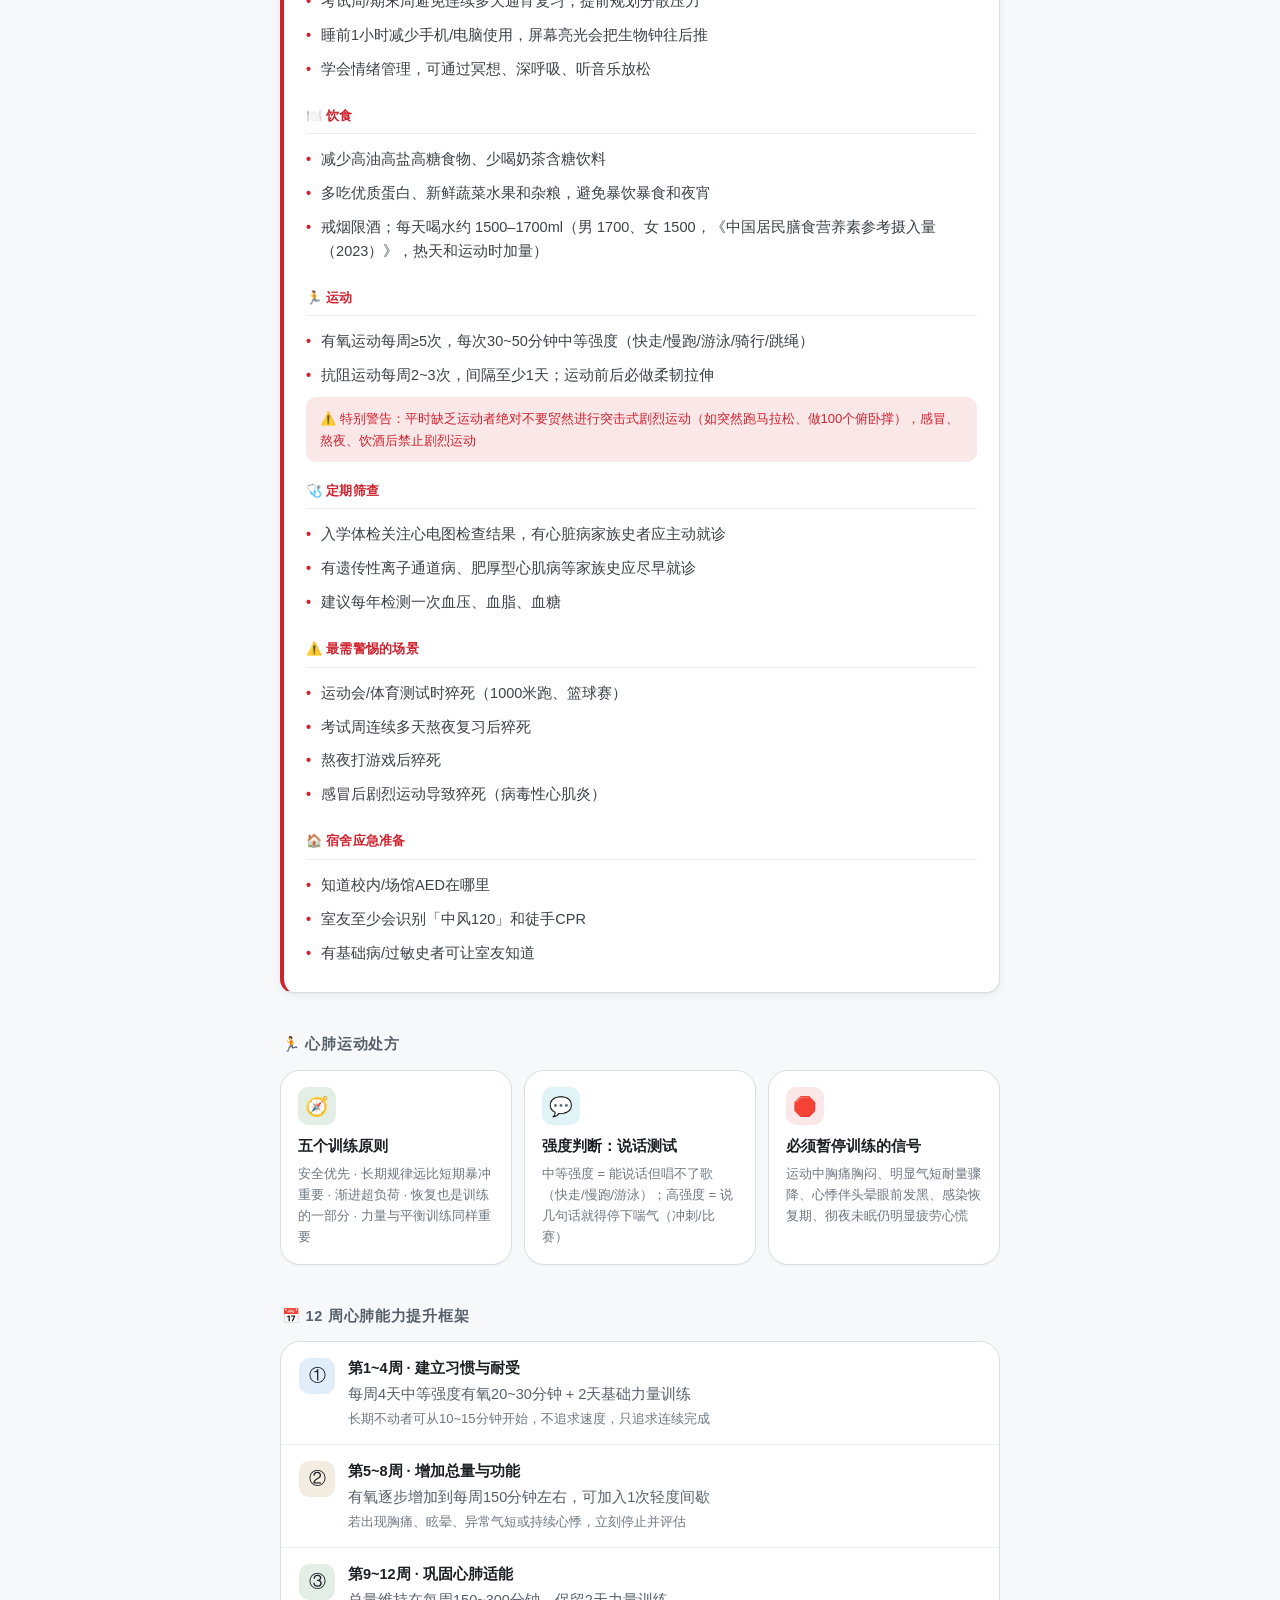
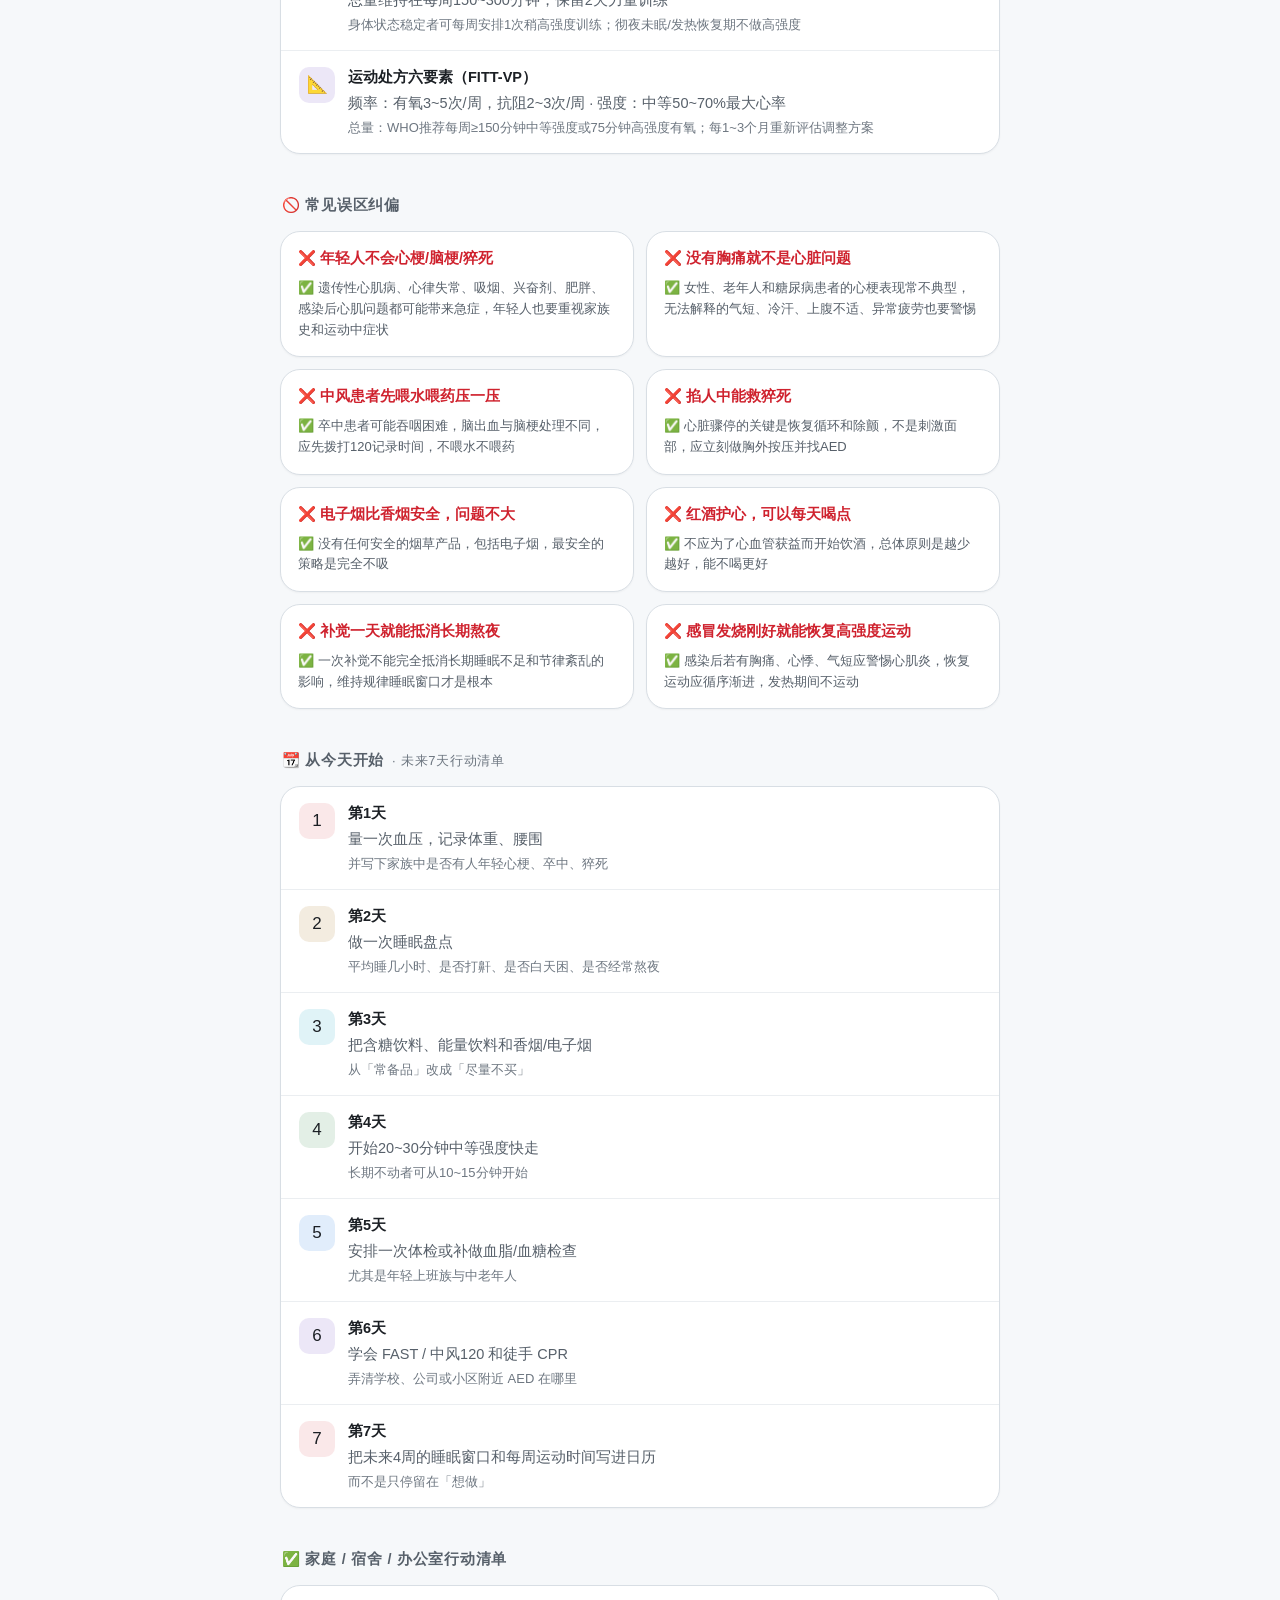
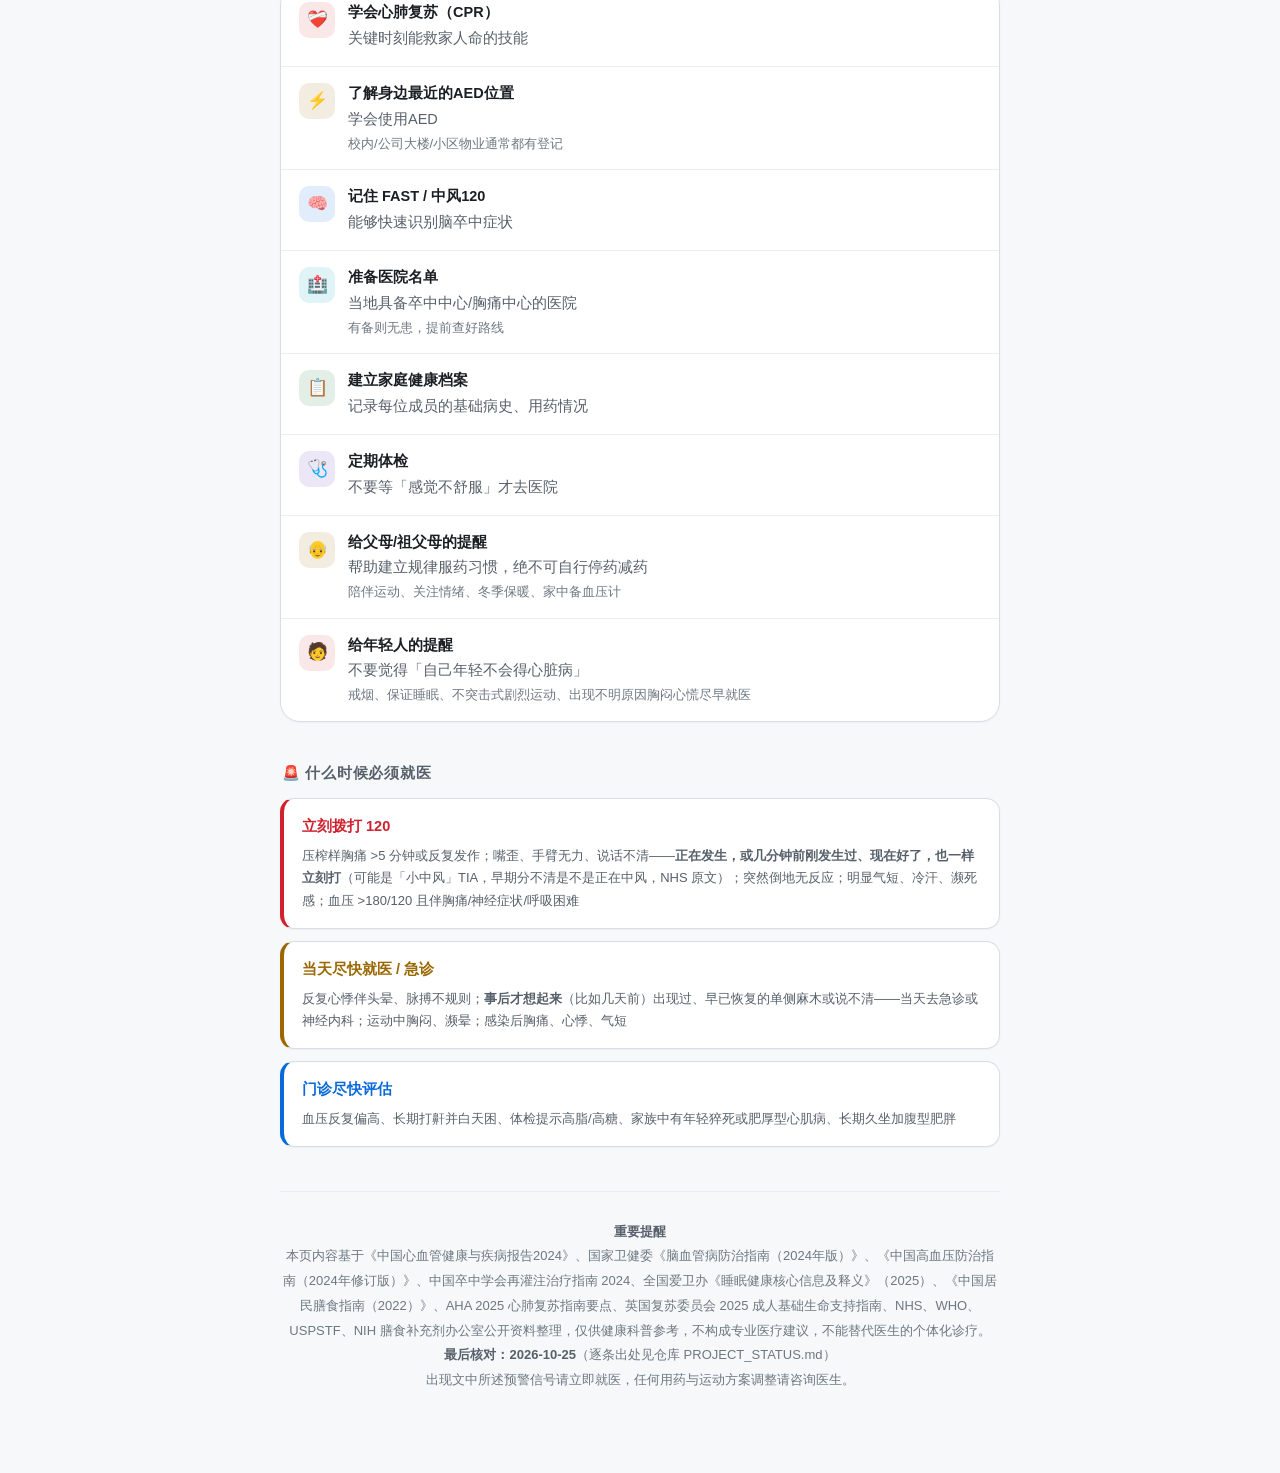
==== commit 9c6af1f6: "急救页按 10-24 审查修复：CPR 不摸脉搏且先打 120、TIA 立即打 120、规则卡 24 小时与拍打矛盾、食盐 5g、补钾警示、睡眠用中国 2025 值、清晨高峰、一键拨打 120、存储兜" ====
--- a/cardio.html
+++ b/cardio.html
@@ -3,10 +3,13 @@
 <head>
 <meta charset="UTF-8">
 <meta name="viewport" content="width=device-width, initial-scale=1.0, viewport-fit=cover">
+<meta name="apple-mobile-web-app-capable" content="yes">
+<meta name="mobile-web-app-capable" content="yes">
+<meta name="apple-mobile-web-app-status-bar-style" content="default">
 <meta name="theme-color" content="#f6f8fa" media="(prefers-color-scheme: light)">
 <meta name="theme-color" content="#0d1117" media="(prefers-color-scheme: dark)">
 <title>心梗 · 脑梗 · 猝死急救 · 健康网站</title>
-<link href="https://fonts.googleapis.com/css2?family=Noto+Sans+SC:wght@300;400;500;600;700;800&display=swap" rel="stylesheet">
+<link rel="apple-touch-icon" href="assets/icon-180.png">
 <link rel="stylesheet" href="assets/style.css">
 <style>
 :root {
@@ -50,6 +53,18 @@
   font-size: var(--text-xs); color: var(--text-3); font-weight: 500;
   box-shadow: var(--shadow-1);
 }
+
+/* 一键拨打 120：急救时最先要做的事，放在首屏、按 iPhone 拇指热区做大 */
+.callbtn {
+  display: flex; align-items: center; justify-content: center; gap: 10px;
+  margin-top: 16px; min-height: 56px; padding: 14px 18px;
+  background: #cf222e; color: #fff; text-decoration: none;
+  border-radius: var(--radius-lg); box-shadow: 0 6px 20px rgba(207,34,46,.28);
+  font-size: var(--text-lg); font-weight: 800; letter-spacing: .02em;
+  touch-action: manipulation; transition: transform .15s ease;
+}
+.callbtn:active { transform: scale(.97); }
+.callbtn small { font-size: var(--text-xs); font-weight: 500; opacity: .9; }
 
 /* STAT GRID */
 .statgrid { display: grid; grid-template-columns: 1fr 1fr; gap: 12px; }
@@ -240,6 +255,8 @@
 .ptab:active { transform: scale(.96); }
 .ptab .pico { display: block; font-size: 21px; margin-bottom: 5px; }
 .ptab.on { background: var(--accent); color: #fff; border-color: var(--accent); box-shadow: var(--shadow-2); }
+/* 深色下亮红底配白字只有 3.35:1，选中的选项卡用浅色主题的红（5.36:1） */
+@media (prefers-color-scheme: dark) { .ptab.on { background: #cf222e; border-color: #cf222e; } }
 
 .pcontent {
   background: var(--card); border: 1px solid var(--border); border-left: 4px solid var(--accent);
@@ -302,16 +319,17 @@
   <a class="backnav" href="index.html">← 返回健康网站首页</a>
 
   <header class="fadeup" style="animation-delay:.02s">
-    <div class="eyebrow">🫀 心脑血管风险专题 · 2026 权威证据版</div>
+    <div class="eyebrow">🫀 心脑血管风险专题 · 最后核对 2026-10-25</div>
     <h1>心梗 · 脑梗 · 猝死 全指南</h1>
     <p class="header-sub">识别信号 · 日常预防 · CPR急救 · 分人群方案（大学生 / 年轻上班族 / 中老年人）</p>
+    <a class="callbtn" href="tel:120">📞 拨打 120 <small>疑似心梗 / 中风 / 有人倒地</small></a>
     <div class="pills">
-      <span class="pill">国家心血管病中心</span>
+      <span class="pill">AHA 2025 指南</span>
+      <span class="pill">英国复苏委员会 2025</span>
+      <span class="pill">NHS</span>
+      <span class="pill">中国高血压防治指南 2024</span>
+      <span class="pill">中国卒中学会 2024</span>
       <span class="pill">WHO</span>
-      <span class="pill">AHA / ASA</span>
-      <span class="pill">CDC</span>
-      <span class="pill">国家卫健委</span>
-      <span class="pill">脑血管病防治指南 2024</span>
     </div>
   </header>
 
@@ -322,11 +340,11 @@
   <div class="rulecard fadeup" style="animation-delay:.10s">
     <div class="rulecard-h">立即拨打 120，不要犹豫、不要自行处理</div>
     <div class="rulelist">
-      <div class="ruleitem"><span class="num">1</span><div class="rt"><strong>疑似心梗：</strong>立即停止活动，坐下或半卧位休息，拨打120；在确认无阿司匹林过敏、无活动性消化道出血的前提下，可<strong>嚼服阿司匹林 300mg</strong>（中国指南推荐量；国际指南区间为 162~325mg）。<strong>⚠️ 家里常备的多是 100mg 肠溶片 → 取 3 片嚼碎后服下</strong>：肠溶片平时确实不能掰开嚼，但急性心梗是例外——整片吞下去在胃里不溶解、起效极慢，必须嚼碎才能快速起效。平时有医生开具的硝酸甘油可按医嘱含服，但不要借用别人的药；不要继续走动、开车或硬扛</div></div>
+      <div class="ruleitem"><span class="num">1</span><div class="rt"><strong>疑似心梗：</strong>立即停止活动，坐下或半卧位休息，拨打120；在确认无阿司匹林过敏、无活动性消化道出血的前提下，可<strong>嚼服阿司匹林 300mg</strong>（英国 NHS 写法；美国 ACC/AHA 指南区间为 162~325mg）。<strong>⚠️ 家里常备的多是 100mg 肠溶片 → 取 3 片嚼碎后服下</strong>：肠溶片平时确实不能掰开嚼，但急性心梗是例外——整片吞下去在胃里不溶解、起效极慢，必须嚼碎才能快速起效。平时有医生开具的硝酸甘油可按医嘱含服，但不要借用别人的药；不要继续走动、开车或硬扛</div></div>
       <div class="ruleitem"><span class="num">2</span><div class="rt"><strong>疑似脑梗/卒中：</strong>立刻拨打120并记录发病时间，不要喂水喂药；若患者呕吐或意识不清但仍有呼吸，让其侧卧、头偏向一侧，保持气道通畅、清除口腔异物防止误吸，不要等症状"自己缓解"</div></div>
-      <div class="ruleitem"><span class="num">3</span><div class="rt"><strong>突然倒地无反应：</strong>不呼吸或只有喘气样呼吸，立即呼救 + 胸外按压 + 找 AED，不要等"再看看"</div></div>
-      <div class="ruleitem"><span class="num">4</span><div class="rt"><strong>黄金时间：</strong>心肺复苏黄金 4 分钟；脑卒中静脉溶栓黄金 4.5 小时——每延误 1 分钟，抢救成功率和预后都在下降</div></div>
-      <div class="ruleitem"><span class="num">5</span><div class="rt"><strong>绝对别做：</strong>掐人中、硬灌水喂药、拍打患者、找硬币刮痧放血、自己开车硬扛去医院</div></div>
+      <div class="ruleitem"><span class="num">3</span><div class="rt"><strong>突然倒地无反应：</strong>叫不醒就打 120（开免提），不呼吸或只有喘气样呼吸，立即胸外按压 + 让人去取 AED，不要等"再看看"，<strong>不要去摸脉搏</strong></div></div>
+      <div class="ruleitem"><span class="num">4</span><div class="rt"><strong>越快越好：</strong>心脏骤停时每拖 1 分钟，生存机会都在下降，有人按压就能把下降速度放慢；脑卒中静脉溶栓的标准时间窗是 4.5 小时，<strong>但这不是截止线</strong>——经影像筛选可延至 24 小时，不论发病多久都要立刻打 120，能不能治由医院决定</div></div>
+      <div class="ruleitem"><span class="num">5</span><div class="rt"><strong>绝对别做：</strong>掐人中、硬灌水喂药、用力摇晃或拍打背部胸口、找硬币刮痧放血、自己开车硬扛去医院</div></div>
     </div>
   </div>
 
@@ -374,7 +392,7 @@
   <div class="slabel fadeup" style="animation-delay:.24s">🌙 "熬夜猝死"到底是什么</div>
   <div class="hlbox fadeup" style="animation-delay:.26s">
     <div class="hlbox-h">不是独立病名，是睡眠剥夺放大了原有风险</div>
-    <div class="hlbox-b">长期睡眠不足、作息紊乱会让交感神经持续兴奋、迷走神经受抑，推高血压和心率、恶化血糖代谢、增加血栓倾向，同时削弱判断力——一旦叠加原有高血压 / 冠心病 / 心律失常 / 睡眠呼吸暂停，或再遇上吸烟饮酒 / 能量饮料 / 感染后硬练 / 寒冷刺激，就更容易触发心梗、卒中或恶性心律失常。深夜凌晨是交感神经和迷走神经"交接班"的时刻，此时心血管事件风险显著升高。</div>
+    <div class="hlbox-b">长期睡眠不足、作息紊乱会让交感神经持续兴奋、迷走神经受抑，推高血压和心率、恶化血糖代谢、增加血栓倾向，同时削弱判断力——一旦叠加原有高血压 / 冠心病 / 心律失常 / 睡眠呼吸暂停，或再遇上吸烟饮酒 / 能量饮料 / 感染后硬练 / 寒冷刺激，就更容易触发心梗、卒中或恶性心律失常。熬了通宵之后的那个早上尤其要当心：心梗和心脏骤停最常发生在上午（Muller 1985 NEJM：心梗发病高峰在早 6 点到中午；上海 2018–2022 年社区 10,210 例心脏骤停，高峰在 8:00–11:59，Open Heart 2024）。</div>
     <div class="hlsub">最常见的高危组合</div>
     <div class="hllist">
       <div class="hlitem">连续缺觉 / 夜班后睡眠严重不足 + 大量咖啡因能量饮料 + 吸烟电子烟</div>
@@ -453,11 +471,11 @@
   <div class="urgstack fadeup" style="animation-delay:.60s">
     <div class="urgcard" style="--u-color:var(--red)">
       <div class="urg-h">立刻拨打 120</div>
-      <div class="urg-b">压榨样胸痛 &gt;5 分钟或反复发作；嘴歪、手臂无力、说话不清；突然倒地无反应；明显气短、冷汗、濒死感；血压 &gt;180/120 且伴胸痛/神经症状/呼吸困难</div>
+      <div class="urg-b">压榨样胸痛 &gt;5 分钟或反复发作；嘴歪、手臂无力、说话不清——<strong>正在发生，或几分钟前刚发生过、现在好了，也一样立刻打</strong>（可能是「小中风」TIA，早期分不清是不是正在中风，NHS 原文）；突然倒地无反应；明显气短、冷汗、濒死感；血压 &gt;180/120 且伴胸痛/神经症状/呼吸困难</div>
     </div>
     <div class="urgcard" style="--u-color:var(--orange)">
       <div class="urg-h">当天尽快就医 / 急诊</div>
-      <div class="urg-b">反复心悸伴头晕、脉搏不规则；短暂性单侧麻木无力或短暂说不清；运动中胸闷、濒晕；感染后胸痛、心悸、气短</div>
+      <div class="urg-b">反复心悸伴头晕、脉搏不规则；<strong>事后才想起来</strong>（比如几天前）出现过、早已恢复的单侧麻木或说不清——当天去急诊或神经内科；运动中胸闷、濒晕；感染后胸痛、心悸、气短</div>
     </div>
     <div class="urgcard" style="--u-color:var(--blue)">
       <div class="urg-h">门诊尽快评估</div>
@@ -467,7 +485,8 @@
 
   <footer class="fadeup" style="animation-delay:.62s">
     <strong>重要提醒</strong><br>
-    本页内容基于《中国心血管健康与疾病报告2024》、《脑血管病防治指南（2024年版）》、《临床运动处方实践专家共识（2025）》、AHA / CDC / WHO / USPSTF 公开资料及国家卫健委睡眠健康核心信息整理，仅供健康科普参考，不构成专业医疗建议，不能替代医生的个体化诊疗。<br>
+    本页内容基于《中国心血管健康与疾病报告2024》、国家卫健委《脑血管病防治指南（2024年版）》、《中国高血压防治指南（2024年修订版）》、中国卒中学会再灌注治疗指南 2024、全国爱卫办《睡眠健康核心信息及释义》（2025）、《中国居民膳食指南（2022）》、AHA 2025 心肺复苏指南要点、英国复苏委员会 2025 成人基础生命支持指南、NHS、WHO、USPSTF、NIH 膳食补充剂办公室公开资料整理，仅供健康科普参考，不构成专业医疗建议，不能替代医生的个体化诊疗。<br>
+    <strong>最后核对：2026-10-25</strong>（逐条出处见仓库 PROJECT_STATUS.md）<br>
     出现文中所述预警信号请立即就医，任何用药与运动方案调整请咨询医生。
   </footer>
 
